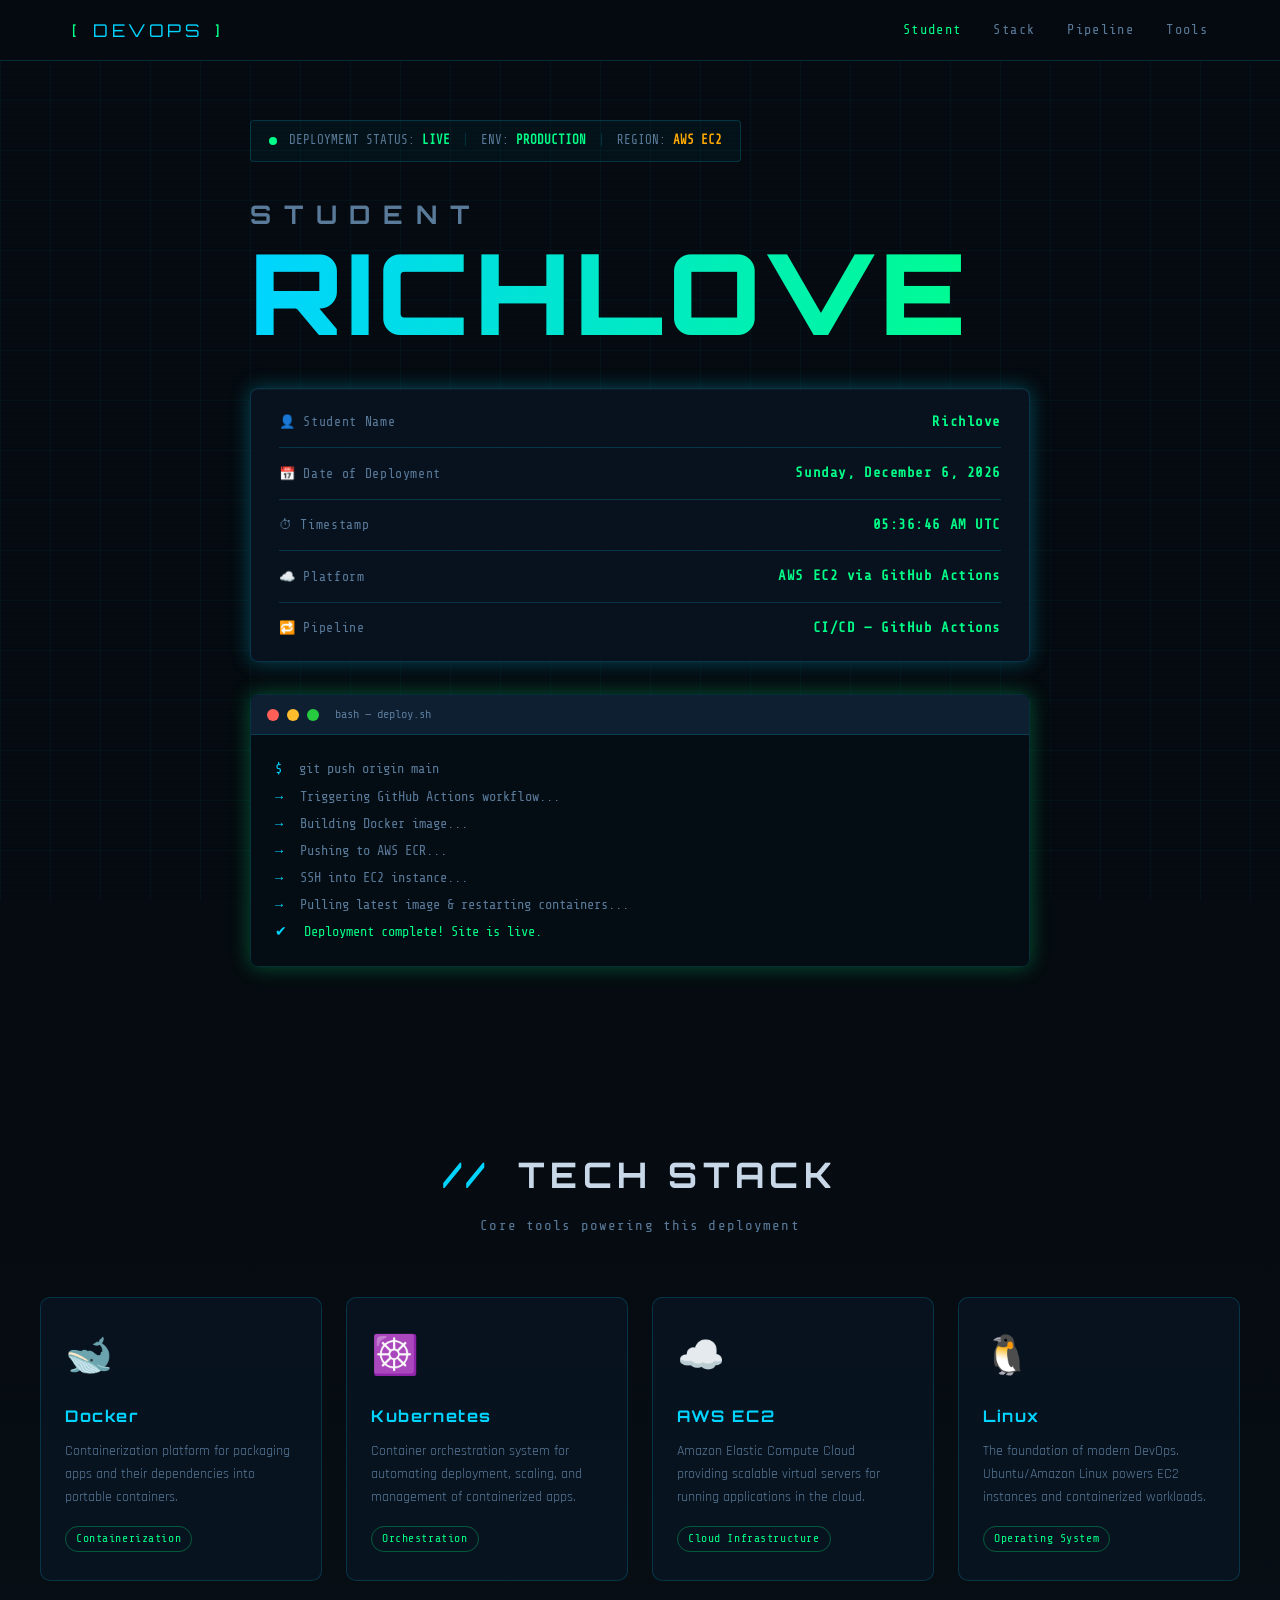
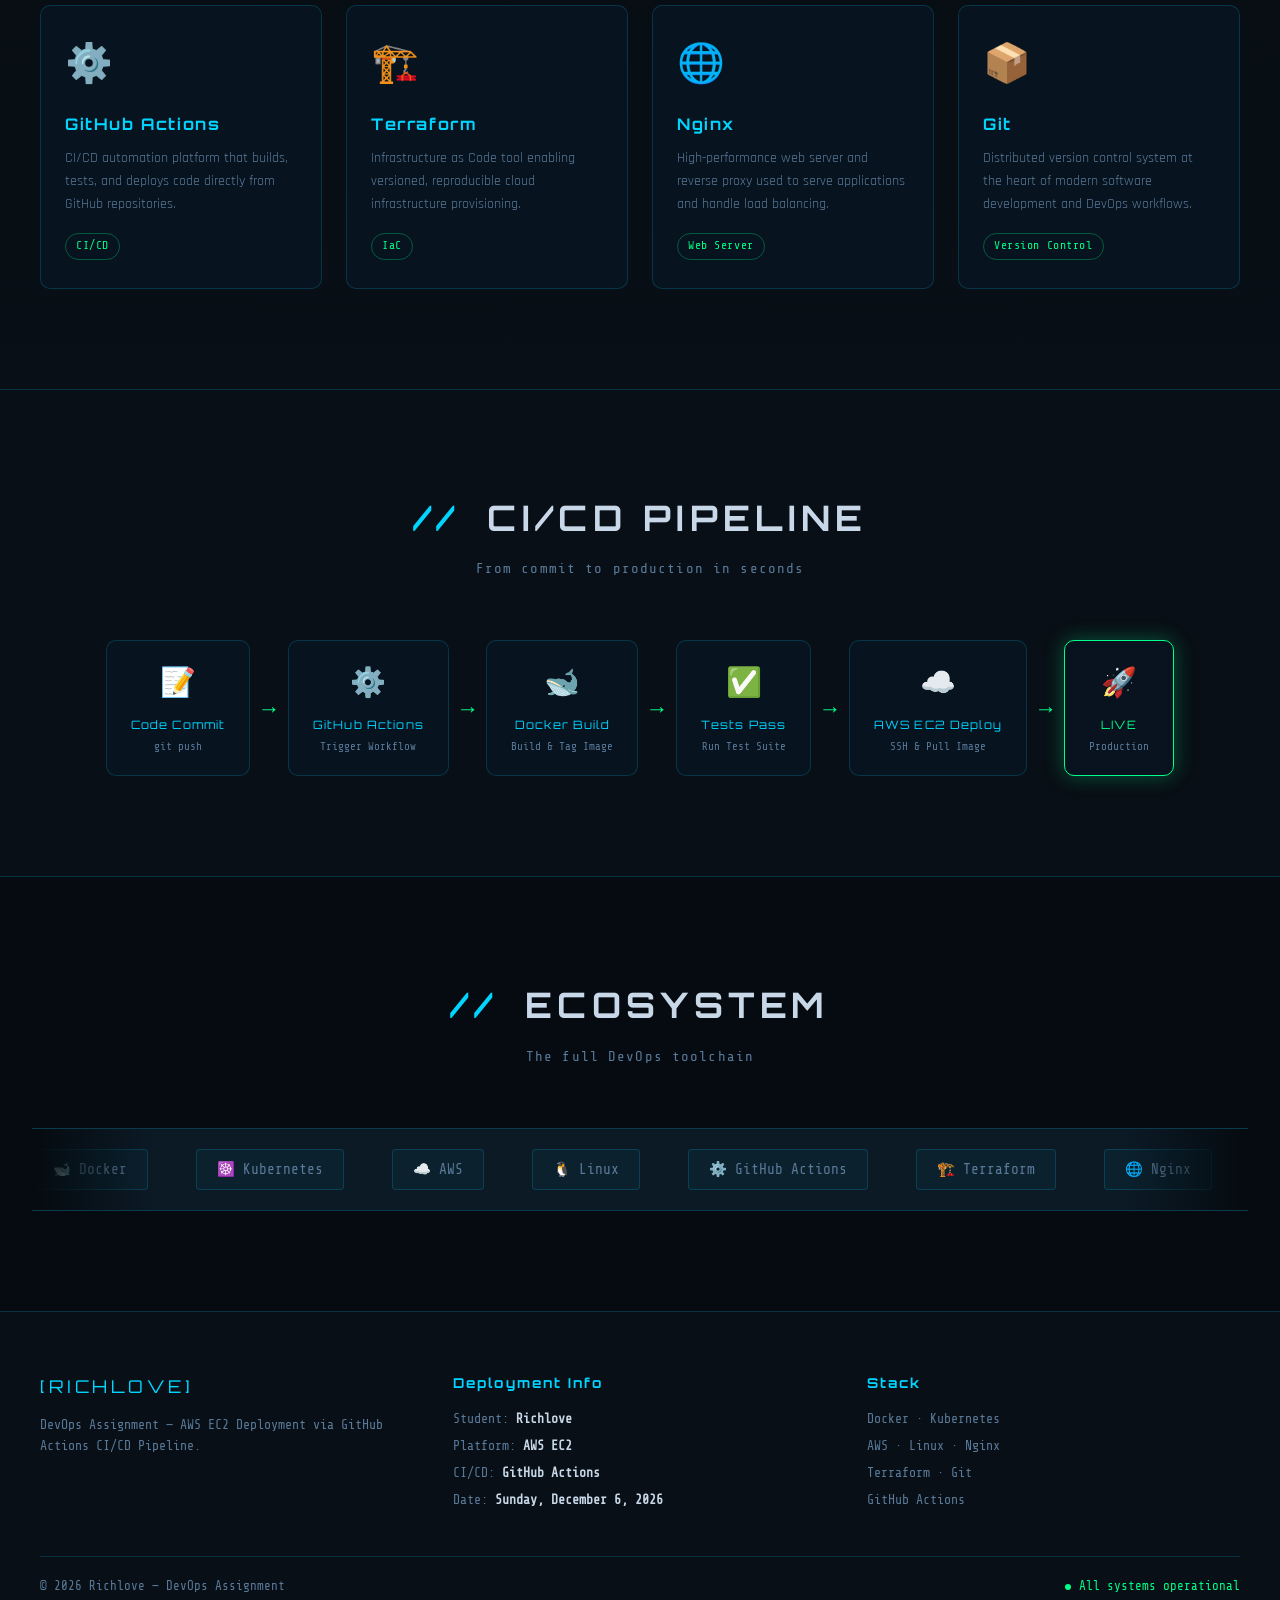
==== index.html @ 47800d48 "Richy EC2 Deploy" ====
<!DOCTYPE html>
<html lang="en">
<head>
  <meta charset="UTF-8" />
  <meta name="viewport" content="width=device-width, initial-scale=1.0"/>
  <title>Richlove | DevOps Deployment</title>
  <link rel="stylesheet" href="style.css" />
  <link href="https://fonts.googleapis.com/css2?family=Share+Tech+Mono&family=Rajdhani:wght@400;600;700&family=Orbitron:wght@700;900&display=swap" rel="stylesheet"/>
</head>
<body>

  <!-- Animated grid background -->
  <div class="grid-bg"></div>
  <div class="scanline"></div>

  <!-- Particles -->
  <div class="particles" id="particles"></div>

  <!-- Header -->
  <header class="header">
    <div class="header-inner">
      <div class="logo-mark">
        <span class="logo-bracket">[</span>
        <span class="logo-text">DEVOPS</span>
        <span class="logo-bracket">]</span>
      </div>
      <nav class="nav">
        <a href="#student">Student</a>
        <a href="#stack">Stack</a>
        <a href="#pipeline">Pipeline</a>
        <a href="#tools">Tools</a>
      </nav>
    </div>
  </header>

  <!-- Hero Section -->
  <section class="hero" id="student">
    <div class="hero-content">
      <div class="status-bar">
        <span class="status-dot"></span>
        <span>DEPLOYMENT STATUS: <strong class="green">LIVE</strong></span>
        <span class="sep">|</span>
        <span>ENV: <strong class="green">PRODUCTION</strong></span>
        <span class="sep">|</span>
        <span>REGION: <strong class="amber">AWS EC2</strong></span>
      </div>

      <h1 class="hero-title">
        <span class="line1">STUDENT</span>
        <span class="line2">RICHLOVE</span>
      </h1>

      <div class="deploy-card">
        <div class="deploy-card-inner">
          <div class="deploy-row">
            <span class="label">👤 Student Name</span>
            <span class="value">Richlove</span>
          </div>
          <div class="divider"></div>
          <div class="deploy-row">
            <span class="label">📅 Date of Deployment</span>
            <span class="value" id="deploy-date">Loading...</span>
          </div>
          <div class="divider"></div>
          <div class="deploy-row">
            <span class="label">⏱ Timestamp</span>
            <span class="value" id="deploy-time">Loading...</span>
          </div>
          <div class="divider"></div>
          <div class="deploy-row">
            <span class="label">☁️ Platform</span>
            <span class="value">AWS EC2 via GitHub Actions</span>
          </div>
          <div class="divider"></div>
          <div class="deploy-row">
            <span class="label">🔁 Pipeline</span>
            <span class="value">CI/CD — GitHub Actions</span>
          </div>
        </div>
      </div>

      <div class="terminal-block">
        <div class="terminal-bar">
          <span class="t-dot red"></span><span class="t-dot yellow"></span><span class="t-dot green"></span>
          <span class="t-title">bash — deploy.sh</span>
        </div>
        <div class="terminal-body" id="terminal-output">
          <div class="t-line"><span class="prompt">$</span> git push origin main</div>
          <div class="t-line typed"><span class="prompt">→</span> Triggering GitHub Actions workflow...</div>
          <div class="t-line typed delay1"><span class="prompt">→</span> Building Docker image...</div>
          <div class="t-line typed delay2"><span class="prompt">→</span> Pushing to AWS ECR...</div>
          <div class="t-line typed delay3"><span class="prompt">→</span> SSH into EC2 instance...</div>
          <div class="t-line typed delay4"><span class="prompt">→</span> Pulling latest image & restarting containers...</div>
          <div class="t-line typed delay5 success"><span class="prompt">✔</span> Deployment complete! Site is live.</div>
        </div>
      </div>
    </div>
  </section>

  <!-- Tech Stack -->
  <section class="stack-section" id="stack">
    <div class="section-header">
      <h2><span class="bracket">//</span> TECH STACK</h2>
      <p>Core tools powering this deployment</p>
    </div>
    <div class="tools-grid">

      <div class="tool-card">
        <div class="tool-icon">
          <img src="images/docker.svg" alt="Docker" onerror="this.style.display='none';this.nextElementSibling.style.display='flex'"/>
          <div class="icon-fallback" style="display:none">🐋</div>
        </div>
        <h3>Docker</h3>
        <p>Containerization platform for packaging apps and their dependencies into portable containers.</p>
        <div class="tag">Containerization</div>
      </div>

      <div class="tool-card">
        <div class="tool-icon">
          <img src="images/kubernetes.svg" alt="Kubernetes" onerror="this.style.display='none';this.nextElementSibling.style.display='flex'"/>
          <div class="icon-fallback" style="display:none">☸️</div>
        </div>
        <h3>Kubernetes</h3>
        <p>Container orchestration system for automating deployment, scaling, and management of containerized apps.</p>
        <div class="tag">Orchestration</div>
      </div>

      <div class="tool-card">
        <div class="tool-icon">
          <img src="images/aws.svg" alt="AWS" onerror="this.style.display='none';this.nextElementSibling.style.display='flex'"/>
          <div class="icon-fallback" style="display:none">☁️</div>
        </div>
        <h3>AWS EC2</h3>
        <p>Amazon Elastic Compute Cloud providing scalable virtual servers for running applications in the cloud.</p>
        <div class="tag">Cloud Infrastructure</div>
      </div>

      <div class="tool-card">
        <div class="tool-icon">
          <img src="images/linux.svg" alt="Linux" onerror="this.style.display='none';this.nextElementSibling.style.display='flex'"/>
          <div class="icon-fallback" style="display:none">🐧</div>
        </div>
        <h3>Linux</h3>
        <p>The foundation of modern DevOps. Ubuntu/Amazon Linux powers EC2 instances and containerized workloads.</p>
        <div class="tag">Operating System</div>
      </div>

      <div class="tool-card">
        <div class="tool-icon">
          <img src="images/github-actions.svg" alt="GitHub Actions" onerror="this.style.display='none';this.nextElementSibling.style.display='flex'"/>
          <div class="icon-fallback" style="display:none">⚙️</div>
        </div>
        <h3>GitHub Actions</h3>
        <p>CI/CD automation platform that builds, tests, and deploys code directly from GitHub repositories.</p>
        <div class="tag">CI/CD</div>
      </div>

      <div class="tool-card">
        <div class="tool-icon">
          <img src="images/terraform.svg" alt="Terraform" onerror="this.style.display='none';this.nextElementSibling.style.display='flex'"/>
          <div class="icon-fallback" style="display:none">🏗️</div>
        </div>
        <h3>Terraform</h3>
        <p>Infrastructure as Code tool enabling versioned, reproducible cloud infrastructure provisioning.</p>
        <div class="tag">IaC</div>
      </div>

      <div class="tool-card">
        <div class="tool-icon">
          <img src="images/nginx.svg" alt="Nginx" onerror="this.style.display='none';this.nextElementSibling.style.display='flex'"/>
          <div class="icon-fallback" style="display:none">🌐</div>
        </div>
        <h3>Nginx</h3>
        <p>High-performance web server and reverse proxy used to serve applications and handle load balancing.</p>
        <div class="tag">Web Server</div>
      </div>

      <div class="tool-card">
        <div class="tool-icon">
          <img src="images/git.svg" alt="Git" onerror="this.style.display='none';this.nextElementSibling.style.display='flex'"/>
          <div class="icon-fallback" style="display:none">📦</div>
        </div>
        <h3>Git</h3>
        <p>Distributed version control system at the heart of modern software development and DevOps workflows.</p>
        <div class="tag">Version Control</div>
      </div>

    </div>
  </section>

  <!-- Pipeline Section -->
  <section class="pipeline-section" id="pipeline">
    <div class="section-header">
      <h2><span class="bracket">//</span> CI/CD PIPELINE</h2>
      <p>From commit to production in seconds</p>
    </div>
    <div class="pipeline">
      <div class="pipe-step">
        <div class="pipe-icon">📝</div>
        <div class="pipe-label">Code Commit</div>
        <div class="pipe-sub">git push</div>
      </div>
      <div class="pipe-arrow">→</div>
      <div class="pipe-step">
        <div class="pipe-icon">⚙️</div>
        <div class="pipe-label">GitHub Actions</div>
        <div class="pipe-sub">Trigger Workflow</div>
      </div>
      <div class="pipe-arrow">→</div>
      <div class="pipe-step">
        <div class="pipe-icon">🐋</div>
        <div class="pipe-label">Docker Build</div>
        <div class="pipe-sub">Build & Tag Image</div>
      </div>
      <div class="pipe-arrow">→</div>
      <div class="pipe-step">
        <div class="pipe-icon">✅</div>
        <div class="pipe-label">Tests Pass</div>
        <div class="pipe-sub">Run Test Suite</div>
      </div>
      <div class="pipe-arrow">→</div>
      <div class="pipe-step">
        <div class="pipe-icon">☁️</div>
        <div class="pipe-label">AWS EC2 Deploy</div>
        <div class="pipe-sub">SSH & Pull Image</div>
      </div>
      <div class="pipe-arrow">→</div>
      <div class="pipe-step active">
        <div class="pipe-icon">🚀</div>
        <div class="pipe-label">LIVE</div>
        <div class="pipe-sub">Production</div>
      </div>
    </div>
  </section>

  <!-- Tools Logos Section -->
  <section class="logos-section" id="tools">
    <div class="section-header">
      <h2><span class="bracket">//</span> ECOSYSTEM</h2>
      <p>The full DevOps toolchain</p>
    </div>
    <div class="logos-ticker">
      <div class="logos-track">
        <div class="logo-item">🐋 Docker</div>
        <div class="logo-item">☸️ Kubernetes</div>
        <div class="logo-item">☁️ AWS</div>
        <div class="logo-item">🐧 Linux</div>
        <div class="logo-item">⚙️ GitHub Actions</div>
        <div class="logo-item">🏗️ Terraform</div>
        <div class="logo-item">🌐 Nginx</div>
        <div class="logo-item">📦 Git</div>
        <div class="logo-item">🔍 Prometheus</div>
        <div class="logo-item">📊 Grafana</div>
        <div class="logo-item">🔐 Vault</div>
        <div class="logo-item">🐙 Helm</div>
        <!-- Repeat for seamless scroll -->
        <div class="logo-item">🐋 Docker</div>
        <div class="logo-item">☸️ Kubernetes</div>
        <div class="logo-item">☁️ AWS</div>
        <div class="logo-item">🐧 Linux</div>
        <div class="logo-item">⚙️ GitHub Actions</div>
        <div class="logo-item">🏗️ Terraform</div>
        <div class="logo-item">🌐 Nginx</div>
        <div class="logo-item">📦 Git</div>
        <div class="logo-item">🔍 Prometheus</div>
        <div class="logo-item">📊 Grafana</div>
        <div class="logo-item">🔐 Vault</div>
        <div class="logo-item">🐙 Helm</div>
      </div>
    </div>
  </section>

  <!-- Footer -->
  <footer class="footer">
    <div class="footer-inner">
      <div class="footer-col">
        <div class="footer-logo">[RICHLOVE]</div>
        <p>DevOps Assignment — AWS EC2 Deployment via GitHub Actions CI/CD Pipeline.</p>
      </div>
      <div class="footer-col">
        <h4>Deployment Info</h4>
        <p>Student: <strong>Richlove</strong></p>
        <p>Platform: <strong>AWS EC2</strong></p>
        <p>CI/CD: <strong>GitHub Actions</strong></p>
        <p>Date: <strong id="footer-date"></strong></p>
      </div>
      <div class="footer-col">
        <h4>Stack</h4>
        <p>Docker · Kubernetes</p>
        <p>AWS · Linux · Nginx</p>
        <p>Terraform · Git</p>
        <p>GitHub Actions</p>
      </div>
    </div>
    <div class="footer-bottom">
      <span>© <span id="year"></span> Richlove — DevOps Assignment</span>
      <span class="footer-status"><span class="status-dot small"></span> All systems operational</span>
    </div>
  </footer>

  <script src="app.js"></script>
</body>
</html>
---- style.css ----
/* ==============================
   RICHLOVE — DevOps Deployment Site
   Theme: Terminal / Cyber / Dark
   ============================== */

:root {
  --bg: #050b10;
  --bg2: #080f16;
  --bg3: #0c1a26;
  --green: #00ff88;
  --green-dim: #00cc6a;
  --amber: #ffaa00;
  --cyan: #00d4ff;
  --red: #ff4466;
  --text: #c8d8e8;
  --text-dim: #5a7a9a;
  --border: rgba(0, 212, 255, 0.18);
  --card-bg: rgba(8, 20, 32, 0.92);
  --glow-green: 0 0 20px rgba(0,255,136,0.3);
  --glow-cyan: 0 0 20px rgba(0,212,255,0.3);
  --font-mono: 'Share Tech Mono', monospace;
  --font-head: 'Orbitron', sans-serif;
  --font-body: 'Rajdhani', sans-serif;
}

*, *::before, *::after { box-sizing: border-box; margin: 0; padding: 0; }

html { scroll-behavior: smooth; }

body {
  background-color: var(--bg);
  color: var(--text);
  font-family: var(--font-body);
  font-size: 16px;
  line-height: 1.6;
  overflow-x: hidden;
}

/* ---- Grid BG ---- */
.grid-bg {
  position: fixed;
  inset: 0;
  z-index: 0;
  background-image:
    linear-gradient(rgba(0,212,255,0.04) 1px, transparent 1px),
    linear-gradient(90deg, rgba(0,212,255,0.04) 1px, transparent 1px);
  background-size: 50px 50px;
  pointer-events: none;
}

.scanline {
  position: fixed;
  inset: 0;
  z-index: 1;
  background: repeating-linear-gradient(
    0deg,
    transparent,
    transparent 2px,
    rgba(0,0,0,0.03) 2px,
    rgba(0,0,0,0.03) 4px
  );
  pointer-events: none;
}

/* ---- Particles ---- */
.particles {
  position: fixed;
  inset: 0;
  z-index: 0;
  pointer-events: none;
  overflow: hidden;
}

.particle {
  position: absolute;
  width: 2px;
  height: 2px;
  border-radius: 50%;
  background: var(--cyan);
  animation: float-up linear infinite;
  opacity: 0;
}

@keyframes float-up {
  0% { transform: translateY(100vh) scale(0); opacity: 0; }
  10% { opacity: 0.6; }
  90% { opacity: 0.4; }
  100% { transform: translateY(-10vh) scale(1); opacity: 0; }
}

/* ---- Header ---- */
.header {
  position: fixed;
  top: 0; left: 0; right: 0;
  z-index: 100;
  background: rgba(5, 11, 16, 0.9);
  backdrop-filter: blur(12px);
  border-bottom: 1px solid var(--border);
}

.header-inner {
  max-width: 1200px;
  margin: 0 auto;
  padding: 16px 32px;
  display: flex;
  align-items: center;
  justify-content: space-between;
}

.logo-mark {
  font-family: var(--font-head);
  font-size: 1.1rem;
  letter-spacing: 0.2em;
  color: var(--cyan);
}

.logo-bracket { color: var(--green); }
.logo-text { color: var(--cyan); margin: 0 4px; }

.nav { display: flex; gap: 32px; }
.nav a {
  font-family: var(--font-mono);
  font-size: 0.85rem;
  color: var(--text-dim);
  text-decoration: none;
  letter-spacing: 0.1em;
  transition: color 0.2s;
  position: relative;
}
.nav a::after {
  content: '';
  position: absolute;
  bottom: -4px; left: 0;
  width: 0; height: 1px;
  background: var(--green);
  transition: width 0.3s;
}
.nav a:hover { color: var(--green); }
.nav a:hover::after { width: 100%; }

/* ---- Hero ---- */
.hero {
  min-height: 100vh;
  padding: 120px 32px 80px;
  display: flex;
  align-items: center;
  justify-content: center;
  position: relative;
  z-index: 2;
}

.hero-content { max-width: 780px; width: 100%; }

.status-bar {
  display: flex;
  align-items: center;
  gap: 12px;
  font-family: var(--font-mono);
  font-size: 0.78rem;
  color: var(--text-dim);
  margin-bottom: 40px;
  padding: 10px 18px;
  border: 1px solid var(--border);
  border-radius: 4px;
  background: rgba(0,212,255,0.04);
  width: fit-content;
}

.status-dot {
  width: 8px; height: 8px;
  border-radius: 50%;
  background: var(--green);
  animation: pulse 1.5s infinite;
  display: inline-block;
}

.status-dot.small { width: 6px; height: 6px; }

@keyframes pulse {
  0%, 100% { box-shadow: 0 0 0 0 rgba(0,255,136,0.6); }
  50% { box-shadow: 0 0 0 6px rgba(0,255,136,0); }
}

.green { color: var(--green); }
.amber { color: var(--amber); }
.sep { color: var(--border); }

.hero-title {
  font-family: var(--font-head);
  line-height: 1;
  margin-bottom: 40px;
}

.line1 {
  display: block;
  font-size: clamp(1.2rem, 3vw, 1.6rem);
  color: var(--text-dim);
  letter-spacing: 0.5em;
  margin-bottom: 8px;
}

.line2 {
  display: block;
  font-size: clamp(3.5rem, 10vw, 7rem);
  font-weight: 900;
  background: linear-gradient(90deg, var(--cyan), var(--green));
  -webkit-background-clip: text;
  -webkit-text-fill-color: transparent;
  background-clip: text;
  text-shadow: none;
  letter-spacing: 0.05em;
  animation: glow-text 3s ease-in-out infinite alternate;
}

@keyframes glow-text {
  from { filter: drop-shadow(0 0 20px rgba(0,212,255,0.4)); }
  to { filter: drop-shadow(0 0 40px rgba(0,255,136,0.5)); }
}

/* ---- Deploy Card ---- */
.deploy-card {
  border: 1px solid var(--border);
  border-radius: 8px;
  background: var(--card-bg);
  overflow: hidden;
  margin-bottom: 32px;
  box-shadow: var(--glow-cyan), inset 0 1px 0 rgba(255,255,255,0.04);
}

.deploy-card-inner { padding: 8px 0; }

.deploy-row {
  display: flex;
  align-items: center;
  justify-content: space-between;
  padding: 14px 28px;
  transition: background 0.2s;
}

.deploy-row:hover { background: rgba(0,212,255,0.04); }

.label {
  font-family: var(--font-mono);
  font-size: 0.82rem;
  color: var(--text-dim);
  letter-spacing: 0.05em;
}

.value {
  font-family: var(--font-mono);
  font-size: 0.88rem;
  color: var(--green);
  font-weight: 600;
  letter-spacing: 0.04em;
}

.divider {
  height: 1px;
  background: var(--border);
  margin: 0 28px;
}

/* ---- Terminal ---- */
.terminal-block {
  border: 1px solid var(--border);
  border-radius: 8px;
  overflow: hidden;
  box-shadow: var(--glow-green);
}

.terminal-bar {
  background: #0d1f30;
  padding: 10px 16px;
  display: flex;
  align-items: center;
  gap: 8px;
  border-bottom: 1px solid var(--border);
}

.t-dot {
  width: 12px; height: 12px;
  border-radius: 50%;
  display: inline-block;
}

.t-dot.red { background: #ff5f56; }
.t-dot.yellow { background: #ffbd2e; }
.t-dot.green { background: #27c93f; }

.t-title {
  font-family: var(--font-mono);
  font-size: 0.75rem;
  color: var(--text-dim);
  margin-left: 8px;
}

.terminal-body {
  background: #040d14;
  padding: 20px 24px;
  font-family: var(--font-mono);
  font-size: 0.85rem;
  line-height: 2;
}

.t-line { color: var(--text-dim); opacity: 0; animation: appear 0.1s forwards; }
.t-line .prompt { color: var(--cyan); margin-right: 10px; }
.t-line.success { color: var(--green); }

.t-line:nth-child(1) { animation-delay: 0.3s; }
.typed { animation: appear 0.3s forwards; }
.typed.delay1 { animation-delay: 1s; }
.typed.delay2 { animation-delay: 1.8s; }
.typed.delay3 { animation-delay: 2.6s; }
.typed.delay4 { animation-delay: 3.4s; }
.typed.delay5 { animation-delay: 4.2s; }

@keyframes appear {
  from { opacity: 0; transform: translateX(-8px); }
  to { opacity: 1; transform: translateX(0); }
}

/* ---- Sections ---- */
section {
  position: relative;
  z-index: 2;
  padding: 100px 32px;
}

.section-header {
  text-align: center;
  margin-bottom: 60px;
}

.section-header h2 {
  font-family: var(--font-head);
  font-size: clamp(1.5rem, 4vw, 2.2rem);
  letter-spacing: 0.15em;
  color: var(--text);
  margin-bottom: 12px;
}

.bracket { color: var(--cyan); margin-right: 12px; }

.section-header p {
  font-family: var(--font-mono);
  color: var(--text-dim);
  font-size: 0.88rem;
  letter-spacing: 0.08em;
}

/* ---- Tools Grid ---- */
.stack-section { background: linear-gradient(180deg, var(--bg) 0%, var(--bg2) 100%); }

.tools-grid {
  display: grid;
  grid-template-columns: repeat(auto-fit, minmax(260px, 1fr));
  gap: 24px;
  max-width: 1200px;
  margin: 0 auto;
}

.tool-card {
  background: var(--card-bg);
  border: 1px solid var(--border);
  border-radius: 10px;
  padding: 28px 24px;
  transition: transform 0.3s, border-color 0.3s, box-shadow 0.3s;
  cursor: default;
}

.tool-card:hover {
  transform: translateY(-6px);
  border-color: var(--cyan);
  box-shadow: var(--glow-cyan);
}

.tool-icon {
  font-size: 2.6rem;
  margin-bottom: 16px;
  display: flex;
  align-items: center;
}

.tool-icon img {
  width: 52px;
  height: 52px;
  object-fit: contain;
  filter: brightness(0) invert(1);
  opacity: 0.85;
}

.icon-fallback {
  font-size: 2.4rem;
}

.tool-card h3 {
  font-family: var(--font-head);
  font-size: 1rem;
  color: var(--cyan);
  letter-spacing: 0.1em;
  margin-bottom: 10px;
}

.tool-card p {
  font-size: 0.9rem;
  color: var(--text-dim);
  line-height: 1.6;
  margin-bottom: 16px;
}

.tag {
  display: inline-block;
  font-family: var(--font-mono);
  font-size: 0.72rem;
  color: var(--green);
  border: 1px solid rgba(0,255,136,0.3);
  padding: 3px 10px;
  border-radius: 20px;
  letter-spacing: 0.05em;
}

/* ---- Pipeline ---- */
.pipeline-section {
  background: var(--bg2);
  border-top: 1px solid var(--border);
  border-bottom: 1px solid var(--border);
}

.pipeline {
  display: flex;
  align-items: center;
  justify-content: center;
  flex-wrap: wrap;
  gap: 12px;
  max-width: 1100px;
  margin: 0 auto;
}

.pipe-step {
  text-align: center;
  padding: 20px 24px;
  background: var(--card-bg);
  border: 1px solid var(--border);
  border-radius: 10px;
  min-width: 110px;
  transition: border-color 0.3s, box-shadow 0.3s;
}

.pipe-step:hover, .pipe-step.active {
  border-color: var(--green);
  box-shadow: var(--glow-green);
}

.pipe-icon { font-size: 1.8rem; margin-bottom: 8px; }

.pipe-label {
  font-family: var(--font-head);
  font-size: 0.72rem;
  color: var(--cyan);
  letter-spacing: 0.1em;
  margin-bottom: 4px;
}

.pipe-sub {
  font-family: var(--font-mono);
  font-size: 0.68rem;
  color: var(--text-dim);
}

.pipe-arrow {
  font-size: 1.4rem;
  color: var(--green);
  font-family: var(--font-mono);
}

.pipe-step.active .pipe-label { color: var(--green); }

/* ---- Logos Ticker ---- */
.logos-section { overflow: hidden; }

.logos-ticker {
  overflow: hidden;
  padding: 20px 0;
  border-top: 1px solid var(--border);
  border-bottom: 1px solid var(--border);
  background: var(--bg3);
  position: relative;
}

.logos-ticker::before, .logos-ticker::after {
  content: '';
  position: absolute;
  top: 0; bottom: 0;
  width: 120px;
  z-index: 2;
}

.logos-ticker::before {
  left: 0;
  background: linear-gradient(90deg, var(--bg), transparent);
}

.logos-ticker::after {
  right: 0;
  background: linear-gradient(-90deg, var(--bg), transparent);
}

.logos-track {
  display: flex;
  gap: 48px;
  animation: ticker 30s linear infinite;
  width: max-content;
}

@keyframes ticker {
  0% { transform: translateX(0); }
  100% { transform: translateX(-50%); }
}

.logo-item {
  font-family: var(--font-mono);
  font-size: 0.9rem;
  color: var(--text-dim);
  white-space: nowrap;
  padding: 8px 20px;
  border: 1px solid var(--border);
  border-radius: 4px;
  background: rgba(0,212,255,0.04);
  transition: color 0.2s, border-color 0.2s;
}

.logo-item:hover {
  color: var(--cyan);
  border-color: var(--cyan);
}

/* ---- Footer ---- */
.footer {
  position: relative;
  z-index: 2;
  background: var(--bg2);
  border-top: 1px solid var(--border);
  padding: 60px 32px 0;
}

.footer-inner {
  max-width: 1200px;
  margin: 0 auto;
  display: grid;
  grid-template-columns: repeat(auto-fit, minmax(200px, 1fr));
  gap: 40px;
  padding-bottom: 40px;
}

.footer-logo {
  font-family: var(--font-head);
  font-size: 1.1rem;
  color: var(--cyan);
  margin-bottom: 14px;
  letter-spacing: 0.2em;
}

.footer-col h4 {
  font-family: var(--font-head);
  font-size: 0.85rem;
  color: var(--cyan);
  letter-spacing: 0.15em;
  margin-bottom: 14px;
}

.footer-col p {
  font-family: var(--font-mono);
  font-size: 0.82rem;
  color: var(--text-dim);
  margin-bottom: 6px;
}

.footer-col p strong { color: var(--text); }

.footer-bottom {
  max-width: 1200px;
  margin: 0 auto;
  padding: 20px 0;
  border-top: 1px solid var(--border);
  display: flex;
  justify-content: space-between;
  align-items: center;
  font-family: var(--font-mono);
  font-size: 0.78rem;
  color: var(--text-dim);
  flex-wrap: wrap;
  gap: 12px;
}

.footer-status {
  display: flex;
  align-items: center;
  gap: 8px;
  color: var(--green);
}

/* ---- Responsive ---- */
@media (max-width: 768px) {
  .header-inner { padding: 14px 20px; }
  .nav { gap: 20px; }
  .hero { padding: 100px 20px 60px; }
  .pipeline { flex-direction: column; }
  .pipe-arrow { transform: rotate(90deg); }
  section { padding: 70px 20px; }
  .deploy-row { flex-direction: column; align-items: flex-start; gap: 4px; }
  .footer-bottom { flex-direction: column; text-align: center; }
}
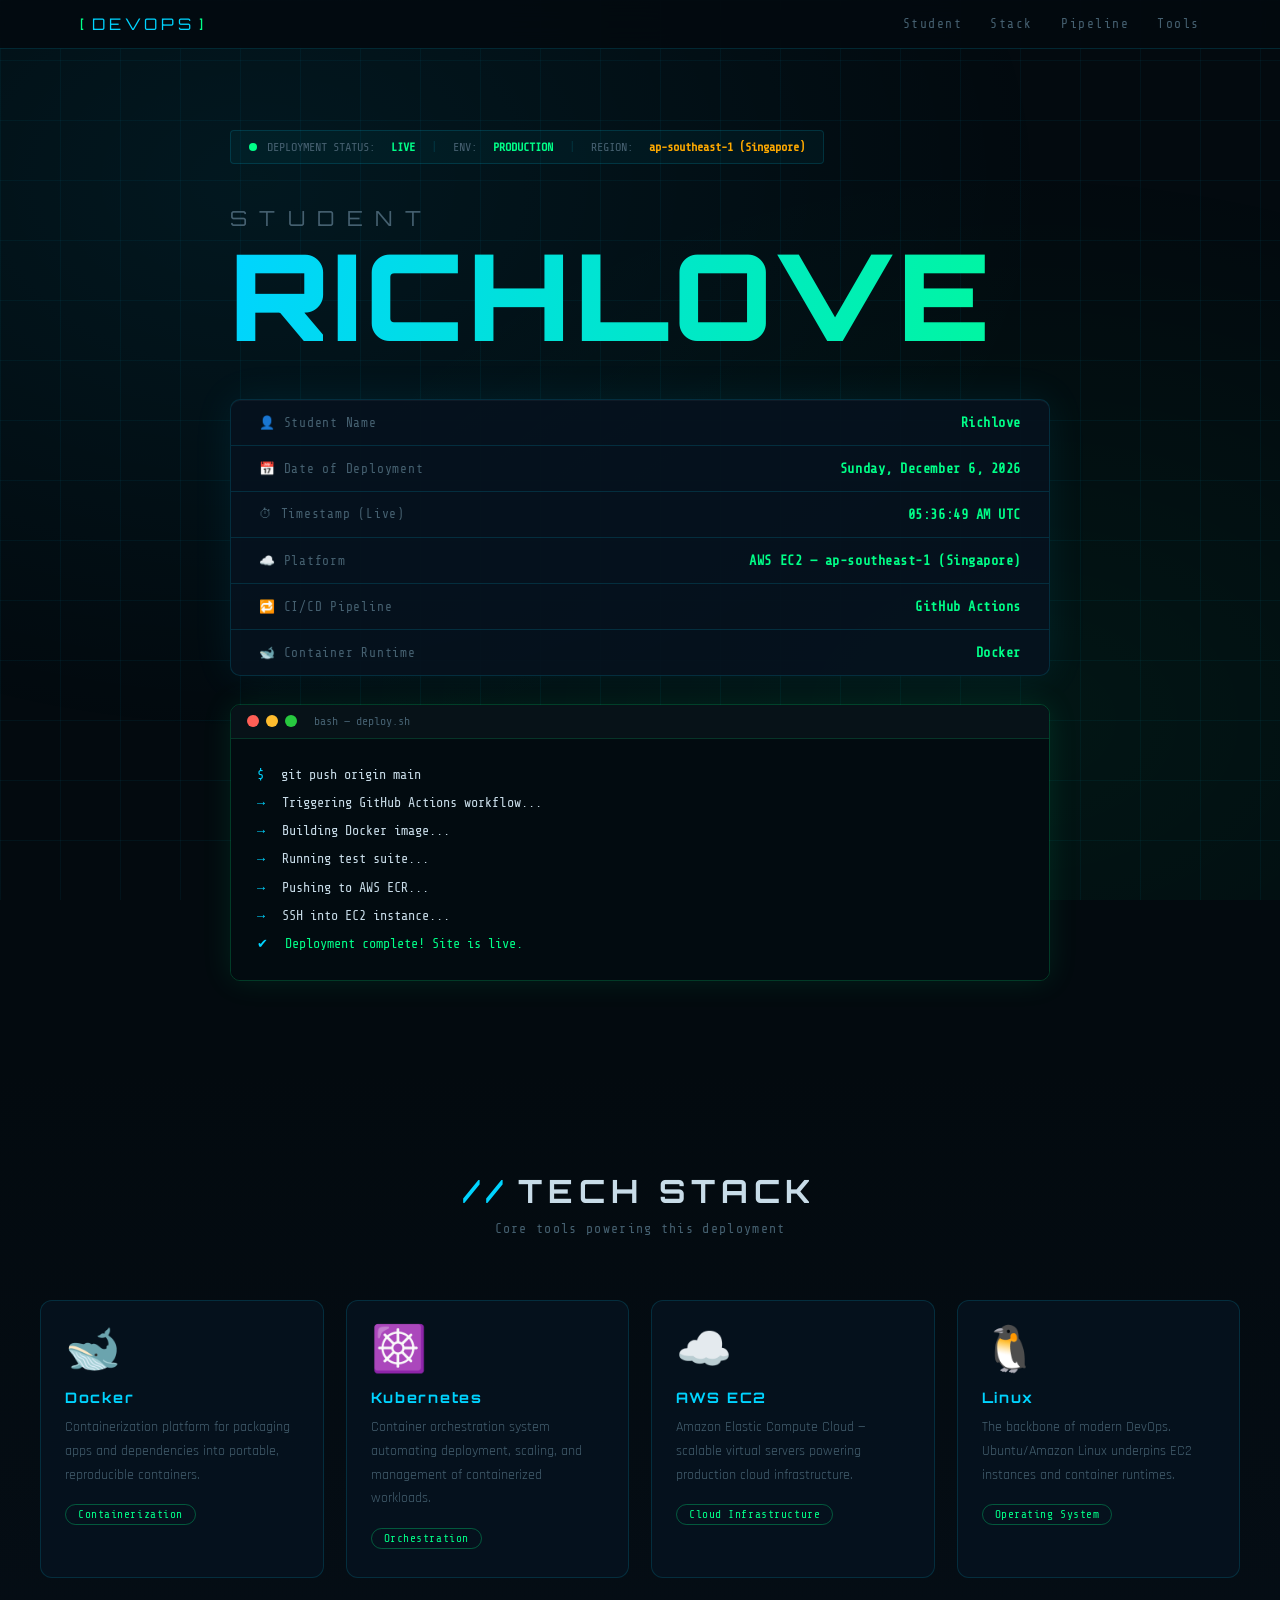
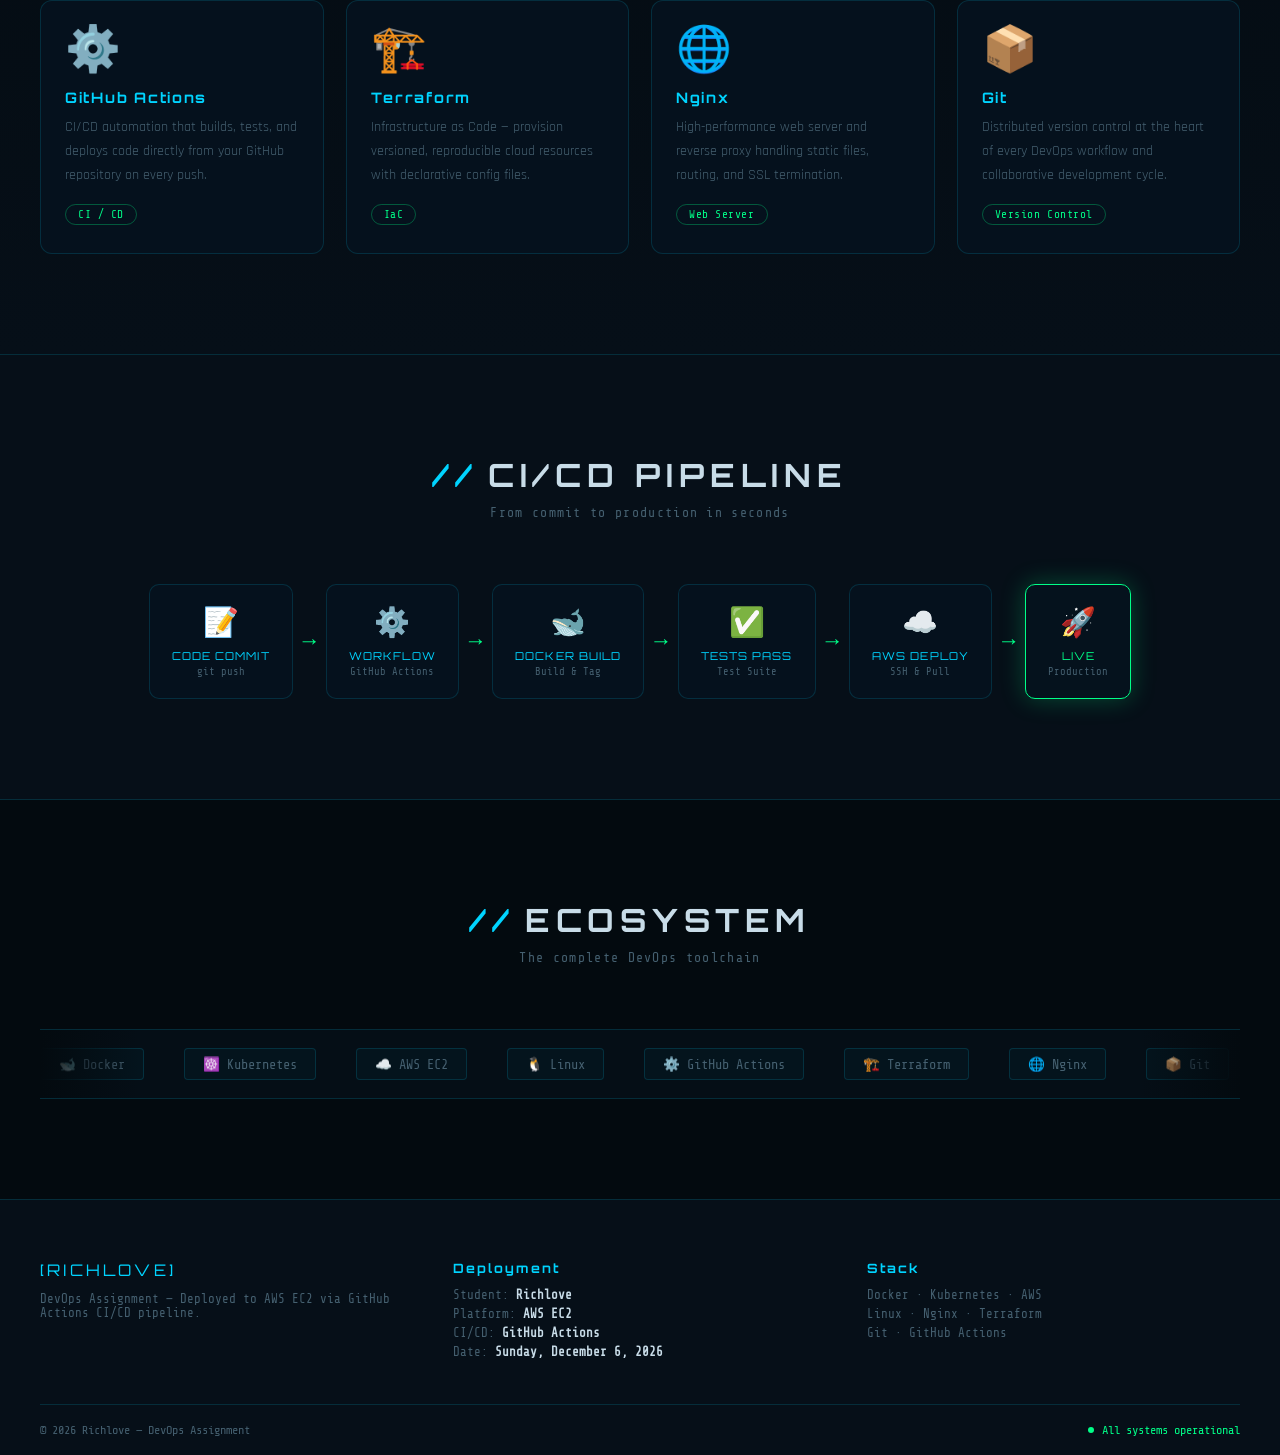
==== commit b9d56e44: "Richy EC2 Deploy" ====
--- a/index.html
+++ b/index.html
@@ -1,303 +1,347 @@
 <!DOCTYPE html>
 <html lang="en">
 <head>
-  <meta charset="UTF-8" />
-  <meta name="viewport" content="width=device-width, initial-scale=1.0"/>
-  <title>Richlove | DevOps Deployment</title>
-  <link rel="stylesheet" href="style.css" />
-  <link href="https://fonts.googleapis.com/css2?family=Share+Tech+Mono&family=Rajdhani:wght@400;600;700&family=Orbitron:wght@700;900&display=swap" rel="stylesheet"/>
+<meta charset="UTF-8"/>
+<meta name="viewport" content="width=device-width, initial-scale=1.0"/>
+<title>Richlove | DevOps Deployment</title>
+<link href="https://fonts.googleapis.com/css2?family=Share+Tech+Mono&family=Orbitron:wght@700;900&family=Rajdhani:wght@400;600;700&display=swap" rel="stylesheet"/>
+<style>
+:root{
+  --bg:#030a0f;--bg2:#060f18;
+  --green:#00ff88;--cyan:#00d4ff;--amber:#ffaa00;
+  --text:#c8dce8;--dim:#456070;
+  --border:rgba(0,212,255,0.15);--card:rgba(6,18,30,0.95);
+}
+*,*::before,*::after{box-sizing:border-box;margin:0;padding:0}
+html{scroll-behavior:smooth}
+body{
+  background:var(--bg);color:var(--text);
+  font-family:'Rajdhani',sans-serif;font-size:16px;overflow-x:hidden;cursor:crosshair;
+}
+body::before{
+  content:'';position:fixed;inset:0;z-index:0;
+  background-image:linear-gradient(rgba(0,212,255,0.05) 1px,transparent 1px),linear-gradient(90deg,rgba(0,212,255,0.05) 1px,transparent 1px);
+  background-size:60px 60px;pointer-events:none;
+}
+body::after{
+  content:'';position:fixed;inset:0;z-index:0;
+  background:radial-gradient(ellipse at 20% 20%,rgba(0,212,255,0.07) 0%,transparent 55%),radial-gradient(ellipse at 80% 80%,rgba(0,255,136,0.05) 0%,transparent 55%);
+  pointer-events:none;
+}
+#particles{position:fixed;inset:0;z-index:1;pointer-events:none;overflow:hidden}
+.p{position:absolute;border-radius:50%;animation:floatup linear infinite;opacity:0}
+@keyframes floatup{0%{transform:translateY(100vh);opacity:0}10%{opacity:.7}90%{opacity:.3}100%{transform:translateY(-5vh);opacity:0}}
+
+/* HEADER */
+header{position:fixed;top:0;left:0;right:0;z-index:100;background:rgba(3,10,15,0.88);backdrop-filter:blur(16px);border-bottom:1px solid var(--border)}
+.hdr{max-width:1200px;margin:0 auto;padding:14px 40px;display:flex;align-items:center;justify-content:space-between}
+.logo{font-family:'Orbitron',sans-serif;font-size:1rem;letter-spacing:.25em}
+.logo .br{color:var(--green)}.logo .tx{color:var(--cyan);margin:0 4px}
+nav{display:flex;gap:28px}
+nav a{font-family:'Share Tech Mono',monospace;font-size:.8rem;color:var(--dim);text-decoration:none;letter-spacing:.12em;transition:color .25s;position:relative}
+nav a::after{content:'';position:absolute;bottom:-4px;left:0;width:0;height:1px;background:var(--green);transition:width .3s}
+nav a:hover{color:var(--green)}nav a:hover::after{width:100%}
+
+/* HERO */
+.hero{min-height:100vh;padding:130px 40px 90px;display:flex;align-items:center;justify-content:center;position:relative;z-index:2}
+.hero-inner{max-width:820px;width:100%}
+.statusbar{
+  display:inline-flex;align-items:center;gap:10px;
+  font-family:'Share Tech Mono',monospace;font-size:.75rem;color:var(--dim);
+  padding:9px 18px;border:1px solid var(--border);border-radius:4px;
+  background:rgba(0,212,255,0.04);margin-bottom:44px;flex-wrap:wrap;
+}
+.dot{width:8px;height:8px;border-radius:50%;background:var(--green);display:inline-block;animation:pulse 1.6s infinite}
+@keyframes pulse{0%,100%{box-shadow:0 0 0 0 rgba(0,255,136,.6)}50%{box-shadow:0 0 0 7px rgba(0,255,136,0)}}
+.gn{color:var(--green);font-weight:700}.am{color:var(--amber);font-weight:700}.sp{color:var(--border)}
+
+.hero-title{font-family:'Orbitron',sans-serif;line-height:1;margin-bottom:44px}
+.t1{display:block;font-size:clamp(.9rem,2.5vw,1.3rem);color:var(--dim);letter-spacing:.6em;margin-bottom:6px}
+.t2{
+  display:block;font-size:clamp(3.8rem,11vw,7.5rem);font-weight:900;letter-spacing:.04em;
+  background:linear-gradient(100deg,var(--cyan) 0%,var(--green) 60%,var(--cyan) 100%);background-size:200%;
+  -webkit-background-clip:text;-webkit-text-fill-color:transparent;background-clip:text;
+  animation:shimmer 4s linear infinite,glowpulse 3s ease-in-out infinite alternate;
+}
+@keyframes shimmer{0%{background-position:0%}100%{background-position:200%}}
+@keyframes glowpulse{from{filter:drop-shadow(0 0 15px rgba(0,212,255,.35))}to{filter:drop-shadow(0 0 40px rgba(0,255,136,.55))}}
+
+/* CARD */
+.card{border:1px solid var(--border);border-radius:10px;background:var(--card);margin-bottom:28px;overflow:hidden;box-shadow:0 0 40px rgba(0,212,255,.08),inset 0 1px 0 rgba(255,255,255,.04)}
+.card-row{display:flex;align-items:center;justify-content:space-between;padding:15px 28px;transition:background .2s}
+.card-row:hover{background:rgba(0,212,255,.05)}
+.card-row+.card-row{border-top:1px solid var(--border)}
+.lbl{font-family:'Share Tech Mono',monospace;font-size:.8rem;color:var(--dim);letter-spacing:.06em}
+.val{font-family:'Share Tech Mono',monospace;font-size:.85rem;color:var(--green);font-weight:700;letter-spacing:.04em;text-align:right}
+
+/* TERMINAL */
+.term{border:1px solid rgba(0,255,136,.2);border-radius:10px;overflow:hidden;box-shadow:0 0 30px rgba(0,255,136,.1)}
+.term-bar{background:#071218;padding:10px 16px;display:flex;align-items:center;gap:7px;border-bottom:1px solid rgba(0,255,136,.15)}
+.td{width:12px;height:12px;border-radius:50%;display:inline-block}
+.tr{background:#ff5f56}.ty{background:#ffbd2e}.tg{background:#27c93f}
+.tn{font-family:'Share Tech Mono',monospace;font-size:.72rem;color:var(--dim);margin-left:10px}
+.term-body{background:#020b10;padding:22px 26px;font-family:'Share Tech Mono',monospace;font-size:.84rem;line-height:2.1}
+.tl{opacity:0;animation:fadein .4s forwards}
+.tl .pr{color:var(--cyan);margin-right:10px}.tl.ok{color:var(--green)}
+.tl:nth-child(1){animation-delay:.4s}.tl:nth-child(2){animation-delay:1.1s}.tl:nth-child(3){animation-delay:1.9s}
+.tl:nth-child(4){animation-delay:2.7s}.tl:nth-child(5){animation-delay:3.5s}.tl:nth-child(6){animation-delay:4.3s}.tl:nth-child(7){animation-delay:5.1s}
+@keyframes fadein{from{opacity:0;transform:translateX(-10px)}to{opacity:1;transform:none}}
+
+/* SECTIONS */
+section{position:relative;z-index:2;padding:100px 40px}
+.sec-hdr{text-align:center;margin-bottom:64px}
+.sec-hdr h2{font-family:'Orbitron',sans-serif;font-size:clamp(1.4rem,3.5vw,2rem);letter-spacing:.18em;color:var(--text);margin-bottom:10px}
+.sec-hdr h2 .slash{color:var(--cyan);margin-right:10px}
+.sec-hdr p{font-family:'Share Tech Mono',monospace;color:var(--dim);font-size:.82rem;letter-spacing:.1em}
+
+/* GRID */
+.stack{background:linear-gradient(180deg,var(--bg) 0%,var(--bg2) 100%)}
+.grid{display:grid;grid-template-columns:repeat(auto-fit,minmax(255px,1fr));gap:22px;max-width:1200px;margin:0 auto}
+.tc{background:var(--card);border:1px solid var(--border);border-radius:12px;padding:28px 24px;transition:transform .35s,border-color .35s,box-shadow .35s;opacity:0;transform:translateY(28px)}
+.tc.vis{opacity:1;transform:none}
+.tc:hover{transform:translateY(-7px)!important;border-color:var(--cyan);box-shadow:0 0 30px rgba(0,212,255,.2)}
+.ti{font-size:2.8rem;margin-bottom:14px;display:block;line-height:1}
+.tc h3{font-family:'Orbitron',sans-serif;font-size:.9rem;color:var(--cyan);letter-spacing:.12em;margin-bottom:10px}
+.tc p{font-size:.9rem;color:var(--dim);line-height:1.65;margin-bottom:16px}
+.tag{display:inline-block;font-family:'Share Tech Mono',monospace;font-size:.7rem;color:var(--green);border:1px solid rgba(0,255,136,.3);padding:3px 12px;border-radius:20px;letter-spacing:.05em}
+
+/* PIPELINE */
+.pipe-sec{background:var(--bg2);border-top:1px solid var(--border);border-bottom:1px solid var(--border)}
+.pipeline{display:flex;align-items:center;justify-content:center;flex-wrap:wrap;gap:10px;max-width:1100px;margin:0 auto}
+.ps{text-align:center;padding:20px 22px;background:var(--card);border:1px solid var(--border);border-radius:10px;min-width:105px;transition:border-color .3s,box-shadow .3s}
+.ps.lit{border-color:var(--green);box-shadow:0 0 25px rgba(0,255,136,.25)}.ps.lit .pl{color:var(--green)}
+.pi{font-size:1.8rem;margin-bottom:7px}
+.pl{font-family:'Orbitron',sans-serif;font-size:.68rem;color:var(--cyan);letter-spacing:.1em;margin-bottom:3px}
+.pb{font-family:'Share Tech Mono',monospace;font-size:.65rem;color:var(--dim)}
+.arr{font-size:1.4rem;color:var(--green);font-family:'Share Tech Mono',monospace}
+
+/* TICKER */
+.ticker-sec{overflow:hidden;background:var(--bg)}
+.ticker-wrap{overflow:hidden;padding:18px 0;border-top:1px solid var(--border);border-bottom:1px solid var(--border);background:rgba(6,15,24,.9);position:relative}
+.ticker-wrap::before,.ticker-wrap::after{content:'';position:absolute;top:0;bottom:0;width:100px;z-index:2}
+.ticker-wrap::before{left:0;background:linear-gradient(90deg,var(--bg),transparent)}
+.ticker-wrap::after{right:0;background:linear-gradient(-90deg,var(--bg),transparent)}
+.ticker-track{display:flex;gap:40px;animation:scroll 28s linear infinite;width:max-content}
+@keyframes scroll{0%{transform:translateX(0)}100%{transform:translateX(-50%)}}
+.ti2{font-family:'Share Tech Mono',monospace;font-size:.85rem;color:var(--dim);white-space:nowrap;padding:7px 18px;border:1px solid var(--border);border-radius:4px;background:rgba(0,212,255,.03);transition:color .2s,border-color .2s}
+.ti2:hover{color:var(--cyan);border-color:var(--cyan)}
+
+/* FOOTER */
+footer{position:relative;z-index:2;background:var(--bg2);border-top:1px solid var(--border);padding:60px 40px 0}
+.foot{max-width:1200px;margin:0 auto;display:grid;grid-template-columns:repeat(auto-fit,minmax(180px,1fr));gap:40px;padding-bottom:40px}
+.flogo{font-family:'Orbitron',sans-serif;font-size:1rem;color:var(--cyan);margin-bottom:12px;letter-spacing:.2em}
+.foot-col h4{font-family:'Orbitron',sans-serif;font-size:.8rem;color:var(--cyan);letter-spacing:.15em;margin-bottom:12px}
+.foot-col p{font-family:'Share Tech Mono',monospace;font-size:.78rem;color:var(--dim);margin-bottom:5px}
+.foot-col p strong{color:var(--text)}
+.foot-btm{max-width:1200px;margin:0 auto;padding:18px 0;border-top:1px solid var(--border);display:flex;justify-content:space-between;align-items:center;font-family:'Share Tech Mono',monospace;font-size:.75rem;color:var(--dim);flex-wrap:wrap;gap:10px}
+.fstat{display:flex;align-items:center;gap:8px;color:var(--green)}
+.sdot{width:6px;height:6px;border-radius:50%;background:var(--green);animation:pulse 1.6s infinite;display:inline-block}
+
+@media(max-width:768px){
+  .hdr{padding:12px 20px}nav{gap:18px}
+  .hero{padding:110px 20px 60px}section{padding:70px 20px}
+  .card-row{flex-direction:column;align-items:flex-start;gap:4px}.val{text-align:left}
+  .pipeline{flex-direction:column}.arr{transform:rotate(90deg)}
+}
+</style>
 </head>
 <body>
 
-  <!-- Animated grid background -->
-  <div class="grid-bg"></div>
-  <div class="scanline"></div>
-
-  <!-- Particles -->
-  <div class="particles" id="particles"></div>
-
-  <!-- Header -->
-  <header class="header">
-    <div class="header-inner">
-      <div class="logo-mark">
-        <span class="logo-bracket">[</span>
-        <span class="logo-text">DEVOPS</span>
-        <span class="logo-bracket">]</span>
+<div id="particles"></div>
+
+<header>
+  <div class="hdr">
+    <div class="logo"><span class="br">[</span><span class="tx">DEVOPS</span><span class="br">]</span></div>
+    <nav>
+      <a href="#student">Student</a>
+      <a href="#stack">Stack</a>
+      <a href="#pipeline">Pipeline</a>
+      <a href="#tools">Tools</a>
+    </nav>
+  </div>
+</header>
+
+<section class="hero" id="student">
+  <div class="hero-inner">
+    <div class="statusbar">
+      <span class="dot"></span>
+      DEPLOYMENT STATUS:&nbsp;<span class="gn">LIVE</span>
+      <span class="sp">&nbsp;|&nbsp;</span>
+      ENV:&nbsp;<span class="gn">PRODUCTION</span>
+      <span class="sp">&nbsp;|&nbsp;</span>
+      REGION:&nbsp;<span class="am">ap-southeast-1 (Singapore)</span>
+    </div>
+    <div class="hero-title">
+      <span class="t1">STUDENT</span>
+      <span class="t2">RICHLOVE</span>
+    </div>
+    <div class="card">
+      <div class="card-row"><span class="lbl">👤 Student Name</span><span class="val">Richlove</span></div>
+      <div class="card-row"><span class="lbl">📅 Date of Deployment</span><span class="val" id="d-date">—</span></div>
+      <div class="card-row"><span class="lbl">⏱ Timestamp (Live)</span><span class="val" id="d-time">—</span></div>
+      <div class="card-row"><span class="lbl">☁️ Platform</span><span class="val">AWS EC2 — ap-southeast-1 (Singapore)</span></div>
+      <div class="card-row"><span class="lbl">🔁 CI/CD Pipeline</span><span class="val">GitHub Actions</span></div>
+      <div class="card-row"><span class="lbl">🐋 Container Runtime</span><span class="val">Docker</span></div>
+    </div>
+    <div class="term">
+      <div class="term-bar">
+        <span class="td tr"></span><span class="td ty"></span><span class="td tg"></span>
+        <span class="tn">bash — deploy.sh</span>
       </div>
-      <nav class="nav">
-        <a href="#student">Student</a>
-        <a href="#stack">Stack</a>
-        <a href="#pipeline">Pipeline</a>
-        <a href="#tools">Tools</a>
-      </nav>
-    </div>
-  </header>
-
-  <!-- Hero Section -->
-  <section class="hero" id="student">
-    <div class="hero-content">
-      <div class="status-bar">
-        <span class="status-dot"></span>
-        <span>DEPLOYMENT STATUS: <strong class="green">LIVE</strong></span>
-        <span class="sep">|</span>
-        <span>ENV: <strong class="green">PRODUCTION</strong></span>
-        <span class="sep">|</span>
-        <span>REGION: <strong class="amber">AWS EC2</strong></span>
+      <div class="term-body">
+        <div class="tl"><span class="pr">$</span> git push origin main</div>
+        <div class="tl"><span class="pr">→</span> Triggering GitHub Actions workflow...</div>
+        <div class="tl"><span class="pr">→</span> Building Docker image...</div>
+        <div class="tl"><span class="pr">→</span> Running test suite...</div>
+        <div class="tl"><span class="pr">→</span> Pushing to AWS ECR...</div>
+        <div class="tl"><span class="pr">→</span> SSH into EC2 instance...</div>
+        <div class="tl ok"><span class="pr">✔</span> Deployment complete! Site is live.</div>
       </div>
-
-      <h1 class="hero-title">
-        <span class="line1">STUDENT</span>
-        <span class="line2">RICHLOVE</span>
-      </h1>
-
-      <div class="deploy-card">
-        <div class="deploy-card-inner">
-          <div class="deploy-row">
-            <span class="label">👤 Student Name</span>
-            <span class="value">Richlove</span>
-          </div>
-          <div class="divider"></div>
-          <div class="deploy-row">
-            <span class="label">📅 Date of Deployment</span>
-            <span class="value" id="deploy-date">Loading...</span>
-          </div>
-          <div class="divider"></div>
-          <div class="deploy-row">
-            <span class="label">⏱ Timestamp</span>
-            <span class="value" id="deploy-time">Loading...</span>
-          </div>
-          <div class="divider"></div>
-          <div class="deploy-row">
-            <span class="label">☁️ Platform</span>
-            <span class="value">AWS EC2 via GitHub Actions</span>
-          </div>
-          <div class="divider"></div>
-          <div class="deploy-row">
-            <span class="label">🔁 Pipeline</span>
-            <span class="value">CI/CD — GitHub Actions</span>
-          </div>
-        </div>
-      </div>
-
-      <div class="terminal-block">
-        <div class="terminal-bar">
-          <span class="t-dot red"></span><span class="t-dot yellow"></span><span class="t-dot green"></span>
-          <span class="t-title">bash — deploy.sh</span>
-        </div>
-        <div class="terminal-body" id="terminal-output">
-          <div class="t-line"><span class="prompt">$</span> git push origin main</div>
-          <div class="t-line typed"><span class="prompt">→</span> Triggering GitHub Actions workflow...</div>
-          <div class="t-line typed delay1"><span class="prompt">→</span> Building Docker image...</div>
-          <div class="t-line typed delay2"><span class="prompt">→</span> Pushing to AWS ECR...</div>
-          <div class="t-line typed delay3"><span class="prompt">→</span> SSH into EC2 instance...</div>
-          <div class="t-line typed delay4"><span class="prompt">→</span> Pulling latest image & restarting containers...</div>
-          <div class="t-line typed delay5 success"><span class="prompt">✔</span> Deployment complete! Site is live.</div>
-        </div>
-      </div>
-    </div>
-  </section>
-
-  <!-- Tech Stack -->
-  <section class="stack-section" id="stack">
-    <div class="section-header">
-      <h2><span class="bracket">//</span> TECH STACK</h2>
-      <p>Core tools powering this deployment</p>
-    </div>
-    <div class="tools-grid">
-
-      <div class="tool-card">
-        <div class="tool-icon">
-          <img src="images/docker.svg" alt="Docker" onerror="this.style.display='none';this.nextElementSibling.style.display='flex'"/>
-          <div class="icon-fallback" style="display:none">🐋</div>
-        </div>
-        <h3>Docker</h3>
-        <p>Containerization platform for packaging apps and their dependencies into portable containers.</p>
-        <div class="tag">Containerization</div>
-      </div>
-
-      <div class="tool-card">
-        <div class="tool-icon">
-          <img src="images/kubernetes.svg" alt="Kubernetes" onerror="this.style.display='none';this.nextElementSibling.style.display='flex'"/>
-          <div class="icon-fallback" style="display:none">☸️</div>
-        </div>
-        <h3>Kubernetes</h3>
-        <p>Container orchestration system for automating deployment, scaling, and management of containerized apps.</p>
-        <div class="tag">Orchestration</div>
-      </div>
-
-      <div class="tool-card">
-        <div class="tool-icon">
-          <img src="images/aws.svg" alt="AWS" onerror="this.style.display='none';this.nextElementSibling.style.display='flex'"/>
-          <div class="icon-fallback" style="display:none">☁️</div>
-        </div>
-        <h3>AWS EC2</h3>
-        <p>Amazon Elastic Compute Cloud providing scalable virtual servers for running applications in the cloud.</p>
-        <div class="tag">Cloud Infrastructure</div>
-      </div>
-
-      <div class="tool-card">
-        <div class="tool-icon">
-          <img src="images/linux.svg" alt="Linux" onerror="this.style.display='none';this.nextElementSibling.style.display='flex'"/>
-          <div class="icon-fallback" style="display:none">🐧</div>
-        </div>
-        <h3>Linux</h3>
-        <p>The foundation of modern DevOps. Ubuntu/Amazon Linux powers EC2 instances and containerized workloads.</p>
-        <div class="tag">Operating System</div>
-      </div>
-
-      <div class="tool-card">
-        <div class="tool-icon">
-          <img src="images/github-actions.svg" alt="GitHub Actions" onerror="this.style.display='none';this.nextElementSibling.style.display='flex'"/>
-          <div class="icon-fallback" style="display:none">⚙️</div>
-        </div>
-        <h3>GitHub Actions</h3>
-        <p>CI/CD automation platform that builds, tests, and deploys code directly from GitHub repositories.</p>
-        <div class="tag">CI/CD</div>
-      </div>
-
-      <div class="tool-card">
-        <div class="tool-icon">
-          <img src="images/terraform.svg" alt="Terraform" onerror="this.style.display='none';this.nextElementSibling.style.display='flex'"/>
-          <div class="icon-fallback" style="display:none">🏗️</div>
-        </div>
-        <h3>Terraform</h3>
-        <p>Infrastructure as Code tool enabling versioned, reproducible cloud infrastructure provisioning.</p>
-        <div class="tag">IaC</div>
-      </div>
-
-      <div class="tool-card">
-        <div class="tool-icon">
-          <img src="images/nginx.svg" alt="Nginx" onerror="this.style.display='none';this.nextElementSibling.style.display='flex'"/>
-          <div class="icon-fallback" style="display:none">🌐</div>
-        </div>
-        <h3>Nginx</h3>
-        <p>High-performance web server and reverse proxy used to serve applications and handle load balancing.</p>
-        <div class="tag">Web Server</div>
-      </div>
-
-      <div class="tool-card">
-        <div class="tool-icon">
-          <img src="images/git.svg" alt="Git" onerror="this.style.display='none';this.nextElementSibling.style.display='flex'"/>
-          <div class="icon-fallback" style="display:none">📦</div>
-        </div>
-        <h3>Git</h3>
-        <p>Distributed version control system at the heart of modern software development and DevOps workflows.</p>
-        <div class="tag">Version Control</div>
-      </div>
-
-    </div>
-  </section>
-
-  <!-- Pipeline Section -->
-  <section class="pipeline-section" id="pipeline">
-    <div class="section-header">
-      <h2><span class="bracket">//</span> CI/CD PIPELINE</h2>
-      <p>From commit to production in seconds</p>
-    </div>
-    <div class="pipeline">
-      <div class="pipe-step">
-        <div class="pipe-icon">📝</div>
-        <div class="pipe-label">Code Commit</div>
-        <div class="pipe-sub">git push</div>
-      </div>
-      <div class="pipe-arrow">→</div>
-      <div class="pipe-step">
-        <div class="pipe-icon">⚙️</div>
-        <div class="pipe-label">GitHub Actions</div>
-        <div class="pipe-sub">Trigger Workflow</div>
-      </div>
-      <div class="pipe-arrow">→</div>
-      <div class="pipe-step">
-        <div class="pipe-icon">🐋</div>
-        <div class="pipe-label">Docker Build</div>
-        <div class="pipe-sub">Build & Tag Image</div>
-      </div>
-      <div class="pipe-arrow">→</div>
-      <div class="pipe-step">
-        <div class="pipe-icon">✅</div>
-        <div class="pipe-label">Tests Pass</div>
-        <div class="pipe-sub">Run Test Suite</div>
-      </div>
-      <div class="pipe-arrow">→</div>
-      <div class="pipe-step">
-        <div class="pipe-icon">☁️</div>
-        <div class="pipe-label">AWS EC2 Deploy</div>
-        <div class="pipe-sub">SSH & Pull Image</div>
-      </div>
-      <div class="pipe-arrow">→</div>
-      <div class="pipe-step active">
-        <div class="pipe-icon">🚀</div>
-        <div class="pipe-label">LIVE</div>
-        <div class="pipe-sub">Production</div>
-      </div>
-    </div>
-  </section>
-
-  <!-- Tools Logos Section -->
-  <section class="logos-section" id="tools">
-    <div class="section-header">
-      <h2><span class="bracket">//</span> ECOSYSTEM</h2>
-      <p>The full DevOps toolchain</p>
-    </div>
-    <div class="logos-ticker">
-      <div class="logos-track">
-        <div class="logo-item">🐋 Docker</div>
-        <div class="logo-item">☸️ Kubernetes</div>
-        <div class="logo-item">☁️ AWS</div>
-        <div class="logo-item">🐧 Linux</div>
-        <div class="logo-item">⚙️ GitHub Actions</div>
-        <div class="logo-item">🏗️ Terraform</div>
-        <div class="logo-item">🌐 Nginx</div>
-        <div class="logo-item">📦 Git</div>
-        <div class="logo-item">🔍 Prometheus</div>
-        <div class="logo-item">📊 Grafana</div>
-        <div class="logo-item">🔐 Vault</div>
-        <div class="logo-item">🐙 Helm</div>
-        <!-- Repeat for seamless scroll -->
-        <div class="logo-item">🐋 Docker</div>
-        <div class="logo-item">☸️ Kubernetes</div>
-        <div class="logo-item">☁️ AWS</div>
-        <div class="logo-item">🐧 Linux</div>
-        <div class="logo-item">⚙️ GitHub Actions</div>
-        <div class="logo-item">🏗️ Terraform</div>
-        <div class="logo-item">🌐 Nginx</div>
-        <div class="logo-item">📦 Git</div>
-        <div class="logo-item">🔍 Prometheus</div>
-        <div class="logo-item">📊 Grafana</div>
-        <div class="logo-item">🔐 Vault</div>
-        <div class="logo-item">🐙 Helm</div>
-      </div>
-    </div>
-  </section>
-
-  <!-- Footer -->
-  <footer class="footer">
-    <div class="footer-inner">
-      <div class="footer-col">
-        <div class="footer-logo">[RICHLOVE]</div>
-        <p>DevOps Assignment — AWS EC2 Deployment via GitHub Actions CI/CD Pipeline.</p>
-      </div>
-      <div class="footer-col">
-        <h4>Deployment Info</h4>
-        <p>Student: <strong>Richlove</strong></p>
-        <p>Platform: <strong>AWS EC2</strong></p>
-        <p>CI/CD: <strong>GitHub Actions</strong></p>
-        <p>Date: <strong id="footer-date"></strong></p>
-      </div>
-      <div class="footer-col">
-        <h4>Stack</h4>
-        <p>Docker · Kubernetes</p>
-        <p>AWS · Linux · Nginx</p>
-        <p>Terraform · Git</p>
-        <p>GitHub Actions</p>
-      </div>
-    </div>
-    <div class="footer-bottom">
-      <span>© <span id="year"></span> Richlove — DevOps Assignment</span>
-      <span class="footer-status"><span class="status-dot small"></span> All systems operational</span>
-    </div>
-  </footer>
-
-  <script src="app.js"></script>
+    </div>
+  </div>
+</section>
+
+<section class="stack" id="stack">
+  <div class="sec-hdr">
+    <h2><span class="slash">//</span>TECH STACK</h2>
+    <p>Core tools powering this deployment</p>
+  </div>
+  <div class="grid">
+    <div class="tc"><span class="ti">🐋</span><h3>Docker</h3><p>Containerization platform for packaging apps and dependencies into portable, reproducible containers.</p><span class="tag">Containerization</span></div>
+    <div class="tc"><span class="ti">☸️</span><h3>Kubernetes</h3><p>Container orchestration system automating deployment, scaling, and management of containerized workloads.</p><span class="tag">Orchestration</span></div>
+    <div class="tc"><span class="ti">☁️</span><h3>AWS EC2</h3><p>Amazon Elastic Compute Cloud — scalable virtual servers powering production cloud infrastructure.</p><span class="tag">Cloud Infrastructure</span></div>
+    <div class="tc"><span class="ti">🐧</span><h3>Linux</h3><p>The backbone of modern DevOps. Ubuntu/Amazon Linux underpins EC2 instances and container runtimes.</p><span class="tag">Operating System</span></div>
+    <div class="tc"><span class="ti">⚙️</span><h3>GitHub Actions</h3><p>CI/CD automation that builds, tests, and deploys code directly from your GitHub repository on every push.</p><span class="tag">CI / CD</span></div>
+    <div class="tc"><span class="ti">🏗️</span><h3>Terraform</h3><p>Infrastructure as Code — provision versioned, reproducible cloud resources with declarative config files.</p><span class="tag">IaC</span></div>
+    <div class="tc"><span class="ti">🌐</span><h3>Nginx</h3><p>High-performance web server and reverse proxy handling static files, routing, and SSL termination.</p><span class="tag">Web Server</span></div>
+    <div class="tc"><span class="ti">📦</span><h3>Git</h3><p>Distributed version control at the heart of every DevOps workflow and collaborative development cycle.</p><span class="tag">Version Control</span></div>
+  </div>
+</section>
+
+<section class="pipe-sec" id="pipeline">
+  <div class="sec-hdr">
+    <h2><span class="slash">//</span>CI/CD PIPELINE</h2>
+    <p>From commit to production in seconds</p>
+  </div>
+  <div class="pipeline">
+    <div class="ps"><div class="pi">📝</div><div class="pl">CODE COMMIT</div><div class="pb">git push</div></div>
+    <div class="arr">→</div>
+    <div class="ps"><div class="pi">⚙️</div><div class="pl">WORKFLOW</div><div class="pb">GitHub Actions</div></div>
+    <div class="arr">→</div>
+    <div class="ps"><div class="pi">🐋</div><div class="pl">DOCKER BUILD</div><div class="pb">Build &amp; Tag</div></div>
+    <div class="arr">→</div>
+    <div class="ps"><div class="pi">✅</div><div class="pl">TESTS PASS</div><div class="pb">Test Suite</div></div>
+    <div class="arr">→</div>
+    <div class="ps"><div class="pi">☁️</div><div class="pl">AWS DEPLOY</div><div class="pb">SSH &amp; Pull</div></div>
+    <div class="arr">→</div>
+    <div class="ps lit"><div class="pi">🚀</div><div class="pl">LIVE</div><div class="pb">Production</div></div>
+  </div>
+</section>
+
+<section class="ticker-sec" id="tools">
+  <div class="sec-hdr">
+    <h2><span class="slash">//</span>ECOSYSTEM</h2>
+    <p>The complete DevOps toolchain</p>
+  </div>
+  <div class="ticker-wrap">
+    <div class="ticker-track">
+      <span class="ti2">🐋 Docker</span><span class="ti2">☸️ Kubernetes</span><span class="ti2">☁️ AWS EC2</span>
+      <span class="ti2">🐧 Linux</span><span class="ti2">⚙️ GitHub Actions</span><span class="ti2">🏗️ Terraform</span>
+      <span class="ti2">🌐 Nginx</span><span class="ti2">📦 Git</span><span class="ti2">🔍 Prometheus</span>
+      <span class="ti2">📊 Grafana</span><span class="ti2">🔐 HashiCorp Vault</span><span class="ti2">🐙 Helm</span>
+      <span class="ti2">🧪 Jenkins</span><span class="ti2">🛡️ SonarQube</span>
+      <span class="ti2">🐋 Docker</span><span class="ti2">☸️ Kubernetes</span><span class="ti2">☁️ AWS EC2</span>
+      <span class="ti2">🐧 Linux</span><span class="ti2">⚙️ GitHub Actions</span><span class="ti2">🏗️ Terraform</span>
+      <span class="ti2">🌐 Nginx</span><span class="ti2">📦 Git</span><span class="ti2">🔍 Prometheus</span>
+      <span class="ti2">📊 Grafana</span><span class="ti2">🔐 HashiCorp Vault</span><span class="ti2">🐙 Helm</span>
+      <span class="ti2">🧪 Jenkins</span><span class="ti2">🛡️ SonarQube</span>
+    </div>
+  </div>
+</section>
+
+<footer>
+  <div class="foot">
+    <div class="foot-col">
+      <div class="flogo">[RICHLOVE]</div>
+      <p>DevOps Assignment — Deployed to AWS EC2 via GitHub Actions CI/CD pipeline.</p>
+    </div>
+    <div class="foot-col">
+      <h4>Deployment</h4>
+      <p>Student: <strong>Richlove</strong></p>
+      <p>Platform: <strong>AWS EC2</strong></p>
+      <p>CI/CD: <strong>GitHub Actions</strong></p>
+      <p>Date: <strong id="f-date"></strong></p>
+    </div>
+    <div class="foot-col">
+      <h4>Stack</h4>
+      <p>Docker · Kubernetes · AWS</p>
+      <p>Linux · Nginx · Terraform</p>
+      <p>Git · GitHub Actions</p>
+    </div>
+  </div>
+  <div class="foot-btm">
+    <span>© <span id="yr"></span> Richlove — DevOps Assignment</span>
+    <span class="fstat"><span class="sdot"></span> All systems operational</span>
+  </div>
+</footer>
+
+<script>
+// Date/time
+function setDates(){
+  const now=new Date();
+  const d=now.toLocaleDateString('en-US',{weekday:'long',year:'numeric',month:'long',day:'numeric'});
+  const t=now.toLocaleTimeString('en-US',{hour:'2-digit',minute:'2-digit',second:'2-digit',timeZoneName:'short'});
+  document.getElementById('d-date').textContent=d;
+  document.getElementById('d-time').textContent=t;
+  document.getElementById('f-date').textContent=d;
+  document.getElementById('yr').textContent=now.getFullYear();
+}
+setDates();
+setInterval(()=>{
+  const now=new Date();
+  document.getElementById('d-time').textContent=now.toLocaleTimeString('en-US',{hour:'2-digit',minute:'2-digit',second:'2-digit',timeZoneName:'short'});
+},1000);
+
+// Particles
+const pc=document.getElementById('particles');
+['#00d4ff','#00ff88','#ffaa00','#00d4ff','#00d4ff'].forEach((col,_)=>{
+  for(let i=0;i<9;i++){
+    const p=document.createElement('div');p.className='p';
+    const sz=Math.random()*3+1;
+    p.style.cssText=`width:${sz}px;height:${sz}px;left:${Math.random()*100}%;background:${col};box-shadow:0 0 ${sz*3}px ${col};animation-duration:${Math.random()*14+8}s;animation-delay:-${Math.random()*20}s;`;
+    pc.appendChild(p);
+  }
+});
+
+// Scroll reveal
+const obs=new IntersectionObserver(entries=>{
+  entries.forEach((e,i)=>{
+    if(e.isIntersecting){
+      setTimeout(()=>{e.target.classList.add('vis');e.target.style.transition='opacity .5s '+i*80+'ms, transform .5s '+i*80+'ms, border-color .35s, box-shadow .35s';},i*80);
+      obs.unobserve(e.target);
+    }
+  });
+},{threshold:0.1});
+document.querySelectorAll('.tc').forEach(c=>obs.observe(c));
+
+// Pipeline sweep
+const steps=document.querySelectorAll('.ps');
+let cur=0;
+new IntersectionObserver(entries=>{
+  if(!entries[0].isIntersecting)return;
+  const iv=setInterval(()=>{
+    steps.forEach(s=>s.classList.remove('lit'));
+    steps[cur].classList.add('lit');
+    cur=(cur+1)%steps.length;
+  },850);
+  setTimeout(()=>{clearInterval(iv);steps.forEach(s=>s.classList.remove('lit'));steps[steps.length-1].classList.add('lit');},850*(steps.length+1));
+},{threshold:0.4}).observe(document.querySelector('.pipe-sec'));
+
+// Title glitch
+const t2=document.querySelector('.t2');
+setInterval(()=>{
+  if(Math.random()>.93){t2.style.transform=`skewX(${(Math.random()-.5)*5}deg)`;setTimeout(()=>t2.style.transform='',100);}
+},700);
+</script>
 </body>
 </html>
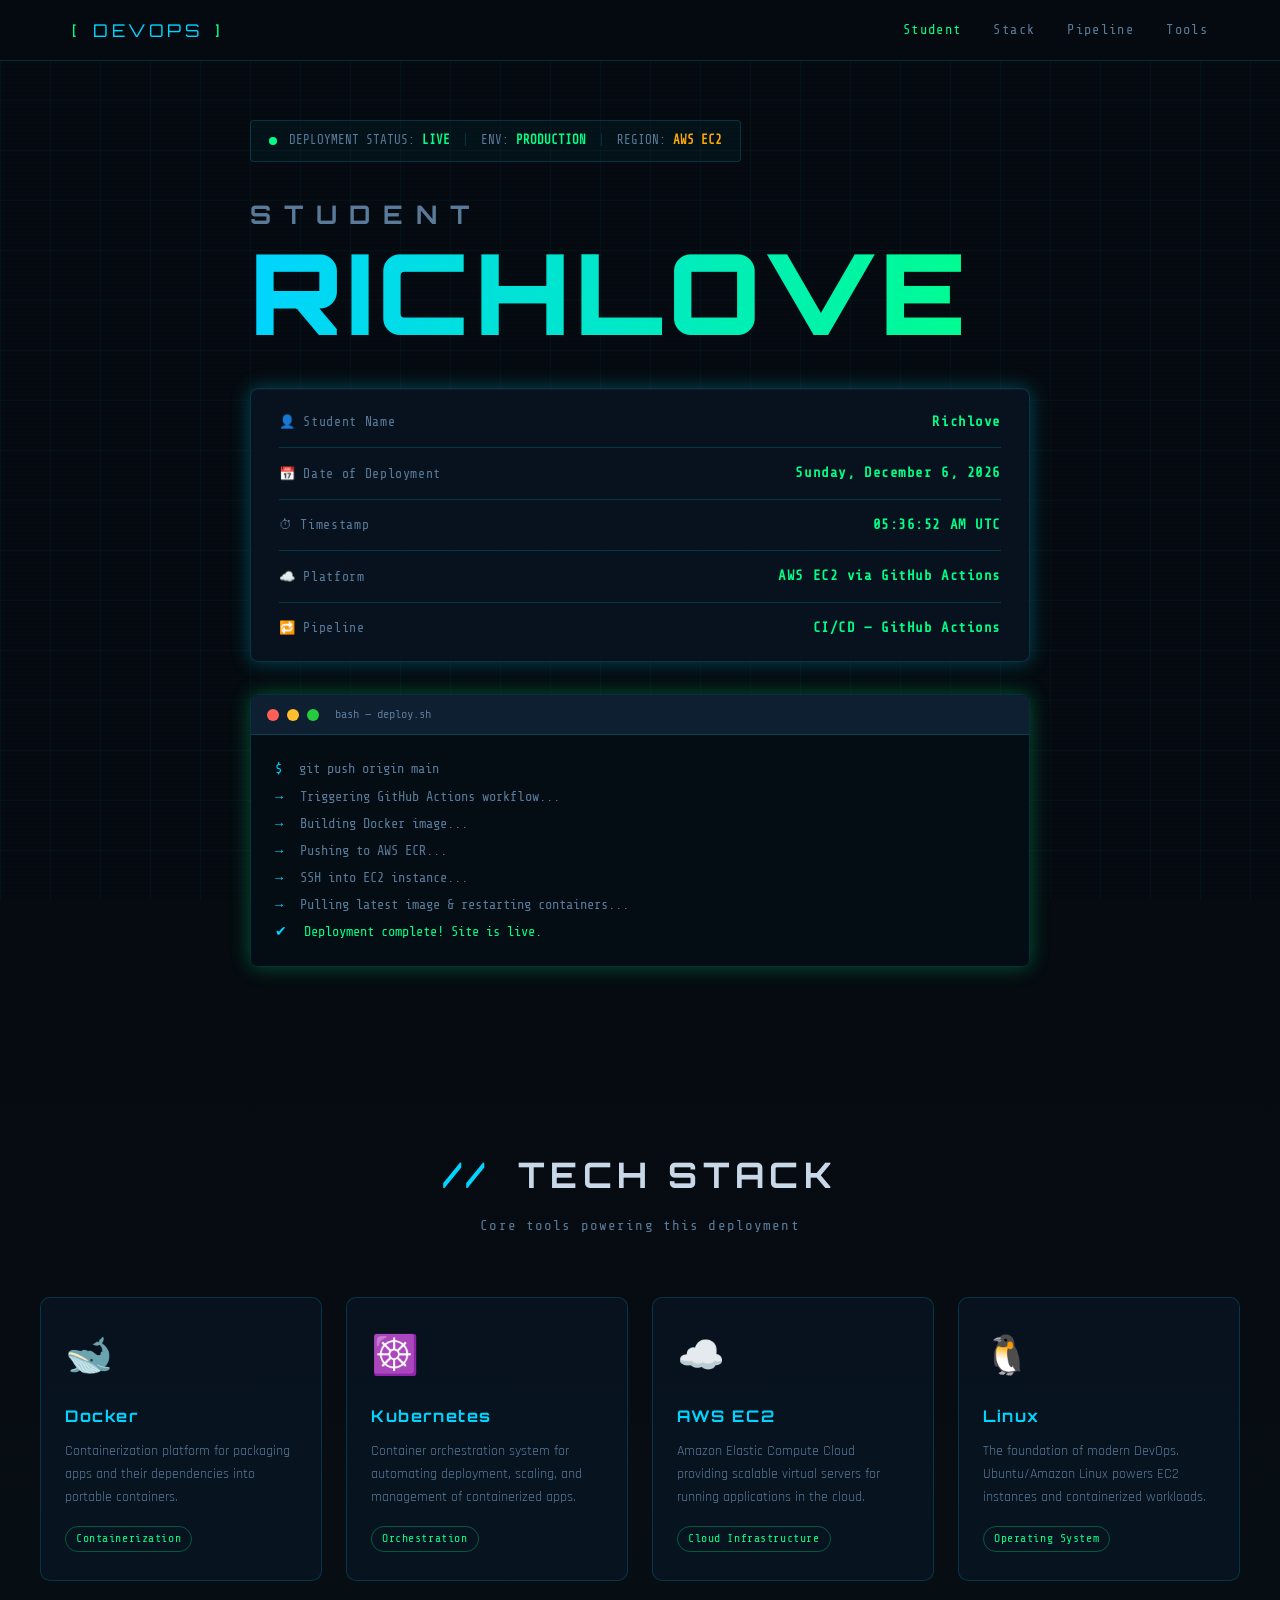
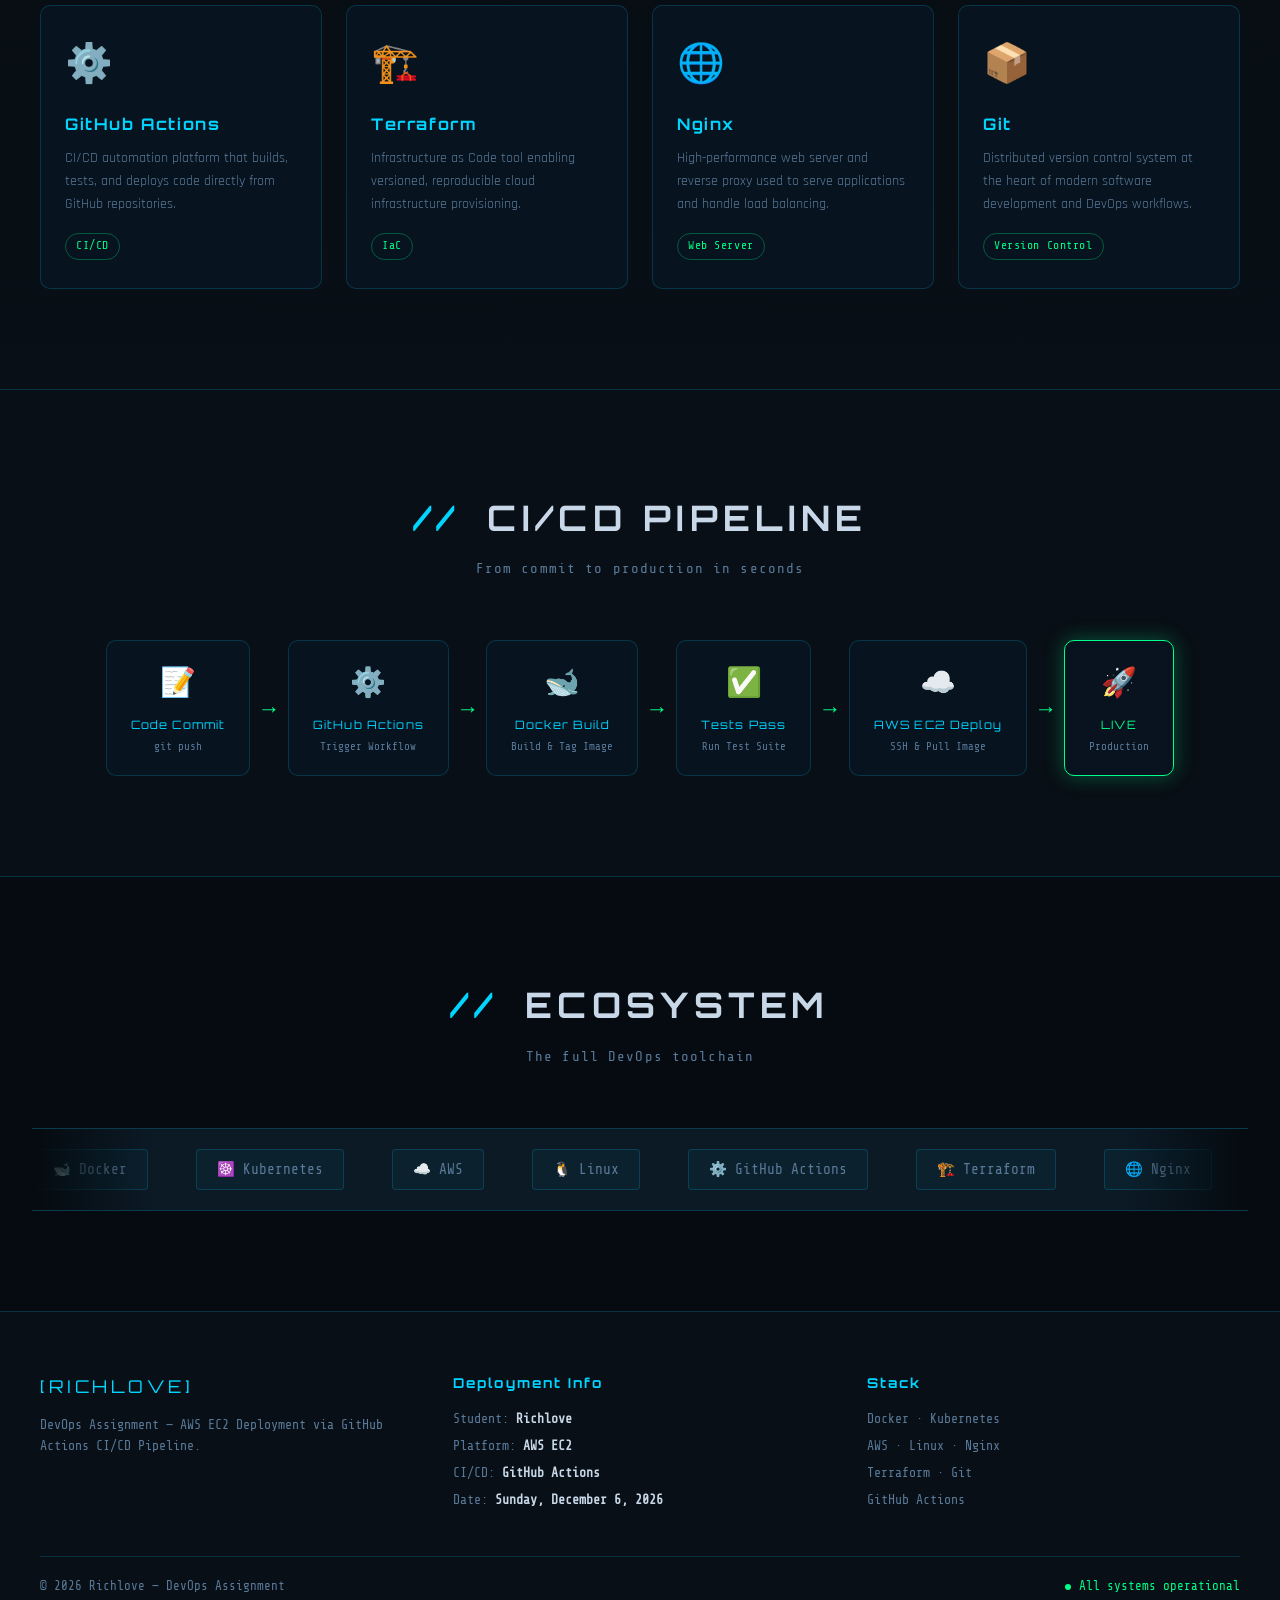
==== commit 99cb5106: "EC2 Deploy" ====
--- a/index.html
+++ b/index.html
@@ -1,347 +1,303 @@
 <!DOCTYPE html>
 <html lang="en">
 <head>
-<meta charset="UTF-8"/>
-<meta name="viewport" content="width=device-width, initial-scale=1.0"/>
-<title>Richlove | DevOps Deployment</title>
-<link href="https://fonts.googleapis.com/css2?family=Share+Tech+Mono&family=Orbitron:wght@700;900&family=Rajdhani:wght@400;600;700&display=swap" rel="stylesheet"/>
-<style>
-:root{
-  --bg:#030a0f;--bg2:#060f18;
-  --green:#00ff88;--cyan:#00d4ff;--amber:#ffaa00;
-  --text:#c8dce8;--dim:#456070;
-  --border:rgba(0,212,255,0.15);--card:rgba(6,18,30,0.95);
-}
-*,*::before,*::after{box-sizing:border-box;margin:0;padding:0}
-html{scroll-behavior:smooth}
-body{
-  background:var(--bg);color:var(--text);
-  font-family:'Rajdhani',sans-serif;font-size:16px;overflow-x:hidden;cursor:crosshair;
-}
-body::before{
-  content:'';position:fixed;inset:0;z-index:0;
-  background-image:linear-gradient(rgba(0,212,255,0.05) 1px,transparent 1px),linear-gradient(90deg,rgba(0,212,255,0.05) 1px,transparent 1px);
-  background-size:60px 60px;pointer-events:none;
-}
-body::after{
-  content:'';position:fixed;inset:0;z-index:0;
-  background:radial-gradient(ellipse at 20% 20%,rgba(0,212,255,0.07) 0%,transparent 55%),radial-gradient(ellipse at 80% 80%,rgba(0,255,136,0.05) 0%,transparent 55%);
-  pointer-events:none;
-}
-#particles{position:fixed;inset:0;z-index:1;pointer-events:none;overflow:hidden}
-.p{position:absolute;border-radius:50%;animation:floatup linear infinite;opacity:0}
-@keyframes floatup{0%{transform:translateY(100vh);opacity:0}10%{opacity:.7}90%{opacity:.3}100%{transform:translateY(-5vh);opacity:0}}
-
-/* HEADER */
-header{position:fixed;top:0;left:0;right:0;z-index:100;background:rgba(3,10,15,0.88);backdrop-filter:blur(16px);border-bottom:1px solid var(--border)}
-.hdr{max-width:1200px;margin:0 auto;padding:14px 40px;display:flex;align-items:center;justify-content:space-between}
-.logo{font-family:'Orbitron',sans-serif;font-size:1rem;letter-spacing:.25em}
-.logo .br{color:var(--green)}.logo .tx{color:var(--cyan);margin:0 4px}
-nav{display:flex;gap:28px}
-nav a{font-family:'Share Tech Mono',monospace;font-size:.8rem;color:var(--dim);text-decoration:none;letter-spacing:.12em;transition:color .25s;position:relative}
-nav a::after{content:'';position:absolute;bottom:-4px;left:0;width:0;height:1px;background:var(--green);transition:width .3s}
-nav a:hover{color:var(--green)}nav a:hover::after{width:100%}
-
-/* HERO */
-.hero{min-height:100vh;padding:130px 40px 90px;display:flex;align-items:center;justify-content:center;position:relative;z-index:2}
-.hero-inner{max-width:820px;width:100%}
-.statusbar{
-  display:inline-flex;align-items:center;gap:10px;
-  font-family:'Share Tech Mono',monospace;font-size:.75rem;color:var(--dim);
-  padding:9px 18px;border:1px solid var(--border);border-radius:4px;
-  background:rgba(0,212,255,0.04);margin-bottom:44px;flex-wrap:wrap;
-}
-.dot{width:8px;height:8px;border-radius:50%;background:var(--green);display:inline-block;animation:pulse 1.6s infinite}
-@keyframes pulse{0%,100%{box-shadow:0 0 0 0 rgba(0,255,136,.6)}50%{box-shadow:0 0 0 7px rgba(0,255,136,0)}}
-.gn{color:var(--green);font-weight:700}.am{color:var(--amber);font-weight:700}.sp{color:var(--border)}
-
-.hero-title{font-family:'Orbitron',sans-serif;line-height:1;margin-bottom:44px}
-.t1{display:block;font-size:clamp(.9rem,2.5vw,1.3rem);color:var(--dim);letter-spacing:.6em;margin-bottom:6px}
-.t2{
-  display:block;font-size:clamp(3.8rem,11vw,7.5rem);font-weight:900;letter-spacing:.04em;
-  background:linear-gradient(100deg,var(--cyan) 0%,var(--green) 60%,var(--cyan) 100%);background-size:200%;
-  -webkit-background-clip:text;-webkit-text-fill-color:transparent;background-clip:text;
-  animation:shimmer 4s linear infinite,glowpulse 3s ease-in-out infinite alternate;
-}
-@keyframes shimmer{0%{background-position:0%}100%{background-position:200%}}
-@keyframes glowpulse{from{filter:drop-shadow(0 0 15px rgba(0,212,255,.35))}to{filter:drop-shadow(0 0 40px rgba(0,255,136,.55))}}
-
-/* CARD */
-.card{border:1px solid var(--border);border-radius:10px;background:var(--card);margin-bottom:28px;overflow:hidden;box-shadow:0 0 40px rgba(0,212,255,.08),inset 0 1px 0 rgba(255,255,255,.04)}
-.card-row{display:flex;align-items:center;justify-content:space-between;padding:15px 28px;transition:background .2s}
-.card-row:hover{background:rgba(0,212,255,.05)}
-.card-row+.card-row{border-top:1px solid var(--border)}
-.lbl{font-family:'Share Tech Mono',monospace;font-size:.8rem;color:var(--dim);letter-spacing:.06em}
-.val{font-family:'Share Tech Mono',monospace;font-size:.85rem;color:var(--green);font-weight:700;letter-spacing:.04em;text-align:right}
-
-/* TERMINAL */
-.term{border:1px solid rgba(0,255,136,.2);border-radius:10px;overflow:hidden;box-shadow:0 0 30px rgba(0,255,136,.1)}
-.term-bar{background:#071218;padding:10px 16px;display:flex;align-items:center;gap:7px;border-bottom:1px solid rgba(0,255,136,.15)}
-.td{width:12px;height:12px;border-radius:50%;display:inline-block}
-.tr{background:#ff5f56}.ty{background:#ffbd2e}.tg{background:#27c93f}
-.tn{font-family:'Share Tech Mono',monospace;font-size:.72rem;color:var(--dim);margin-left:10px}
-.term-body{background:#020b10;padding:22px 26px;font-family:'Share Tech Mono',monospace;font-size:.84rem;line-height:2.1}
-.tl{opacity:0;animation:fadein .4s forwards}
-.tl .pr{color:var(--cyan);margin-right:10px}.tl.ok{color:var(--green)}
-.tl:nth-child(1){animation-delay:.4s}.tl:nth-child(2){animation-delay:1.1s}.tl:nth-child(3){animation-delay:1.9s}
-.tl:nth-child(4){animation-delay:2.7s}.tl:nth-child(5){animation-delay:3.5s}.tl:nth-child(6){animation-delay:4.3s}.tl:nth-child(7){animation-delay:5.1s}
-@keyframes fadein{from{opacity:0;transform:translateX(-10px)}to{opacity:1;transform:none}}
-
-/* SECTIONS */
-section{position:relative;z-index:2;padding:100px 40px}
-.sec-hdr{text-align:center;margin-bottom:64px}
-.sec-hdr h2{font-family:'Orbitron',sans-serif;font-size:clamp(1.4rem,3.5vw,2rem);letter-spacing:.18em;color:var(--text);margin-bottom:10px}
-.sec-hdr h2 .slash{color:var(--cyan);margin-right:10px}
-.sec-hdr p{font-family:'Share Tech Mono',monospace;color:var(--dim);font-size:.82rem;letter-spacing:.1em}
-
-/* GRID */
-.stack{background:linear-gradient(180deg,var(--bg) 0%,var(--bg2) 100%)}
-.grid{display:grid;grid-template-columns:repeat(auto-fit,minmax(255px,1fr));gap:22px;max-width:1200px;margin:0 auto}
-.tc{background:var(--card);border:1px solid var(--border);border-radius:12px;padding:28px 24px;transition:transform .35s,border-color .35s,box-shadow .35s;opacity:0;transform:translateY(28px)}
-.tc.vis{opacity:1;transform:none}
-.tc:hover{transform:translateY(-7px)!important;border-color:var(--cyan);box-shadow:0 0 30px rgba(0,212,255,.2)}
-.ti{font-size:2.8rem;margin-bottom:14px;display:block;line-height:1}
-.tc h3{font-family:'Orbitron',sans-serif;font-size:.9rem;color:var(--cyan);letter-spacing:.12em;margin-bottom:10px}
-.tc p{font-size:.9rem;color:var(--dim);line-height:1.65;margin-bottom:16px}
-.tag{display:inline-block;font-family:'Share Tech Mono',monospace;font-size:.7rem;color:var(--green);border:1px solid rgba(0,255,136,.3);padding:3px 12px;border-radius:20px;letter-spacing:.05em}
-
-/* PIPELINE */
-.pipe-sec{background:var(--bg2);border-top:1px solid var(--border);border-bottom:1px solid var(--border)}
-.pipeline{display:flex;align-items:center;justify-content:center;flex-wrap:wrap;gap:10px;max-width:1100px;margin:0 auto}
-.ps{text-align:center;padding:20px 22px;background:var(--card);border:1px solid var(--border);border-radius:10px;min-width:105px;transition:border-color .3s,box-shadow .3s}
-.ps.lit{border-color:var(--green);box-shadow:0 0 25px rgba(0,255,136,.25)}.ps.lit .pl{color:var(--green)}
-.pi{font-size:1.8rem;margin-bottom:7px}
-.pl{font-family:'Orbitron',sans-serif;font-size:.68rem;color:var(--cyan);letter-spacing:.1em;margin-bottom:3px}
-.pb{font-family:'Share Tech Mono',monospace;font-size:.65rem;color:var(--dim)}
-.arr{font-size:1.4rem;color:var(--green);font-family:'Share Tech Mono',monospace}
-
-/* TICKER */
-.ticker-sec{overflow:hidden;background:var(--bg)}
-.ticker-wrap{overflow:hidden;padding:18px 0;border-top:1px solid var(--border);border-bottom:1px solid var(--border);background:rgba(6,15,24,.9);position:relative}
-.ticker-wrap::before,.ticker-wrap::after{content:'';position:absolute;top:0;bottom:0;width:100px;z-index:2}
-.ticker-wrap::before{left:0;background:linear-gradient(90deg,var(--bg),transparent)}
-.ticker-wrap::after{right:0;background:linear-gradient(-90deg,var(--bg),transparent)}
-.ticker-track{display:flex;gap:40px;animation:scroll 28s linear infinite;width:max-content}
-@keyframes scroll{0%{transform:translateX(0)}100%{transform:translateX(-50%)}}
-.ti2{font-family:'Share Tech Mono',monospace;font-size:.85rem;color:var(--dim);white-space:nowrap;padding:7px 18px;border:1px solid var(--border);border-radius:4px;background:rgba(0,212,255,.03);transition:color .2s,border-color .2s}
-.ti2:hover{color:var(--cyan);border-color:var(--cyan)}
-
-/* FOOTER */
-footer{position:relative;z-index:2;background:var(--bg2);border-top:1px solid var(--border);padding:60px 40px 0}
-.foot{max-width:1200px;margin:0 auto;display:grid;grid-template-columns:repeat(auto-fit,minmax(180px,1fr));gap:40px;padding-bottom:40px}
-.flogo{font-family:'Orbitron',sans-serif;font-size:1rem;color:var(--cyan);margin-bottom:12px;letter-spacing:.2em}
-.foot-col h4{font-family:'Orbitron',sans-serif;font-size:.8rem;color:var(--cyan);letter-spacing:.15em;margin-bottom:12px}
-.foot-col p{font-family:'Share Tech Mono',monospace;font-size:.78rem;color:var(--dim);margin-bottom:5px}
-.foot-col p strong{color:var(--text)}
-.foot-btm{max-width:1200px;margin:0 auto;padding:18px 0;border-top:1px solid var(--border);display:flex;justify-content:space-between;align-items:center;font-family:'Share Tech Mono',monospace;font-size:.75rem;color:var(--dim);flex-wrap:wrap;gap:10px}
-.fstat{display:flex;align-items:center;gap:8px;color:var(--green)}
-.sdot{width:6px;height:6px;border-radius:50%;background:var(--green);animation:pulse 1.6s infinite;display:inline-block}
-
-@media(max-width:768px){
-  .hdr{padding:12px 20px}nav{gap:18px}
-  .hero{padding:110px 20px 60px}section{padding:70px 20px}
-  .card-row{flex-direction:column;align-items:flex-start;gap:4px}.val{text-align:left}
-  .pipeline{flex-direction:column}.arr{transform:rotate(90deg)}
-}
-</style>
+  <meta charset="UTF-8" />
+  <meta name="viewport" content="width=device-width, initial-scale=1.0"/>
+  <title>Richlove | DevOps Deployment</title>
+  <link rel="stylesheet" href="style.css" />
+  <link href="https://fonts.googleapis.com/css2?family=Share+Tech+Mono&family=Rajdhani:wght@400;600;700&family=Orbitron:wght@700;900&display=swap" rel="stylesheet"/>
 </head>
 <body>
 
-<div id="particles"></div>
-
-<header>
-  <div class="hdr">
-    <div class="logo"><span class="br">[</span><span class="tx">DEVOPS</span><span class="br">]</span></div>
-    <nav>
-      <a href="#student">Student</a>
-      <a href="#stack">Stack</a>
-      <a href="#pipeline">Pipeline</a>
-      <a href="#tools">Tools</a>
-    </nav>
-  </div>
-</header>
-
-<section class="hero" id="student">
-  <div class="hero-inner">
-    <div class="statusbar">
-      <span class="dot"></span>
-      DEPLOYMENT STATUS:&nbsp;<span class="gn">LIVE</span>
-      <span class="sp">&nbsp;|&nbsp;</span>
-      ENV:&nbsp;<span class="gn">PRODUCTION</span>
-      <span class="sp">&nbsp;|&nbsp;</span>
-      REGION:&nbsp;<span class="am">ap-southeast-1 (Singapore)</span>
-    </div>
-    <div class="hero-title">
-      <span class="t1">STUDENT</span>
-      <span class="t2">RICHLOVE</span>
-    </div>
-    <div class="card">
-      <div class="card-row"><span class="lbl">👤 Student Name</span><span class="val">Richlove</span></div>
-      <div class="card-row"><span class="lbl">📅 Date of Deployment</span><span class="val" id="d-date">—</span></div>
-      <div class="card-row"><span class="lbl">⏱ Timestamp (Live)</span><span class="val" id="d-time">—</span></div>
-      <div class="card-row"><span class="lbl">☁️ Platform</span><span class="val">AWS EC2 — ap-southeast-1 (Singapore)</span></div>
-      <div class="card-row"><span class="lbl">🔁 CI/CD Pipeline</span><span class="val">GitHub Actions</span></div>
-      <div class="card-row"><span class="lbl">🐋 Container Runtime</span><span class="val">Docker</span></div>
-    </div>
-    <div class="term">
-      <div class="term-bar">
-        <span class="td tr"></span><span class="td ty"></span><span class="td tg"></span>
-        <span class="tn">bash — deploy.sh</span>
-      </div>
-      <div class="term-body">
-        <div class="tl"><span class="pr">$</span> git push origin main</div>
-        <div class="tl"><span class="pr">→</span> Triggering GitHub Actions workflow...</div>
-        <div class="tl"><span class="pr">→</span> Building Docker image...</div>
-        <div class="tl"><span class="pr">→</span> Running test suite...</div>
-        <div class="tl"><span class="pr">→</span> Pushing to AWS ECR...</div>
-        <div class="tl"><span class="pr">→</span> SSH into EC2 instance...</div>
-        <div class="tl ok"><span class="pr">✔</span> Deployment complete! Site is live.</div>
-      </div>
-    </div>
-  </div>
-</section>
-
-<section class="stack" id="stack">
-  <div class="sec-hdr">
-    <h2><span class="slash">//</span>TECH STACK</h2>
-    <p>Core tools powering this deployment</p>
-  </div>
-  <div class="grid">
-    <div class="tc"><span class="ti">🐋</span><h3>Docker</h3><p>Containerization platform for packaging apps and dependencies into portable, reproducible containers.</p><span class="tag">Containerization</span></div>
-    <div class="tc"><span class="ti">☸️</span><h3>Kubernetes</h3><p>Container orchestration system automating deployment, scaling, and management of containerized workloads.</p><span class="tag">Orchestration</span></div>
-    <div class="tc"><span class="ti">☁️</span><h3>AWS EC2</h3><p>Amazon Elastic Compute Cloud — scalable virtual servers powering production cloud infrastructure.</p><span class="tag">Cloud Infrastructure</span></div>
-    <div class="tc"><span class="ti">🐧</span><h3>Linux</h3><p>The backbone of modern DevOps. Ubuntu/Amazon Linux underpins EC2 instances and container runtimes.</p><span class="tag">Operating System</span></div>
-    <div class="tc"><span class="ti">⚙️</span><h3>GitHub Actions</h3><p>CI/CD automation that builds, tests, and deploys code directly from your GitHub repository on every push.</p><span class="tag">CI / CD</span></div>
-    <div class="tc"><span class="ti">🏗️</span><h3>Terraform</h3><p>Infrastructure as Code — provision versioned, reproducible cloud resources with declarative config files.</p><span class="tag">IaC</span></div>
-    <div class="tc"><span class="ti">🌐</span><h3>Nginx</h3><p>High-performance web server and reverse proxy handling static files, routing, and SSL termination.</p><span class="tag">Web Server</span></div>
-    <div class="tc"><span class="ti">📦</span><h3>Git</h3><p>Distributed version control at the heart of every DevOps workflow and collaborative development cycle.</p><span class="tag">Version Control</span></div>
-  </div>
-</section>
-
-<section class="pipe-sec" id="pipeline">
-  <div class="sec-hdr">
-    <h2><span class="slash">//</span>CI/CD PIPELINE</h2>
-    <p>From commit to production in seconds</p>
-  </div>
-  <div class="pipeline">
-    <div class="ps"><div class="pi">📝</div><div class="pl">CODE COMMIT</div><div class="pb">git push</div></div>
-    <div class="arr">→</div>
-    <div class="ps"><div class="pi">⚙️</div><div class="pl">WORKFLOW</div><div class="pb">GitHub Actions</div></div>
-    <div class="arr">→</div>
-    <div class="ps"><div class="pi">🐋</div><div class="pl">DOCKER BUILD</div><div class="pb">Build &amp; Tag</div></div>
-    <div class="arr">→</div>
-    <div class="ps"><div class="pi">✅</div><div class="pl">TESTS PASS</div><div class="pb">Test Suite</div></div>
-    <div class="arr">→</div>
-    <div class="ps"><div class="pi">☁️</div><div class="pl">AWS DEPLOY</div><div class="pb">SSH &amp; Pull</div></div>
-    <div class="arr">→</div>
-    <div class="ps lit"><div class="pi">🚀</div><div class="pl">LIVE</div><div class="pb">Production</div></div>
-  </div>
-</section>
-
-<section class="ticker-sec" id="tools">
-  <div class="sec-hdr">
-    <h2><span class="slash">//</span>ECOSYSTEM</h2>
-    <p>The complete DevOps toolchain</p>
-  </div>
-  <div class="ticker-wrap">
-    <div class="ticker-track">
-      <span class="ti2">🐋 Docker</span><span class="ti2">☸️ Kubernetes</span><span class="ti2">☁️ AWS EC2</span>
-      <span class="ti2">🐧 Linux</span><span class="ti2">⚙️ GitHub Actions</span><span class="ti2">🏗️ Terraform</span>
-      <span class="ti2">🌐 Nginx</span><span class="ti2">📦 Git</span><span class="ti2">🔍 Prometheus</span>
-      <span class="ti2">📊 Grafana</span><span class="ti2">🔐 HashiCorp Vault</span><span class="ti2">🐙 Helm</span>
-      <span class="ti2">🧪 Jenkins</span><span class="ti2">🛡️ SonarQube</span>
-      <span class="ti2">🐋 Docker</span><span class="ti2">☸️ Kubernetes</span><span class="ti2">☁️ AWS EC2</span>
-      <span class="ti2">🐧 Linux</span><span class="ti2">⚙️ GitHub Actions</span><span class="ti2">🏗️ Terraform</span>
-      <span class="ti2">🌐 Nginx</span><span class="ti2">📦 Git</span><span class="ti2">🔍 Prometheus</span>
-      <span class="ti2">📊 Grafana</span><span class="ti2">🔐 HashiCorp Vault</span><span class="ti2">🐙 Helm</span>
-      <span class="ti2">🧪 Jenkins</span><span class="ti2">🛡️ SonarQube</span>
-    </div>
-  </div>
-</section>
-
-<footer>
-  <div class="foot">
-    <div class="foot-col">
-      <div class="flogo">[RICHLOVE]</div>
-      <p>DevOps Assignment — Deployed to AWS EC2 via GitHub Actions CI/CD pipeline.</p>
-    </div>
-    <div class="foot-col">
-      <h4>Deployment</h4>
-      <p>Student: <strong>Richlove</strong></p>
-      <p>Platform: <strong>AWS EC2</strong></p>
-      <p>CI/CD: <strong>GitHub Actions</strong></p>
-      <p>Date: <strong id="f-date"></strong></p>
-    </div>
-    <div class="foot-col">
-      <h4>Stack</h4>
-      <p>Docker · Kubernetes · AWS</p>
-      <p>Linux · Nginx · Terraform</p>
-      <p>Git · GitHub Actions</p>
-    </div>
-  </div>
-  <div class="foot-btm">
-    <span>© <span id="yr"></span> Richlove — DevOps Assignment</span>
-    <span class="fstat"><span class="sdot"></span> All systems operational</span>
-  </div>
-</footer>
-
-<script>
-// Date/time
-function setDates(){
-  const now=new Date();
-  const d=now.toLocaleDateString('en-US',{weekday:'long',year:'numeric',month:'long',day:'numeric'});
-  const t=now.toLocaleTimeString('en-US',{hour:'2-digit',minute:'2-digit',second:'2-digit',timeZoneName:'short'});
-  document.getElementById('d-date').textContent=d;
-  document.getElementById('d-time').textContent=t;
-  document.getElementById('f-date').textContent=d;
-  document.getElementById('yr').textContent=now.getFullYear();
-}
-setDates();
-setInterval(()=>{
-  const now=new Date();
-  document.getElementById('d-time').textContent=now.toLocaleTimeString('en-US',{hour:'2-digit',minute:'2-digit',second:'2-digit',timeZoneName:'short'});
-},1000);
-
-// Particles
-const pc=document.getElementById('particles');
-['#00d4ff','#00ff88','#ffaa00','#00d4ff','#00d4ff'].forEach((col,_)=>{
-  for(let i=0;i<9;i++){
-    const p=document.createElement('div');p.className='p';
-    const sz=Math.random()*3+1;
-    p.style.cssText=`width:${sz}px;height:${sz}px;left:${Math.random()*100}%;background:${col};box-shadow:0 0 ${sz*3}px ${col};animation-duration:${Math.random()*14+8}s;animation-delay:-${Math.random()*20}s;`;
-    pc.appendChild(p);
-  }
-});
-
-// Scroll reveal
-const obs=new IntersectionObserver(entries=>{
-  entries.forEach((e,i)=>{
-    if(e.isIntersecting){
-      setTimeout(()=>{e.target.classList.add('vis');e.target.style.transition='opacity .5s '+i*80+'ms, transform .5s '+i*80+'ms, border-color .35s, box-shadow .35s';},i*80);
-      obs.unobserve(e.target);
-    }
-  });
-},{threshold:0.1});
-document.querySelectorAll('.tc').forEach(c=>obs.observe(c));
-
-// Pipeline sweep
-const steps=document.querySelectorAll('.ps');
-let cur=0;
-new IntersectionObserver(entries=>{
-  if(!entries[0].isIntersecting)return;
-  const iv=setInterval(()=>{
-    steps.forEach(s=>s.classList.remove('lit'));
-    steps[cur].classList.add('lit');
-    cur=(cur+1)%steps.length;
-  },850);
-  setTimeout(()=>{clearInterval(iv);steps.forEach(s=>s.classList.remove('lit'));steps[steps.length-1].classList.add('lit');},850*(steps.length+1));
-},{threshold:0.4}).observe(document.querySelector('.pipe-sec'));
-
-// Title glitch
-const t2=document.querySelector('.t2');
-setInterval(()=>{
-  if(Math.random()>.93){t2.style.transform=`skewX(${(Math.random()-.5)*5}deg)`;setTimeout(()=>t2.style.transform='',100);}
-},700);
-</script>
+  <!-- Animated grid background -->
+  <div class="grid-bg"></div>
+  <div class="scanline"></div>
+
+  <!-- Particles -->
+  <div class="particles" id="particles"></div>
+
+  <!-- Header -->
+  <header class="header">
+    <div class="header-inner">
+      <div class="logo-mark">
+        <span class="logo-bracket">[</span>
+        <span class="logo-text">DEVOPS</span>
+        <span class="logo-bracket">]</span>
+      </div>
+      <nav class="nav">
+        <a href="#student">Student</a>
+        <a href="#stack">Stack</a>
+        <a href="#pipeline">Pipeline</a>
+        <a href="#tools">Tools</a>
+      </nav>
+    </div>
+  </header>
+
+  <!-- Hero Section -->
+  <section class="hero" id="student">
+    <div class="hero-content">
+      <div class="status-bar">
+        <span class="status-dot"></span>
+        <span>DEPLOYMENT STATUS: <strong class="green">LIVE</strong></span>
+        <span class="sep">|</span>
+        <span>ENV: <strong class="green">PRODUCTION</strong></span>
+        <span class="sep">|</span>
+        <span>REGION: <strong class="amber">AWS EC2</strong></span>
+      </div>
+
+      <h1 class="hero-title">
+        <span class="line1">STUDENT</span>
+        <span class="line2">RICHLOVE</span>
+      </h1>
+
+      <div class="deploy-card">
+        <div class="deploy-card-inner">
+          <div class="deploy-row">
+            <span class="label">👤 Student Name</span>
+            <span class="value">Richlove</span>
+          </div>
+          <div class="divider"></div>
+          <div class="deploy-row">
+            <span class="label">📅 Date of Deployment</span>
+            <span class="value" id="deploy-date">Loading...</span>
+          </div>
+          <div class="divider"></div>
+          <div class="deploy-row">
+            <span class="label">⏱ Timestamp</span>
+            <span class="value" id="deploy-time">Loading...</span>
+          </div>
+          <div class="divider"></div>
+          <div class="deploy-row">
+            <span class="label">☁️ Platform</span>
+            <span class="value">AWS EC2 via GitHub Actions</span>
+          </div>
+          <div class="divider"></div>
+          <div class="deploy-row">
+            <span class="label">🔁 Pipeline</span>
+            <span class="value">CI/CD — GitHub Actions</span>
+          </div>
+        </div>
+      </div>
+
+      <div class="terminal-block">
+        <div class="terminal-bar">
+          <span class="t-dot red"></span><span class="t-dot yellow"></span><span class="t-dot green"></span>
+          <span class="t-title">bash — deploy.sh</span>
+        </div>
+        <div class="terminal-body" id="terminal-output">
+          <div class="t-line"><span class="prompt">$</span> git push origin main</div>
+          <div class="t-line typed"><span class="prompt">→</span> Triggering GitHub Actions workflow...</div>
+          <div class="t-line typed delay1"><span class="prompt">→</span> Building Docker image...</div>
+          <div class="t-line typed delay2"><span class="prompt">→</span> Pushing to AWS ECR...</div>
+          <div class="t-line typed delay3"><span class="prompt">→</span> SSH into EC2 instance...</div>
+          <div class="t-line typed delay4"><span class="prompt">→</span> Pulling latest image & restarting containers...</div>
+          <div class="t-line typed delay5 success"><span class="prompt">✔</span> Deployment complete! Site is live.</div>
+        </div>
+      </div>
+    </div>
+  </section>
+
+  <!-- Tech Stack -->
+  <section class="stack-section" id="stack">
+    <div class="section-header">
+      <h2><span class="bracket">//</span> TECH STACK</h2>
+      <p>Core tools powering this deployment</p>
+    </div>
+    <div class="tools-grid">
+
+      <div class="tool-card">
+        <div class="tool-icon">
+          <img src="images/docker.svg" alt="Docker" onerror="this.style.display='none';this.nextElementSibling.style.display='flex'"/>
+          <div class="icon-fallback" style="display:none">🐋</div>
+        </div>
+        <h3>Docker</h3>
+        <p>Containerization platform for packaging apps and their dependencies into portable containers.</p>
+        <div class="tag">Containerization</div>
+      </div>
+
+      <div class="tool-card">
+        <div class="tool-icon">
+          <img src="images/kubernetes.svg" alt="Kubernetes" onerror="this.style.display='none';this.nextElementSibling.style.display='flex'"/>
+          <div class="icon-fallback" style="display:none">☸️</div>
+        </div>
+        <h3>Kubernetes</h3>
+        <p>Container orchestration system for automating deployment, scaling, and management of containerized apps.</p>
+        <div class="tag">Orchestration</div>
+      </div>
+
+      <div class="tool-card">
+        <div class="tool-icon">
+          <img src="images/aws.svg" alt="AWS" onerror="this.style.display='none';this.nextElementSibling.style.display='flex'"/>
+          <div class="icon-fallback" style="display:none">☁️</div>
+        </div>
+        <h3>AWS EC2</h3>
+        <p>Amazon Elastic Compute Cloud providing scalable virtual servers for running applications in the cloud.</p>
+        <div class="tag">Cloud Infrastructure</div>
+      </div>
+
+      <div class="tool-card">
+        <div class="tool-icon">
+          <img src="images/linux.svg" alt="Linux" onerror="this.style.display='none';this.nextElementSibling.style.display='flex'"/>
+          <div class="icon-fallback" style="display:none">🐧</div>
+        </div>
+        <h3>Linux</h3>
+        <p>The foundation of modern DevOps. Ubuntu/Amazon Linux powers EC2 instances and containerized workloads.</p>
+        <div class="tag">Operating System</div>
+      </div>
+
+      <div class="tool-card">
+        <div class="tool-icon">
+          <img src="images/github-actions.svg" alt="GitHub Actions" onerror="this.style.display='none';this.nextElementSibling.style.display='flex'"/>
+          <div class="icon-fallback" style="display:none">⚙️</div>
+        </div>
+        <h3>GitHub Actions</h3>
+        <p>CI/CD automation platform that builds, tests, and deploys code directly from GitHub repositories.</p>
+        <div class="tag">CI/CD</div>
+      </div>
+
+      <div class="tool-card">
+        <div class="tool-icon">
+          <img src="images/terraform.svg" alt="Terraform" onerror="this.style.display='none';this.nextElementSibling.style.display='flex'"/>
+          <div class="icon-fallback" style="display:none">🏗️</div>
+        </div>
+        <h3>Terraform</h3>
+        <p>Infrastructure as Code tool enabling versioned, reproducible cloud infrastructure provisioning.</p>
+        <div class="tag">IaC</div>
+      </div>
+
+      <div class="tool-card">
+        <div class="tool-icon">
+          <img src="images/nginx.svg" alt="Nginx" onerror="this.style.display='none';this.nextElementSibling.style.display='flex'"/>
+          <div class="icon-fallback" style="display:none">🌐</div>
+        </div>
+        <h3>Nginx</h3>
+        <p>High-performance web server and reverse proxy used to serve applications and handle load balancing.</p>
+        <div class="tag">Web Server</div>
+      </div>
+
+      <div class="tool-card">
+        <div class="tool-icon">
+          <img src="images/git.svg" alt="Git" onerror="this.style.display='none';this.nextElementSibling.style.display='flex'"/>
+          <div class="icon-fallback" style="display:none">📦</div>
+        </div>
+        <h3>Git</h3>
+        <p>Distributed version control system at the heart of modern software development and DevOps workflows.</p>
+        <div class="tag">Version Control</div>
+      </div>
+
+    </div>
+  </section>
+
+  <!-- Pipeline Section -->
+  <section class="pipeline-section" id="pipeline">
+    <div class="section-header">
+      <h2><span class="bracket">//</span> CI/CD PIPELINE</h2>
+      <p>From commit to production in seconds</p>
+    </div>
+    <div class="pipeline">
+      <div class="pipe-step">
+        <div class="pipe-icon">📝</div>
+        <div class="pipe-label">Code Commit</div>
+        <div class="pipe-sub">git push</div>
+      </div>
+      <div class="pipe-arrow">→</div>
+      <div class="pipe-step">
+        <div class="pipe-icon">⚙️</div>
+        <div class="pipe-label">GitHub Actions</div>
+        <div class="pipe-sub">Trigger Workflow</div>
+      </div>
+      <div class="pipe-arrow">→</div>
+      <div class="pipe-step">
+        <div class="pipe-icon">🐋</div>
+        <div class="pipe-label">Docker Build</div>
+        <div class="pipe-sub">Build & Tag Image</div>
+      </div>
+      <div class="pipe-arrow">→</div>
+      <div class="pipe-step">
+        <div class="pipe-icon">✅</div>
+        <div class="pipe-label">Tests Pass</div>
+        <div class="pipe-sub">Run Test Suite</div>
+      </div>
+      <div class="pipe-arrow">→</div>
+      <div class="pipe-step">
+        <div class="pipe-icon">☁️</div>
+        <div class="pipe-label">AWS EC2 Deploy</div>
+        <div class="pipe-sub">SSH & Pull Image</div>
+      </div>
+      <div class="pipe-arrow">→</div>
+      <div class="pipe-step active">
+        <div class="pipe-icon">🚀</div>
+        <div class="pipe-label">LIVE</div>
+        <div class="pipe-sub">Production</div>
+      </div>
+    </div>
+  </section>
+
+  <!-- Tools Logos Section -->
+  <section class="logos-section" id="tools">
+    <div class="section-header">
+      <h2><span class="bracket">//</span> ECOSYSTEM</h2>
+      <p>The full DevOps toolchain</p>
+    </div>
+    <div class="logos-ticker">
+      <div class="logos-track">
+        <div class="logo-item">🐋 Docker</div>
+        <div class="logo-item">☸️ Kubernetes</div>
+        <div class="logo-item">☁️ AWS</div>
+        <div class="logo-item">🐧 Linux</div>
+        <div class="logo-item">⚙️ GitHub Actions</div>
+        <div class="logo-item">🏗️ Terraform</div>
+        <div class="logo-item">🌐 Nginx</div>
+        <div class="logo-item">📦 Git</div>
+        <div class="logo-item">🔍 Prometheus</div>
+        <div class="logo-item">📊 Grafana</div>
+        <div class="logo-item">🔐 Vault</div>
+        <div class="logo-item">🐙 Helm</div>
+        <!-- Repeat for seamless scroll -->
+        <div class="logo-item">🐋 Docker</div>
+        <div class="logo-item">☸️ Kubernetes</div>
+        <div class="logo-item">☁️ AWS</div>
+        <div class="logo-item">🐧 Linux</div>
+        <div class="logo-item">⚙️ GitHub Actions</div>
+        <div class="logo-item">🏗️ Terraform</div>
+        <div class="logo-item">🌐 Nginx</div>
+        <div class="logo-item">📦 Git</div>
+        <div class="logo-item">🔍 Prometheus</div>
+        <div class="logo-item">📊 Grafana</div>
+        <div class="logo-item">🔐 Vault</div>
+        <div class="logo-item">🐙 Helm</div>
+      </div>
+    </div>
+  </section>
+
+  <!-- Footer -->
+  <footer class="footer">
+    <div class="footer-inner">
+      <div class="footer-col">
+        <div class="footer-logo">[RICHLOVE]</div>
+        <p>DevOps Assignment — AWS EC2 Deployment via GitHub Actions CI/CD Pipeline.</p>
+      </div>
+      <div class="footer-col">
+        <h4>Deployment Info</h4>
+        <p>Student: <strong>Richlove</strong></p>
+        <p>Platform: <strong>AWS EC2</strong></p>
+        <p>CI/CD: <strong>GitHub Actions</strong></p>
+        <p>Date: <strong id="footer-date"></strong></p>
+      </div>
+      <div class="footer-col">
+        <h4>Stack</h4>
+        <p>Docker · Kubernetes</p>
+        <p>AWS · Linux · Nginx</p>
+        <p>Terraform · Git</p>
+        <p>GitHub Actions</p>
+      </div>
+    </div>
+    <div class="footer-bottom">
+      <span>© <span id="year"></span> Richlove — DevOps Assignment</span>
+      <span class="footer-status"><span class="status-dot small"></span> All systems operational</span>
+    </div>
+  </footer>
+
+  <script src="app.js"></script>
 </body>
 </html>
--- a/style.css
+++ b/style.css
@@ -0,0 +1,612 @@
+/* ==============================
+   RICHLOVE — DevOps Deployment Site
+   Theme: Terminal / Cyber / Dark
+   ============================== */
+
+:root {
+  --bg: #050b10;
+  --bg2: #080f16;
+  --bg3: #0c1a26;
+  --green: #00ff88;
+  --green-dim: #00cc6a;
+  --amber: #ffaa00;
+  --cyan: #00d4ff;
+  --red: #ff4466;
+  --text: #c8d8e8;
+  --text-dim: #5a7a9a;
+  --border: rgba(0, 212, 255, 0.18);
+  --card-bg: rgba(8, 20, 32, 0.92);
+  --glow-green: 0 0 20px rgba(0,255,136,0.3);
+  --glow-cyan: 0 0 20px rgba(0,212,255,0.3);
+  --font-mono: 'Share Tech Mono', monospace;
+  --font-head: 'Orbitron', sans-serif;
+  --font-body: 'Rajdhani', sans-serif;
+}
+
+*, *::before, *::after { box-sizing: border-box; margin: 0; padding: 0; }
+
+html { scroll-behavior: smooth; }
+
+body {
+  background-color: var(--bg);
+  color: var(--text);
+  font-family: var(--font-body);
+  font-size: 16px;
+  line-height: 1.6;
+  overflow-x: hidden;
+}
+
+/* ---- Grid BG ---- */
+.grid-bg {
+  position: fixed;
+  inset: 0;
+  z-index: 0;
+  background-image:
+    linear-gradient(rgba(0,212,255,0.04) 1px, transparent 1px),
+    linear-gradient(90deg, rgba(0,212,255,0.04) 1px, transparent 1px);
+  background-size: 50px 50px;
+  pointer-events: none;
+}
+
+.scanline {
+  position: fixed;
+  inset: 0;
+  z-index: 1;
+  background: repeating-linear-gradient(
+    0deg,
+    transparent,
+    transparent 2px,
+    rgba(0,0,0,0.03) 2px,
+    rgba(0,0,0,0.03) 4px
+  );
+  pointer-events: none;
+}
+
+/* ---- Particles ---- */
+.particles {
+  position: fixed;
+  inset: 0;
+  z-index: 0;
+  pointer-events: none;
+  overflow: hidden;
+}
+
+.particle {
+  position: absolute;
+  width: 2px;
+  height: 2px;
+  border-radius: 50%;
+  background: var(--cyan);
+  animation: float-up linear infinite;
+  opacity: 0;
+}
+
+@keyframes float-up {
+  0% { transform: translateY(100vh) scale(0); opacity: 0; }
+  10% { opacity: 0.6; }
+  90% { opacity: 0.4; }
+  100% { transform: translateY(-10vh) scale(1); opacity: 0; }
+}
+
+/* ---- Header ---- */
+.header {
+  position: fixed;
+  top: 0; left: 0; right: 0;
+  z-index: 100;
+  background: rgba(5, 11, 16, 0.9);
+  backdrop-filter: blur(12px);
+  border-bottom: 1px solid var(--border);
+}
+
+.header-inner {
+  max-width: 1200px;
+  margin: 0 auto;
+  padding: 16px 32px;
+  display: flex;
+  align-items: center;
+  justify-content: space-between;
+}
+
+.logo-mark {
+  font-family: var(--font-head);
+  font-size: 1.1rem;
+  letter-spacing: 0.2em;
+  color: var(--cyan);
+}
+
+.logo-bracket { color: var(--green); }
+.logo-text { color: var(--cyan); margin: 0 4px; }
+
+.nav { display: flex; gap: 32px; }
+.nav a {
+  font-family: var(--font-mono);
+  font-size: 0.85rem;
+  color: var(--text-dim);
+  text-decoration: none;
+  letter-spacing: 0.1em;
+  transition: color 0.2s;
+  position: relative;
+}
+.nav a::after {
+  content: '';
+  position: absolute;
+  bottom: -4px; left: 0;
+  width: 0; height: 1px;
+  background: var(--green);
+  transition: width 0.3s;
+}
+.nav a:hover { color: var(--green); }
+.nav a:hover::after { width: 100%; }
+
+/* ---- Hero ---- */
+.hero {
+  min-height: 100vh;
+  padding: 120px 32px 80px;
+  display: flex;
+  align-items: center;
+  justify-content: center;
+  position: relative;
+  z-index: 2;
+}
+
+.hero-content { max-width: 780px; width: 100%; }
+
+.status-bar {
+  display: flex;
+  align-items: center;
+  gap: 12px;
+  font-family: var(--font-mono);
+  font-size: 0.78rem;
+  color: var(--text-dim);
+  margin-bottom: 40px;
+  padding: 10px 18px;
+  border: 1px solid var(--border);
+  border-radius: 4px;
+  background: rgba(0,212,255,0.04);
+  width: fit-content;
+}
+
+.status-dot {
+  width: 8px; height: 8px;
+  border-radius: 50%;
+  background: var(--green);
+  animation: pulse 1.5s infinite;
+  display: inline-block;
+}
+
+.status-dot.small { width: 6px; height: 6px; }
+
+@keyframes pulse {
+  0%, 100% { box-shadow: 0 0 0 0 rgba(0,255,136,0.6); }
+  50% { box-shadow: 0 0 0 6px rgba(0,255,136,0); }
+}
+
+.green { color: var(--green); }
+.amber { color: var(--amber); }
+.sep { color: var(--border); }
+
+.hero-title {
+  font-family: var(--font-head);
+  line-height: 1;
+  margin-bottom: 40px;
+}
+
+.line1 {
+  display: block;
+  font-size: clamp(1.2rem, 3vw, 1.6rem);
+  color: var(--text-dim);
+  letter-spacing: 0.5em;
+  margin-bottom: 8px;
+}
+
+.line2 {
+  display: block;
+  font-size: clamp(3.5rem, 10vw, 7rem);
+  font-weight: 900;
+  background: linear-gradient(90deg, var(--cyan), var(--green));
+  -webkit-background-clip: text;
+  -webkit-text-fill-color: transparent;
+  background-clip: text;
+  text-shadow: none;
+  letter-spacing: 0.05em;
+  animation: glow-text 3s ease-in-out infinite alternate;
+}
+
+@keyframes glow-text {
+  from { filter: drop-shadow(0 0 20px rgba(0,212,255,0.4)); }
+  to { filter: drop-shadow(0 0 40px rgba(0,255,136,0.5)); }
+}
+
+/* ---- Deploy Card ---- */
+.deploy-card {
+  border: 1px solid var(--border);
+  border-radius: 8px;
+  background: var(--card-bg);
+  overflow: hidden;
+  margin-bottom: 32px;
+  box-shadow: var(--glow-cyan), inset 0 1px 0 rgba(255,255,255,0.04);
+}
+
+.deploy-card-inner { padding: 8px 0; }
+
+.deploy-row {
+  display: flex;
+  align-items: center;
+  justify-content: space-between;
+  padding: 14px 28px;
+  transition: background 0.2s;
+}
+
+.deploy-row:hover { background: rgba(0,212,255,0.04); }
+
+.label {
+  font-family: var(--font-mono);
+  font-size: 0.82rem;
+  color: var(--text-dim);
+  letter-spacing: 0.05em;
+}
+
+.value {
+  font-family: var(--font-mono);
+  font-size: 0.88rem;
+  color: var(--green);
+  font-weight: 600;
+  letter-spacing: 0.04em;
+}
+
+.divider {
+  height: 1px;
+  background: var(--border);
+  margin: 0 28px;
+}
+
+/* ---- Terminal ---- */
+.terminal-block {
+  border: 1px solid var(--border);
+  border-radius: 8px;
+  overflow: hidden;
+  box-shadow: var(--glow-green);
+}
+
+.terminal-bar {
+  background: #0d1f30;
+  padding: 10px 16px;
+  display: flex;
+  align-items: center;
+  gap: 8px;
+  border-bottom: 1px solid var(--border);
+}
+
+.t-dot {
+  width: 12px; height: 12px;
+  border-radius: 50%;
+  display: inline-block;
+}
+
+.t-dot.red { background: #ff5f56; }
+.t-dot.yellow { background: #ffbd2e; }
+.t-dot.green { background: #27c93f; }
+
+.t-title {
+  font-family: var(--font-mono);
+  font-size: 0.75rem;
+  color: var(--text-dim);
+  margin-left: 8px;
+}
+
+.terminal-body {
+  background: #040d14;
+  padding: 20px 24px;
+  font-family: var(--font-mono);
+  font-size: 0.85rem;
+  line-height: 2;
+}
+
+.t-line { color: var(--text-dim); opacity: 0; animation: appear 0.1s forwards; }
+.t-line .prompt { color: var(--cyan); margin-right: 10px; }
+.t-line.success { color: var(--green); }
+
+.t-line:nth-child(1) { animation-delay: 0.3s; }
+.typed { animation: appear 0.3s forwards; }
+.typed.delay1 { animation-delay: 1s; }
+.typed.delay2 { animation-delay: 1.8s; }
+.typed.delay3 { animation-delay: 2.6s; }
+.typed.delay4 { animation-delay: 3.4s; }
+.typed.delay5 { animation-delay: 4.2s; }
+
+@keyframes appear {
+  from { opacity: 0; transform: translateX(-8px); }
+  to { opacity: 1; transform: translateX(0); }
+}
+
+/* ---- Sections ---- */
+section {
+  position: relative;
+  z-index: 2;
+  padding: 100px 32px;
+}
+
+.section-header {
+  text-align: center;
+  margin-bottom: 60px;
+}
+
+.section-header h2 {
+  font-family: var(--font-head);
+  font-size: clamp(1.5rem, 4vw, 2.2rem);
+  letter-spacing: 0.15em;
+  color: var(--text);
+  margin-bottom: 12px;
+}
+
+.bracket { color: var(--cyan); margin-right: 12px; }
+
+.section-header p {
+  font-family: var(--font-mono);
+  color: var(--text-dim);
+  font-size: 0.88rem;
+  letter-spacing: 0.08em;
+}
+
+/* ---- Tools Grid ---- */
+.stack-section { background: linear-gradient(180deg, var(--bg) 0%, var(--bg2) 100%); }
+
+.tools-grid {
+  display: grid;
+  grid-template-columns: repeat(auto-fit, minmax(260px, 1fr));
+  gap: 24px;
+  max-width: 1200px;
+  margin: 0 auto;
+}
+
+.tool-card {
+  background: var(--card-bg);
+  border: 1px solid var(--border);
+  border-radius: 10px;
+  padding: 28px 24px;
+  transition: transform 0.3s, border-color 0.3s, box-shadow 0.3s;
+  cursor: default;
+}
+
+.tool-card:hover {
+  transform: translateY(-6px);
+  border-color: var(--cyan);
+  box-shadow: var(--glow-cyan);
+}
+
+.tool-icon {
+  font-size: 2.6rem;
+  margin-bottom: 16px;
+  display: flex;
+  align-items: center;
+}
+
+.tool-icon img {
+  width: 52px;
+  height: 52px;
+  object-fit: contain;
+  filter: brightness(0) invert(1);
+  opacity: 0.85;
+}
+
+.icon-fallback {
+  font-size: 2.4rem;
+}
+
+.tool-card h3 {
+  font-family: var(--font-head);
+  font-size: 1rem;
+  color: var(--cyan);
+  letter-spacing: 0.1em;
+  margin-bottom: 10px;
+}
+
+.tool-card p {
+  font-size: 0.9rem;
+  color: var(--text-dim);
+  line-height: 1.6;
+  margin-bottom: 16px;
+}
+
+.tag {
+  display: inline-block;
+  font-family: var(--font-mono);
+  font-size: 0.72rem;
+  color: var(--green);
+  border: 1px solid rgba(0,255,136,0.3);
+  padding: 3px 10px;
+  border-radius: 20px;
+  letter-spacing: 0.05em;
+}
+
+/* ---- Pipeline ---- */
+.pipeline-section {
+  background: var(--bg2);
+  border-top: 1px solid var(--border);
+  border-bottom: 1px solid var(--border);
+}
+
+.pipeline {
+  display: flex;
+  align-items: center;
+  justify-content: center;
+  flex-wrap: wrap;
+  gap: 12px;
+  max-width: 1100px;
+  margin: 0 auto;
+}
+
+.pipe-step {
+  text-align: center;
+  padding: 20px 24px;
+  background: var(--card-bg);
+  border: 1px solid var(--border);
+  border-radius: 10px;
+  min-width: 110px;
+  transition: border-color 0.3s, box-shadow 0.3s;
+}
+
+.pipe-step:hover, .pipe-step.active {
+  border-color: var(--green);
+  box-shadow: var(--glow-green);
+}
+
+.pipe-icon { font-size: 1.8rem; margin-bottom: 8px; }
+
+.pipe-label {
+  font-family: var(--font-head);
+  font-size: 0.72rem;
+  color: var(--cyan);
+  letter-spacing: 0.1em;
+  margin-bottom: 4px;
+}
+
+.pipe-sub {
+  font-family: var(--font-mono);
+  font-size: 0.68rem;
+  color: var(--text-dim);
+}
+
+.pipe-arrow {
+  font-size: 1.4rem;
+  color: var(--green);
+  font-family: var(--font-mono);
+}
+
+.pipe-step.active .pipe-label { color: var(--green); }
+
+/* ---- Logos Ticker ---- */
+.logos-section { overflow: hidden; }
+
+.logos-ticker {
+  overflow: hidden;
+  padding: 20px 0;
+  border-top: 1px solid var(--border);
+  border-bottom: 1px solid var(--border);
+  background: var(--bg3);
+  position: relative;
+}
+
+.logos-ticker::before, .logos-ticker::after {
+  content: '';
+  position: absolute;
+  top: 0; bottom: 0;
+  width: 120px;
+  z-index: 2;
+}
+
+.logos-ticker::before {
+  left: 0;
+  background: linear-gradient(90deg, var(--bg), transparent);
+}
+
+.logos-ticker::after {
+  right: 0;
+  background: linear-gradient(-90deg, var(--bg), transparent);
+}
+
+.logos-track {
+  display: flex;
+  gap: 48px;
+  animation: ticker 30s linear infinite;
+  width: max-content;
+}
+
+@keyframes ticker {
+  0% { transform: translateX(0); }
+  100% { transform: translateX(-50%); }
+}
+
+.logo-item {
+  font-family: var(--font-mono);
+  font-size: 0.9rem;
+  color: var(--text-dim);
+  white-space: nowrap;
+  padding: 8px 20px;
+  border: 1px solid var(--border);
+  border-radius: 4px;
+  background: rgba(0,212,255,0.04);
+  transition: color 0.2s, border-color 0.2s;
+}
+
+.logo-item:hover {
+  color: var(--cyan);
+  border-color: var(--cyan);
+}
+
+/* ---- Footer ---- */
+.footer {
+  position: relative;
+  z-index: 2;
+  background: var(--bg2);
+  border-top: 1px solid var(--border);
+  padding: 60px 32px 0;
+}
+
+.footer-inner {
+  max-width: 1200px;
+  margin: 0 auto;
+  display: grid;
+  grid-template-columns: repeat(auto-fit, minmax(200px, 1fr));
+  gap: 40px;
+  padding-bottom: 40px;
+}
+
+.footer-logo {
+  font-family: var(--font-head);
+  font-size: 1.1rem;
+  color: var(--cyan);
+  margin-bottom: 14px;
+  letter-spacing: 0.2em;
+}
+
+.footer-col h4 {
+  font-family: var(--font-head);
+  font-size: 0.85rem;
+  color: var(--cyan);
+  letter-spacing: 0.15em;
+  margin-bottom: 14px;
+}
+
+.footer-col p {
+  font-family: var(--font-mono);
+  font-size: 0.82rem;
+  color: var(--text-dim);
+  margin-bottom: 6px;
+}
+
+.footer-col p strong { color: var(--text); }
+
+.footer-bottom {
+  max-width: 1200px;
+  margin: 0 auto;
+  padding: 20px 0;
+  border-top: 1px solid var(--border);
+  display: flex;
+  justify-content: space-between;
+  align-items: center;
+  font-family: var(--font-mono);
+  font-size: 0.78rem;
+  color: var(--text-dim);
+  flex-wrap: wrap;
+  gap: 12px;
+}
+
+.footer-status {
+  display: flex;
+  align-items: center;
+  gap: 8px;
+  color: var(--green);
+}
+
+/* ---- Responsive ---- */
+@media (max-width: 768px) {
+  .header-inner { padding: 14px 20px; }
+  .nav { gap: 20px; }
+  .hero { padding: 100px 20px 60px; }
+  .pipeline { flex-direction: column; }
+  .pipe-arrow { transform: rotate(90deg); }
+  section { padding: 70px 20px; }
+  .deploy-row { flex-direction: column; align-items: flex-start; gap: 4px; }
+  .footer-bottom { flex-direction: column; text-align: center; }
+}
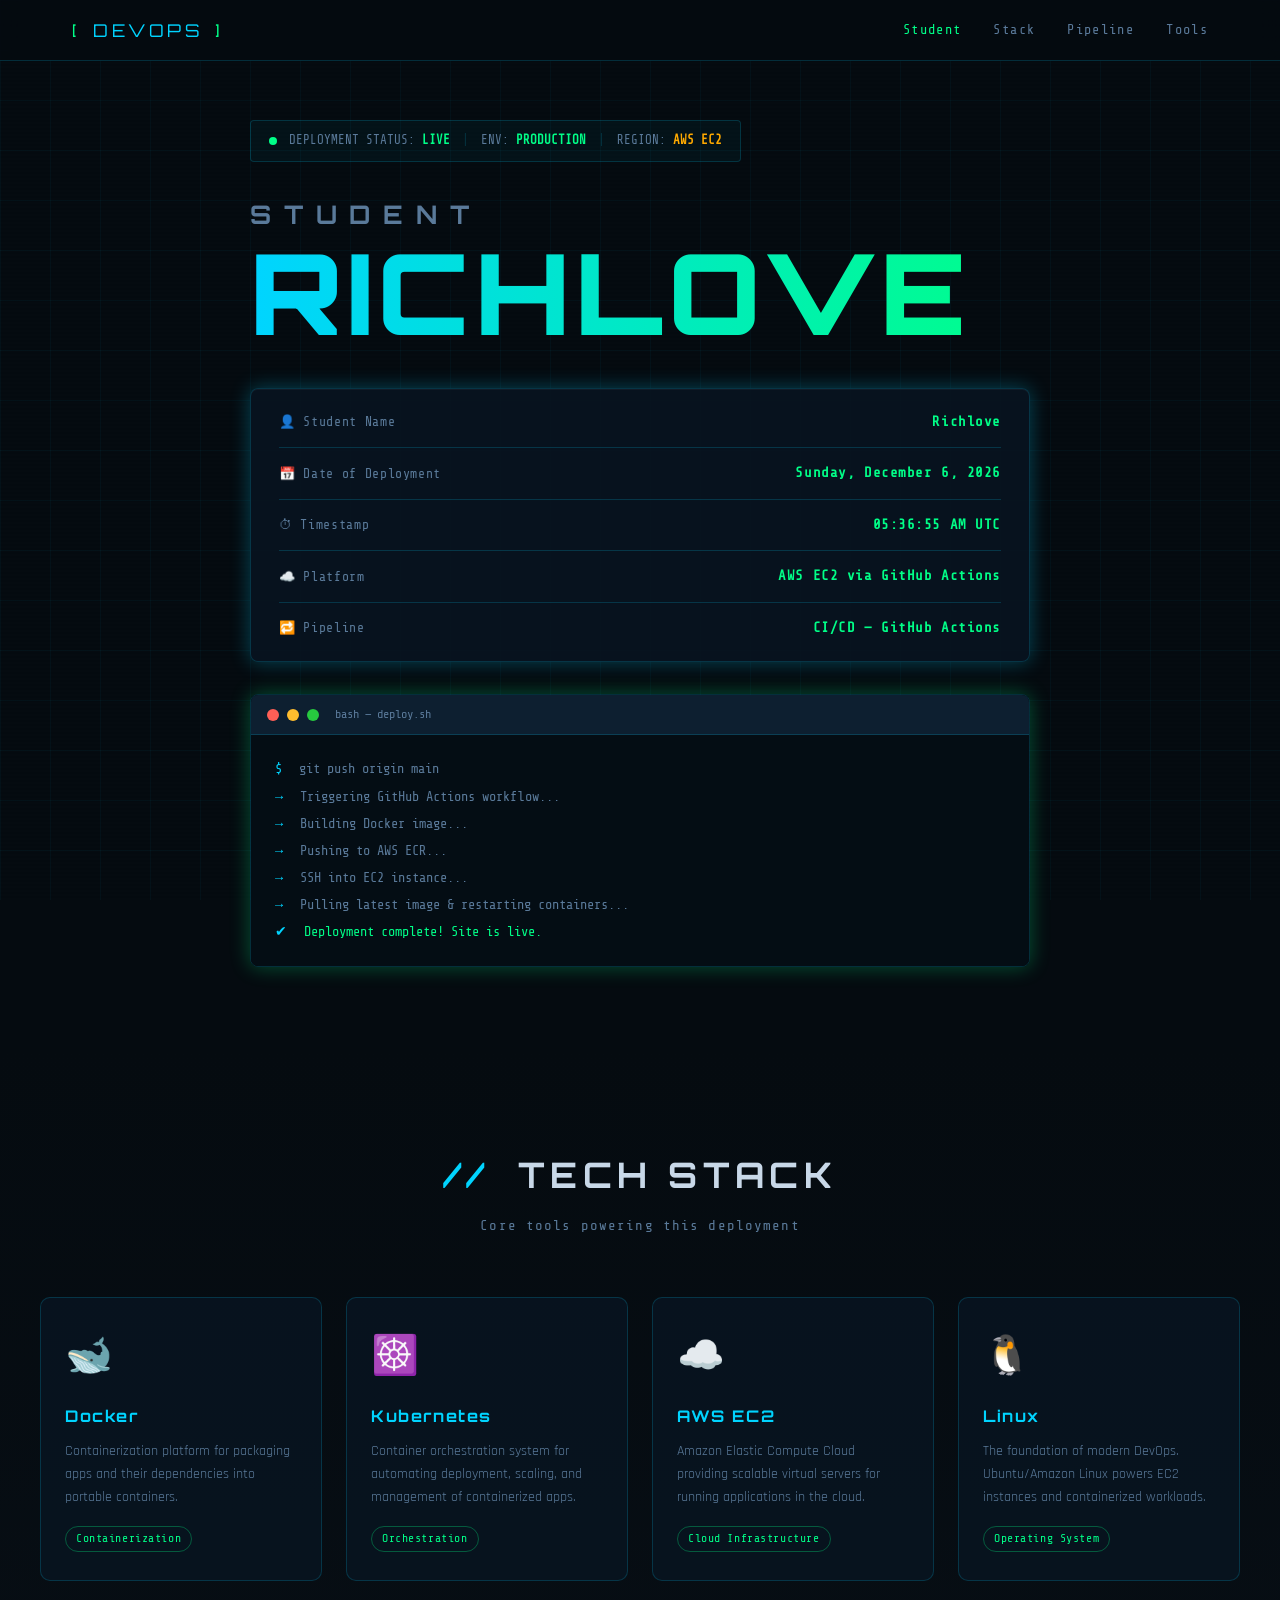
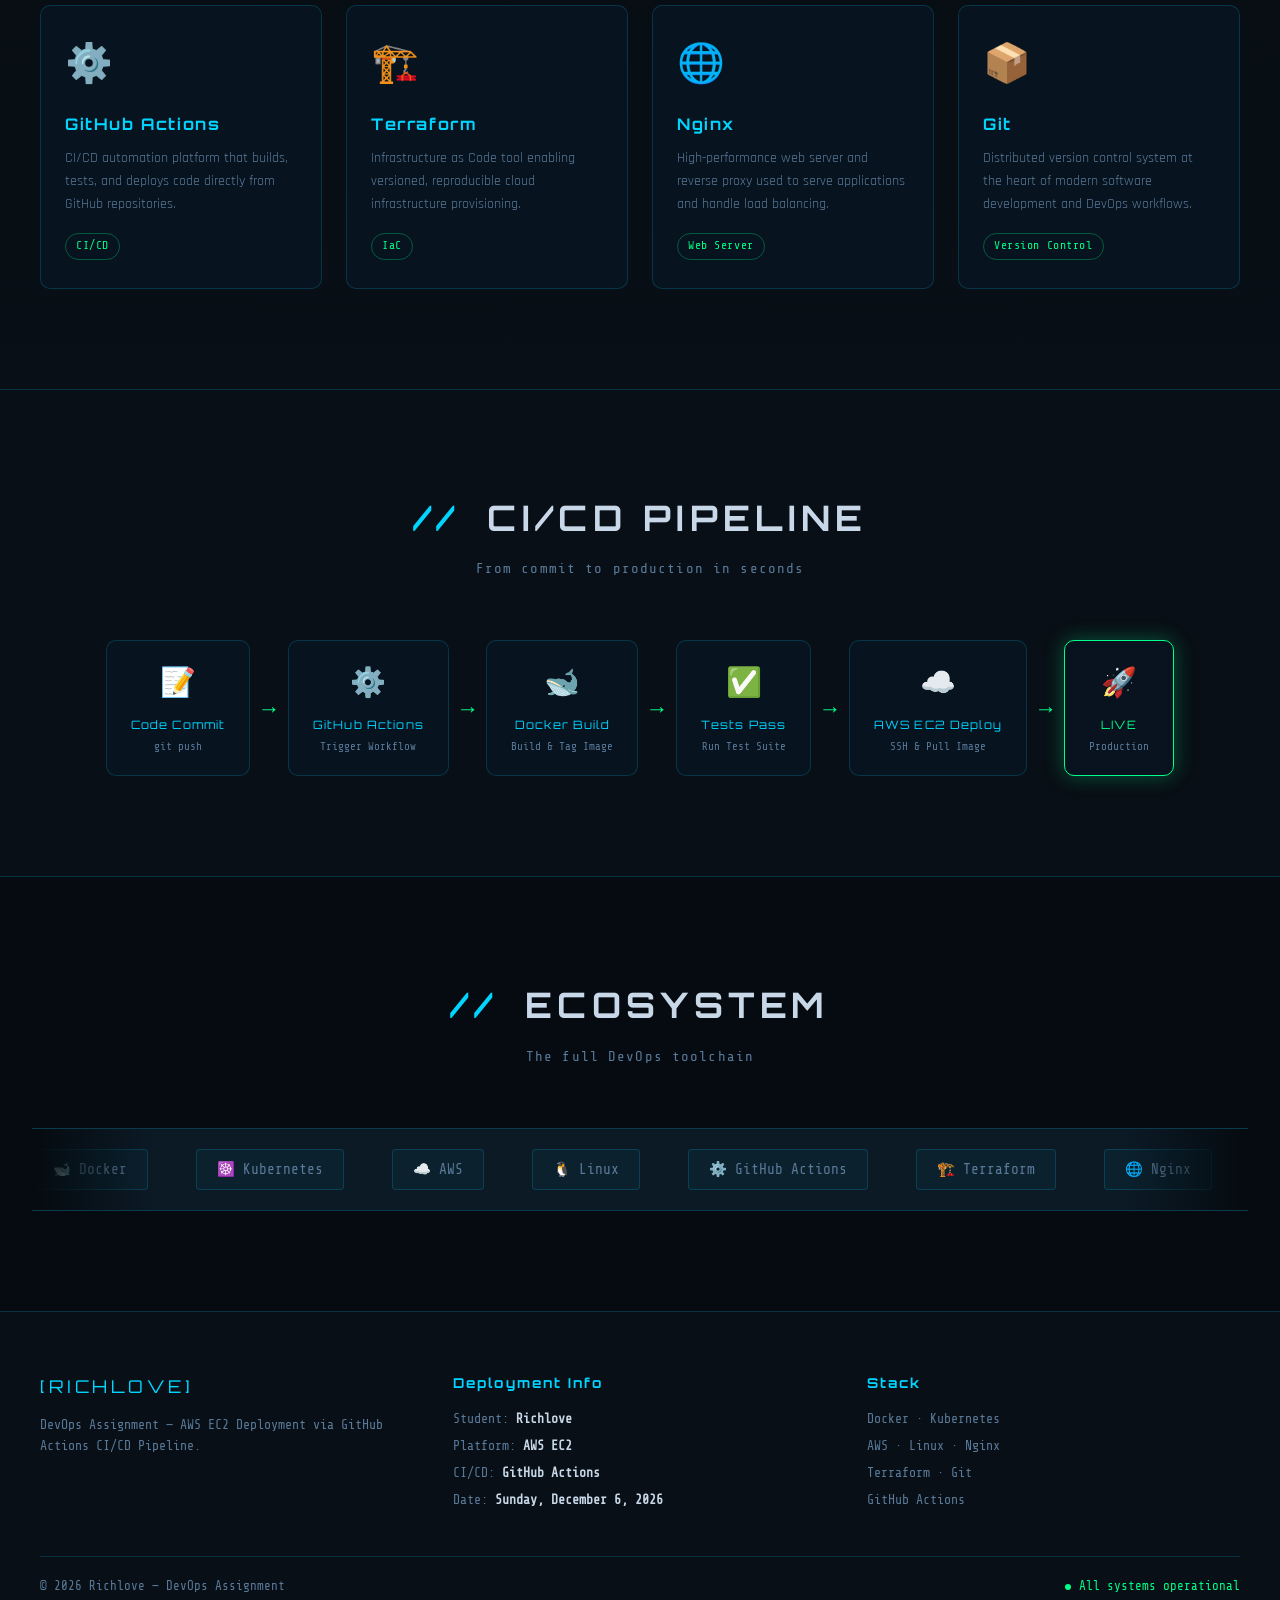
==== commit 3bd74ec8: "EC2 Deploy" ====
--- a/index.html
+++ b/index.html
@@ -3,7 +3,7 @@
 <head>
   <meta charset="UTF-8" />
   <meta name="viewport" content="width=device-width, initial-scale=1.0"/>
-  <title>Richlove | DevOps Deployment</title>
+  <title>Richlove | Github Actions Assignment</title>
   <link rel="stylesheet" href="style.css" />
   <link href="https://fonts.googleapis.com/css2?family=Share+Tech+Mono&family=Rajdhani:wght@400;600;700&family=Orbitron:wght@700;900&display=swap" rel="stylesheet"/>
 </head>
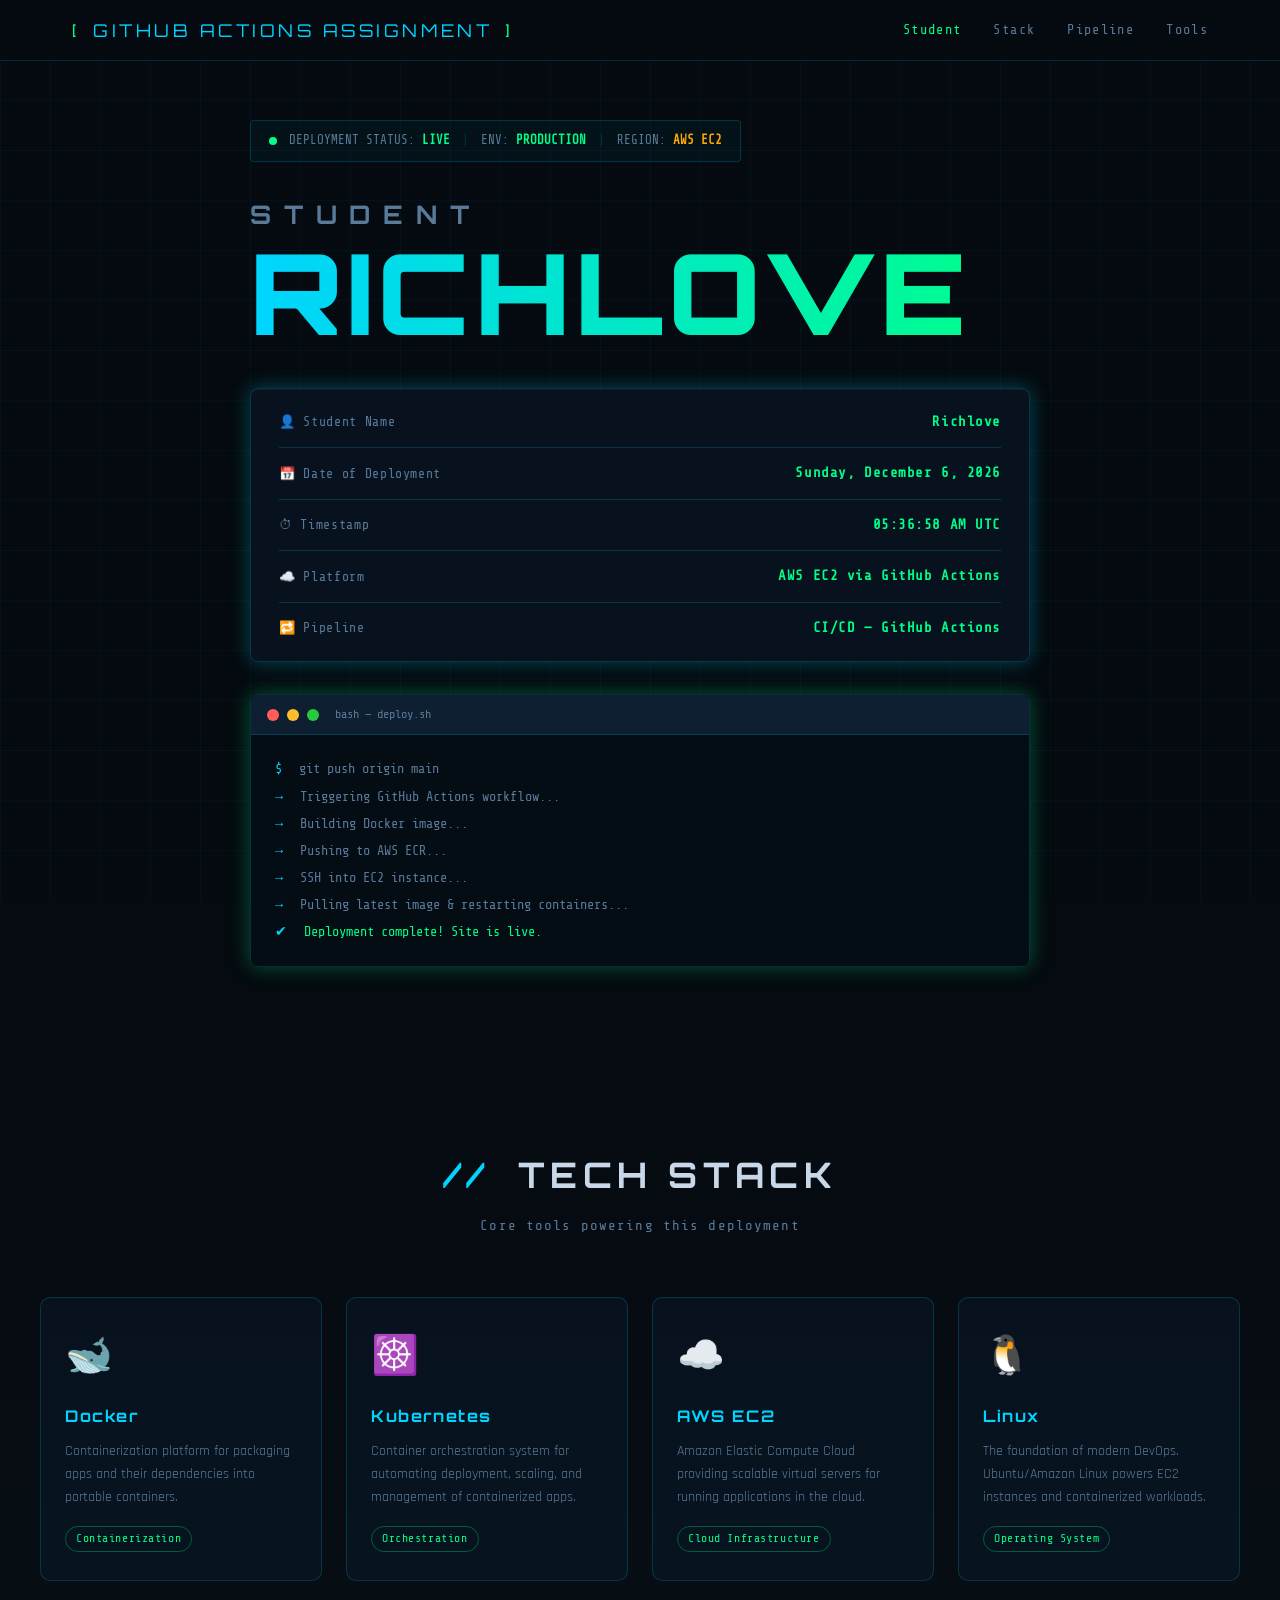
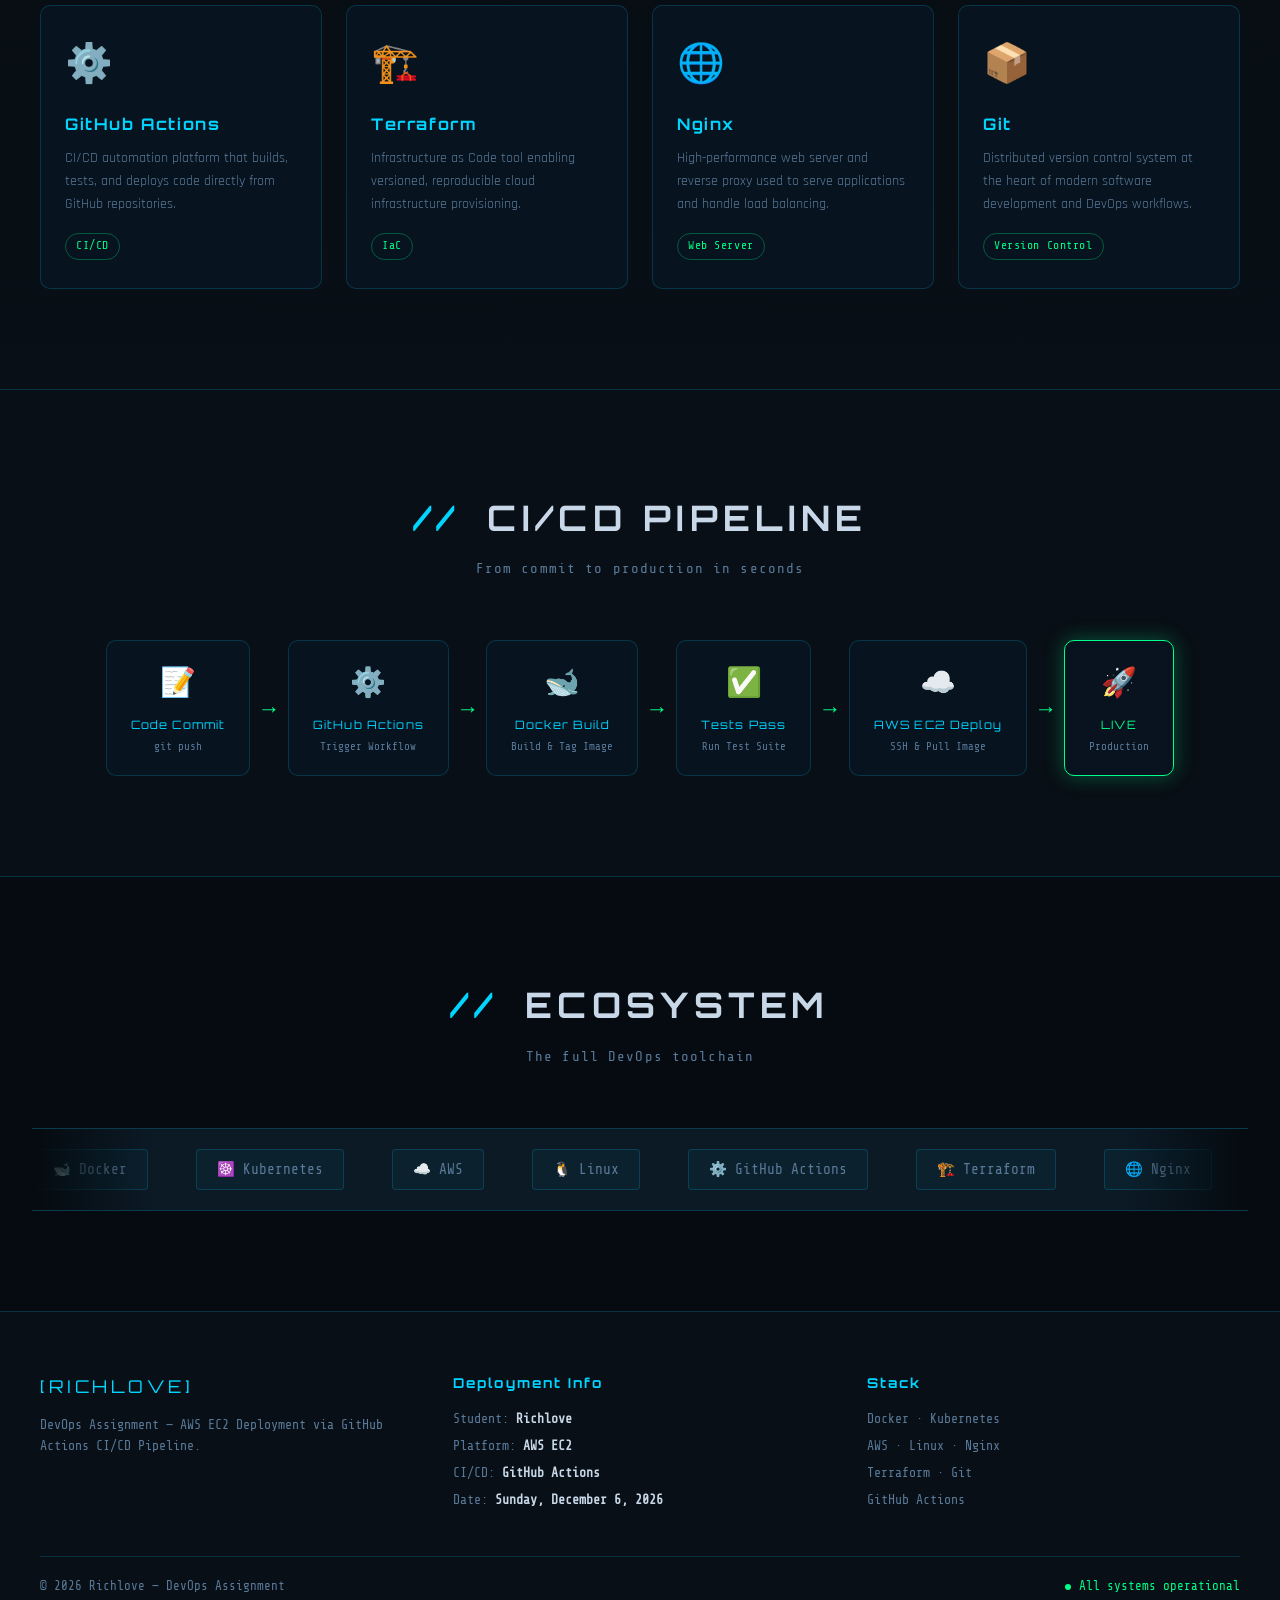
==== commit 4bcaa06f: "EC2 Deploy with OIDC" ====
--- a/index.html
+++ b/index.html
@@ -21,7 +21,7 @@
     <div class="header-inner">
       <div class="logo-mark">
         <span class="logo-bracket">[</span>
-        <span class="logo-text">DEVOPS</span>
+        <span class="logo-text">GITHUB ACTIONS ASSIGNMENT</span>
         <span class="logo-bracket">]</span>
       </div>
       <nav class="nav">
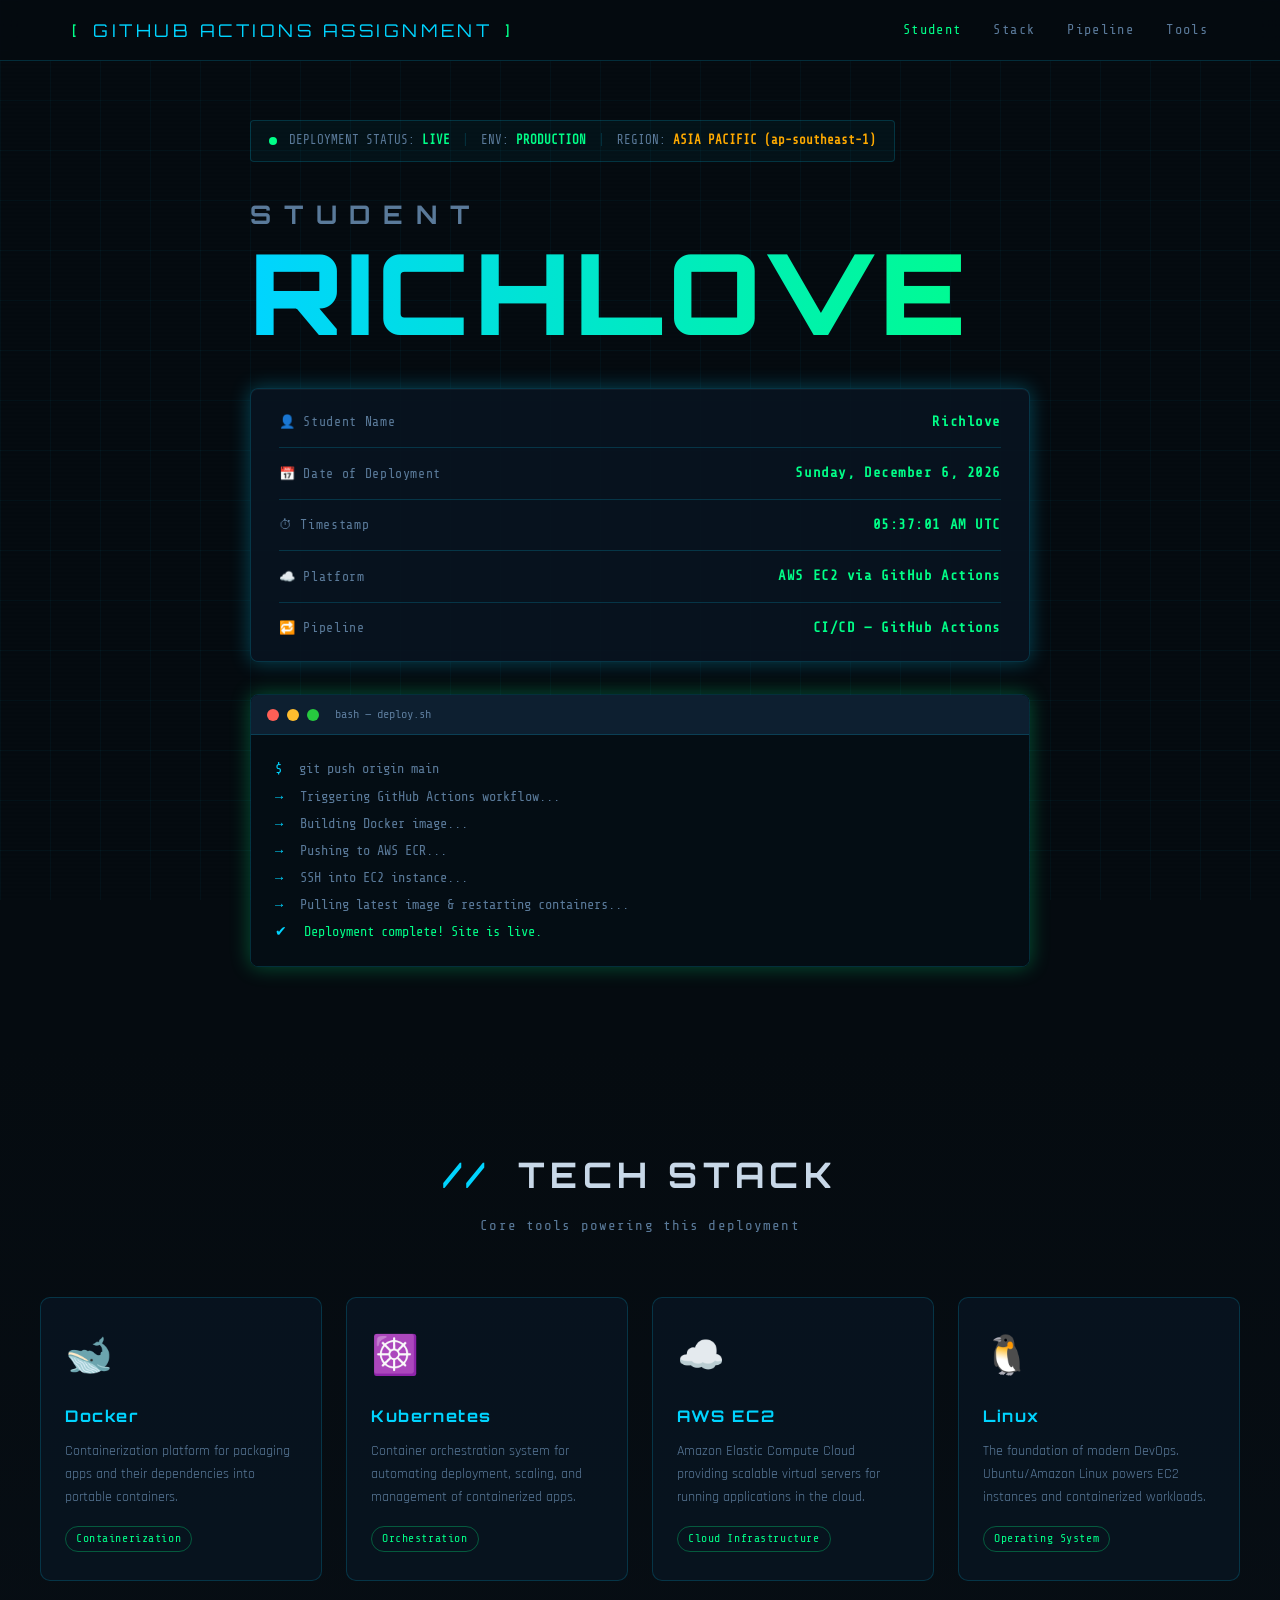
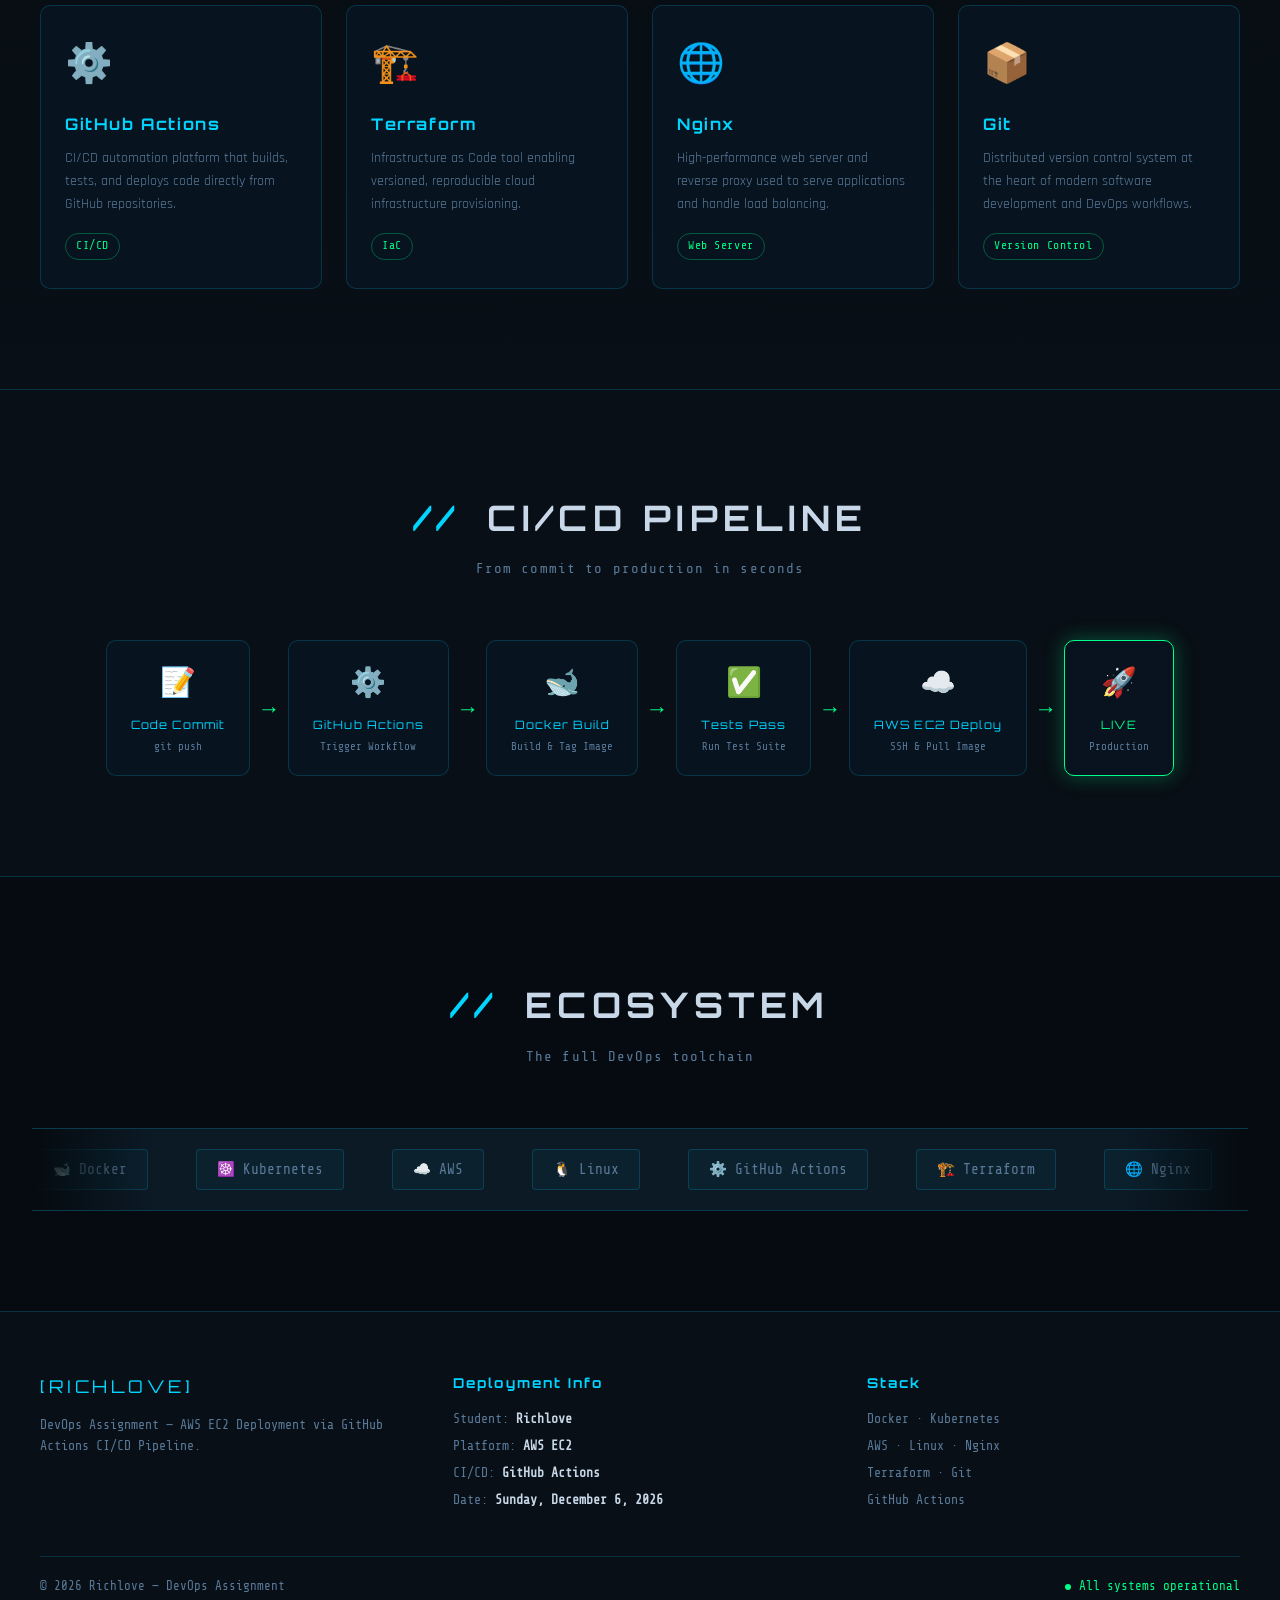
==== commit d5e2aee0: "EC2 Deploy with OIDC" ====
--- a/index.html
+++ b/index.html
@@ -42,7 +42,7 @@
         <span class="sep">|</span>
         <span>ENV: <strong class="green">PRODUCTION</strong></span>
         <span class="sep">|</span>
-        <span>REGION: <strong class="amber">AWS EC2</strong></span>
+        <span>REGION: <strong class="amber">ASIA PACIFIC (ap-southeast-1)</strong></span>
       </div>
 
       <h1 class="hero-title">
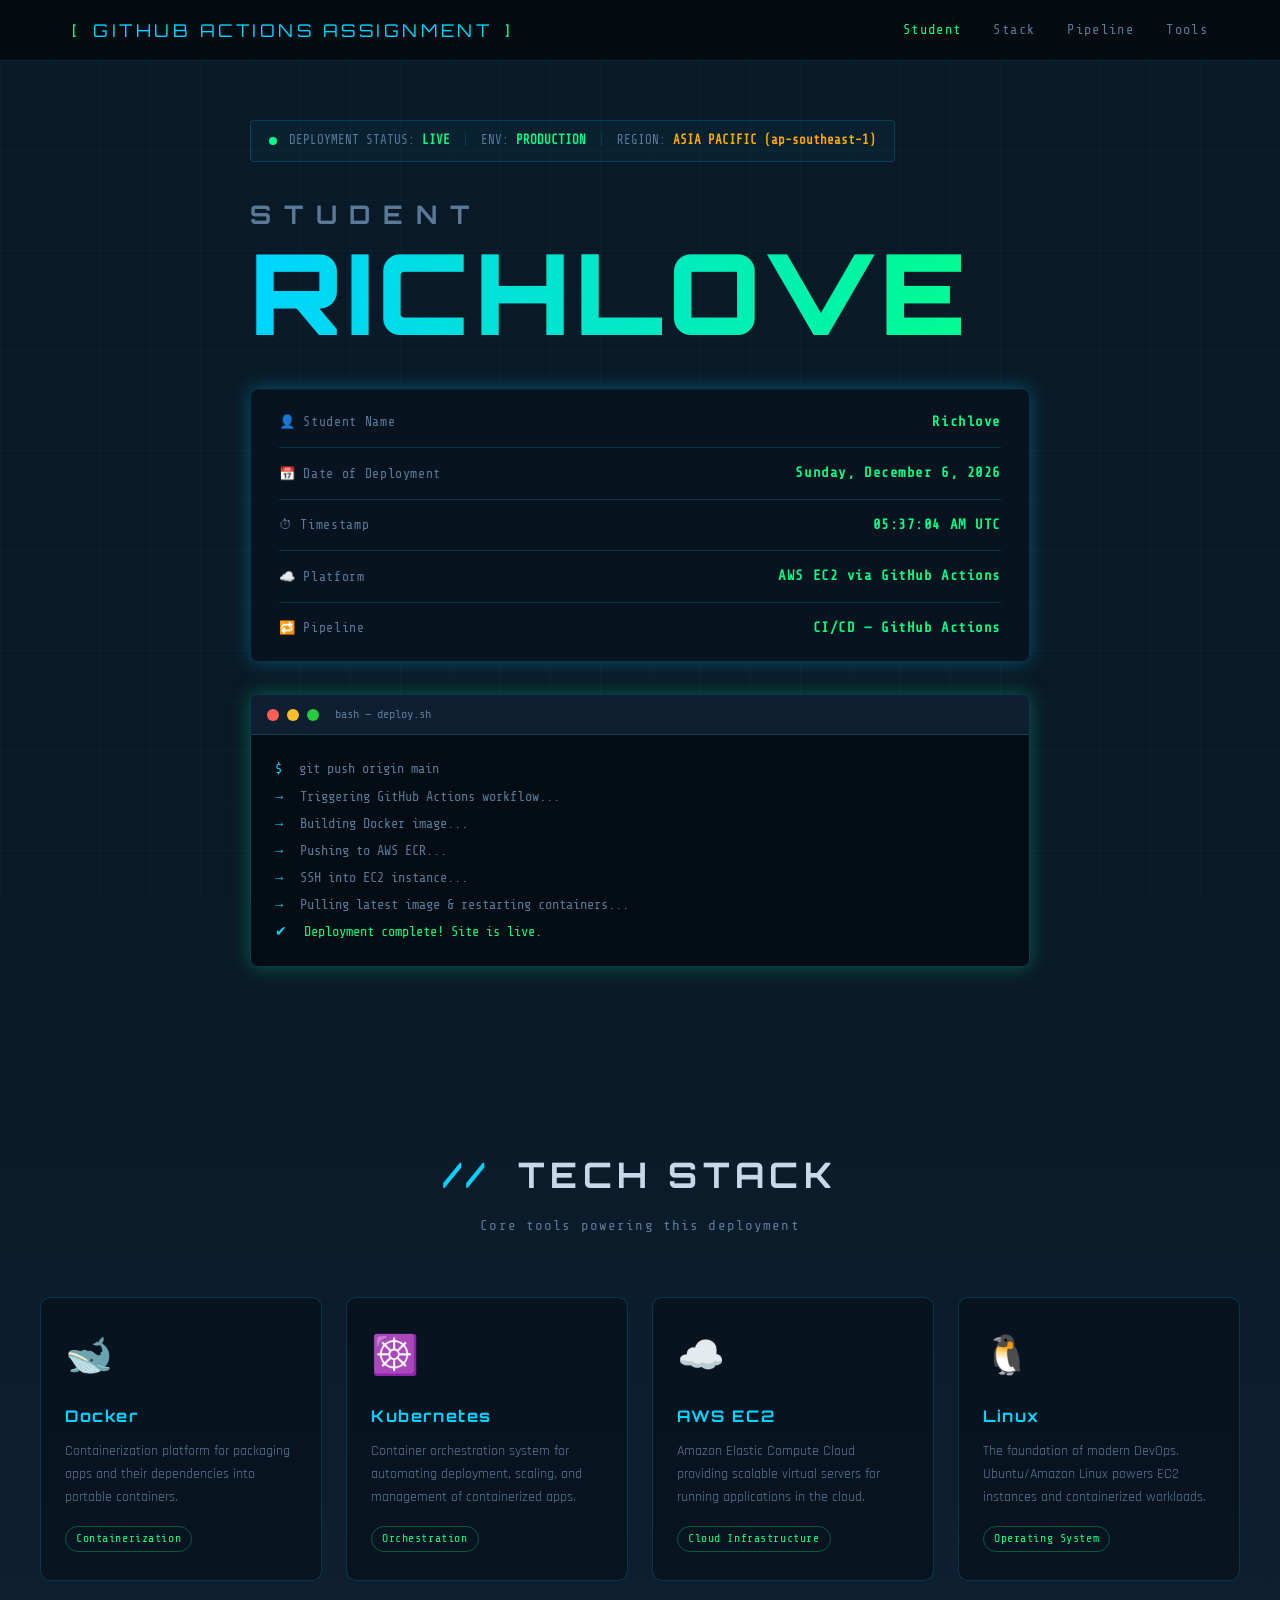
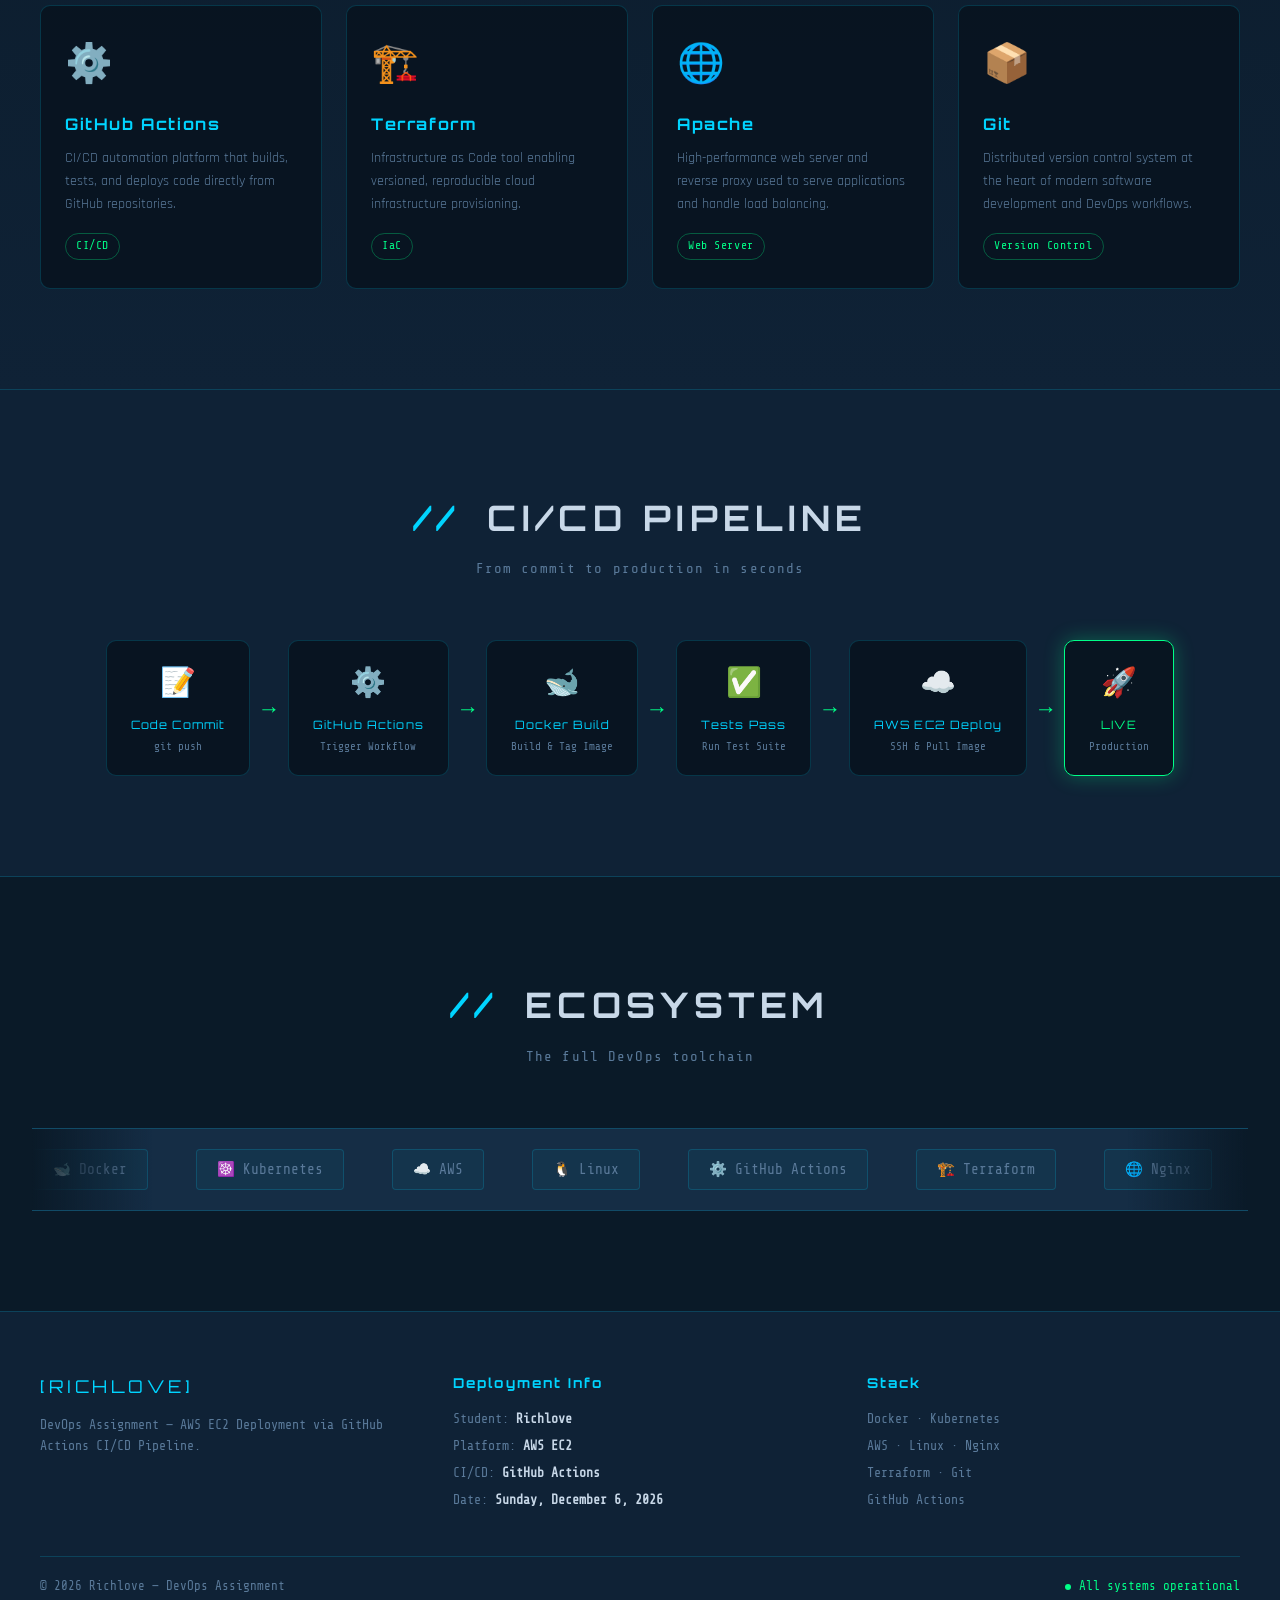
==== commit 4daf49f1: "EC2 Deploy with OIDC" ====
--- a/index.html
+++ b/index.html
@@ -170,7 +170,7 @@
           <img src="images/nginx.svg" alt="Nginx" onerror="this.style.display='none';this.nextElementSibling.style.display='flex'"/>
           <div class="icon-fallback" style="display:none">🌐</div>
         </div>
-        <h3>Nginx</h3>
+        <h3>Apache</h3>
         <p>High-performance web server and reverse proxy used to serve applications and handle load balancing.</p>
         <div class="tag">Web Server</div>
       </div>
--- a/style.css
+++ b/style.css
@@ -4,9 +4,9 @@
    ============================== */
 
 :root {
-  --bg: #050b10;
-  --bg2: #080f16;
-  --bg3: #0c1a26;
+  --bg: #0a1a28;
+  --bg2: #0f2236;
+  --bg3: #152d45;
   --green: #00ff88;
   --green-dim: #00cc6a;
   --amber: #ffaa00;
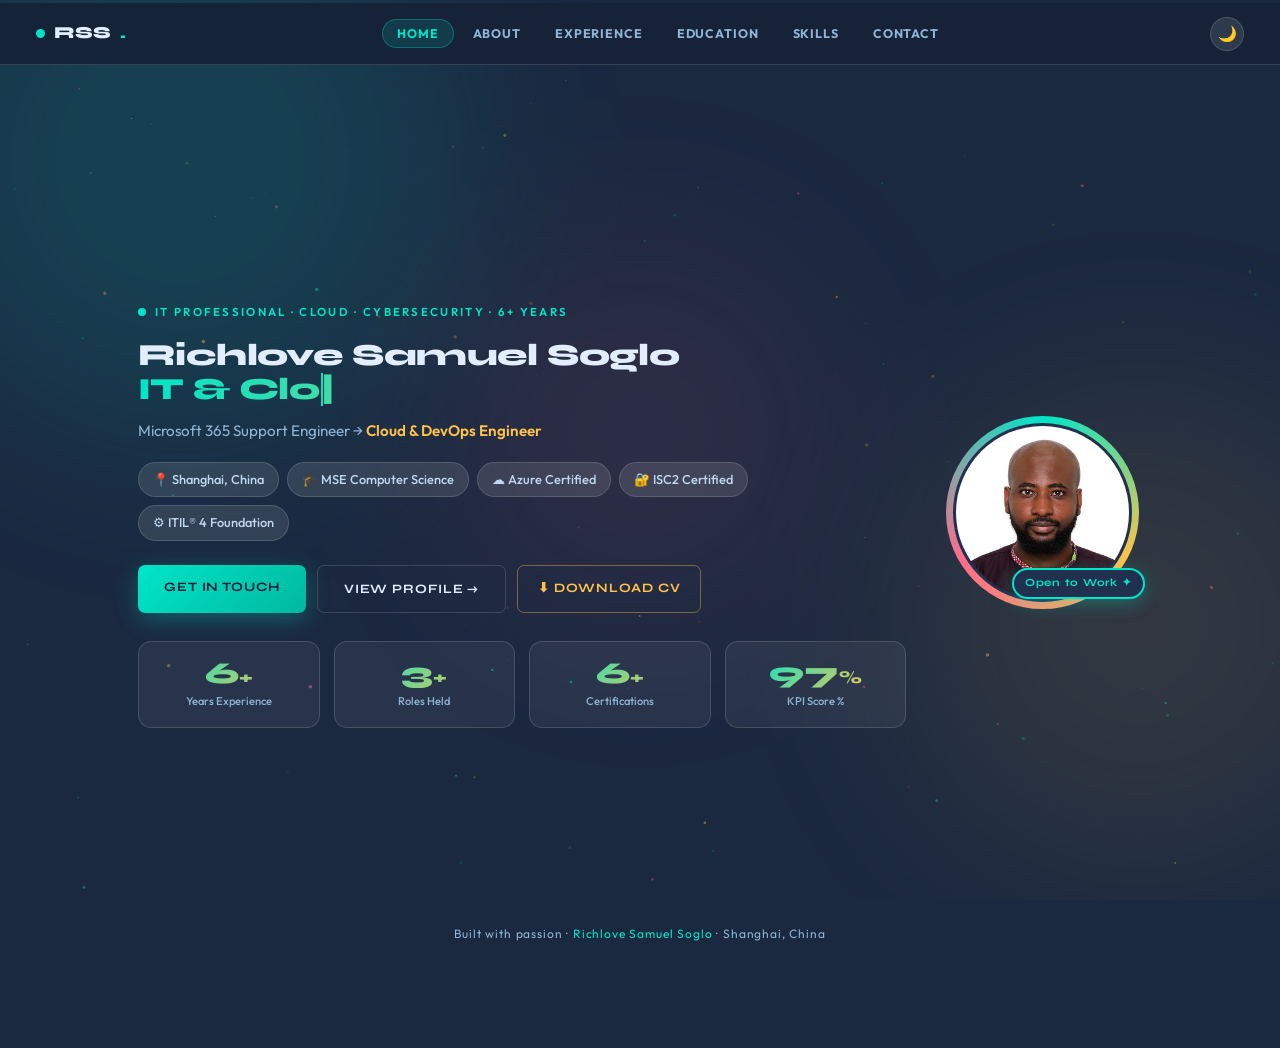
==== commit e8ee62ab: "ECR to EC2 Deplyment" ====
--- a/index.html
+++ b/index.html
@@ -1,303 +1,666 @@
 <!DOCTYPE html>
 <html lang="en">
 <head>
-  <meta charset="UTF-8" />
-  <meta name="viewport" content="width=device-width, initial-scale=1.0"/>
-  <title>Richlove | Github Actions Assignment</title>
-  <link rel="stylesheet" href="style.css" />
-  <link href="https://fonts.googleapis.com/css2?family=Share+Tech+Mono&family=Rajdhani:wght@400;600;700&family=Orbitron:wght@700;900&display=swap" rel="stylesheet"/>
+<meta charset="UTF-8">
+<meta name="viewport" content="width=device-width, initial-scale=1.0">
+<title>Richlove Samuel Soglo — IT &amp; Cloud Professional</title>
+<link href="https://fonts.googleapis.com/css2?family=Syne:wght@400;600;700;800&family=Outfit:wght@300;400;500;600&display=swap" rel="stylesheet">
+<style>
+/* ============================================================
+   CSS VARIABLES & RESET
+============================================================ */
+:root {
+  --bg:      #1a2840;
+  --bg2:     #223050;
+  --bg3:     #2a3a5e;
+  --nav-bg:  rgba(22,34,56,0.95);
+  --teal:    #00e5c8;
+  --teal2:   #00b8a0;
+  --tealA:   rgba(0,229,200,0.13);
+  --gold:    #ffc24a;
+  --rose:    #ff6b8a;
+  --text:    #e2eeff;
+  --text2:   #90b4d4;
+  --text3:   #c0d8f0;
+  --glass:   rgba(255,255,255,0.06);
+  --glass2:  rgba(255,255,255,0.11);
+  --border:  rgba(255,255,255,0.14);
+  --syne:    "Syne", sans-serif;
+  --body:    "Outfit", sans-serif;
+}
+body.light {
+  --bg:      #e8eef8;
+  --bg2:     #d8e2f2;
+  --bg3:     #c8d4ea;
+  --nav-bg:  rgba(232,238,248,0.96);
+  --teal:    #0095a8;
+  --teal2:   #007080;
+  --tealA:   rgba(0,149,168,0.13);
+  --gold:    #b06800;
+  --rose:    #cc3050;
+  --text:    #0d1e38;
+  --text2:   #345070;
+  --text3:   #1e3050;
+  --glass:   rgba(0,0,0,0.04);
+  --glass2:  rgba(0,0,0,0.08);
+  --border:  rgba(0,0,0,0.13);
+}
+*,*::before,*::after{box-sizing:border-box;margin:0;padding:0}
+html{scroll-behavior:smooth}
+body{background:var(--bg);color:var(--text);font-family:var(--body);min-height:100vh;overflow-x:hidden;line-height:1.7;font-size:17px;transition:background .3s,color .3s}
+
+/* ============================================================
+   PROGRESS BAR
+============================================================ */
+#prog{position:fixed;top:0;left:0;height:3px;width:0;z-index:9999;
+  background:linear-gradient(90deg,var(--teal),var(--gold),var(--rose));
+  box-shadow:0 0 10px var(--teal);transition:width .12s linear}
+
+/* ============================================================
+   CANVAS + BLOBS
+============================================================ */
+#cv{position:fixed;inset:0;z-index:0;pointer-events:none}
+.blobs{position:fixed;inset:0;z-index:0;pointer-events:none;overflow:hidden}
+.blob{position:absolute;border-radius:50%;filter:blur(100px);animation:blobF 14s ease-in-out infinite}
+.b1{width:560px;height:560px;background:#00e5c8;opacity:.13;top:-120px;left:-100px}
+.b2{width:480px;height:480px;background:#ffc24a;opacity:.10;bottom:4%;right:-100px;animation-delay:-5s}
+.b3{width:380px;height:380px;background:#ff6b8a;opacity:.09;top:48%;left:50%;transform:translate(-50%,-50%);animation-delay:-10s}
+@keyframes blobF{0%,100%{transform:translate(0,0) scale(1)}33%{transform:translate(28px,-18px) scale(1.04)}66%{transform:translate(-18px,24px) scale(.97)}}
+
+/* ============================================================
+   NAV
+============================================================ */
+nav{position:fixed;top:3px;left:0;right:0;z-index:100;height:62px;
+  background:var(--nav-bg);backdrop-filter:blur(22px);
+  border-bottom:1px solid var(--border);
+  display:flex;align-items:center;justify-content:space-between;padding:0 36px;
+  animation:slideD .5s ease both}
+@keyframes slideD{from{opacity:0;transform:translateY(-16px)}to{opacity:1;transform:translateY(0)}}
+.nav-logo{font-family:var(--syne);font-size:1.05rem;font-weight:800;color:var(--text);display:flex;align-items:center;gap:9px}
+.ndot{width:9px;height:9px;border-radius:50%;background:var(--teal);animation:glow 2s infinite}
+@keyframes glow{0%,100%{box-shadow:0 0 10px var(--teal)}50%{box-shadow:0 0 22px var(--teal),0 0 44px rgba(0,229,200,.4)}}
+.nav-links{display:flex;gap:4px}
+.nl{padding:6px 14px;border-radius:100px;font-size:.78rem;font-weight:700;letter-spacing:.07em;
+  text-transform:uppercase;color:var(--text2);border:1px solid transparent;
+  cursor:pointer;background:none;transition:all .25s;font-family:var(--body)}
+.nl:hover,.nl.active{color:var(--teal);border-color:rgba(0,229,200,.3);background:var(--tealA)}
+.nav-right{display:flex;align-items:center;gap:8px}
+.theme-btn{width:34px;height:34px;border-radius:50%;background:var(--glass2);border:1px solid var(--border);
+  cursor:pointer;font-size:.95rem;display:flex;align-items:center;justify-content:center;
+  transition:all .3s;color:var(--text)}
+.theme-btn:hover{background:var(--tealA);border-color:var(--teal);transform:rotate(20deg) scale(1.1)}
+.mbtn{display:none;background:none;border:none;color:var(--text);font-size:1.4rem;cursor:pointer}
+
+/* ============================================================
+   LAYOUT
+============================================================ */
+.wrap{position:relative;z-index:2;max-width:1060px;margin:0 auto;padding:0 28px 80px}
+
+/* ============================================================
+   PAGES
+============================================================ */
+.page{display:none;padding-top:86px}
+.page.active{display:block;animation:pageIn .4s ease both}
+@keyframes pageIn{from{opacity:0;transform:translateY(16px)}to{opacity:1;transform:translateY(0)}}
+
+/* staggered children on page entry */
+.page.active .hero-left>*{animation:fadeUp .6s ease both}
+.page.active .hero-left>*:nth-child(1){animation-delay:.05s}
+.page.active .hero-left>*:nth-child(2){animation-delay:.12s}
+.page.active .hero-left>*:nth-child(3){animation-delay:.19s}
+.page.active .hero-left>*:nth-child(4){animation-delay:.26s}
+.page.active .hero-left>*:nth-child(5){animation-delay:.33s}
+.page.active .hero-left>*:nth-child(6){animation-delay:.40s}
+.page.active .hero-right{animation:fadeUp .7s .2s ease both}
+.page.active .section{animation:fadeUp .5s ease both}
+.page.active .section:nth-child(2){animation-delay:.1s}
+.page.active .section:nth-child(3){animation-delay:.2s}
+.page.active .tl-item:nth-child(1){animation:fadeUp .5s .05s ease both}
+.page.active .tl-item:nth-child(2){animation:fadeUp .5s .15s ease both}
+.page.active .tl-item:nth-child(3){animation:fadeUp .5s .25s ease both}
+.page.active .edu-card:nth-child(1){animation:fadeUp .5s .05s ease both}
+.page.active .edu-card:nth-child(2){animation:fadeUp .5s .15s ease both}
+.page.active .cert-card{animation:fadeUp .45s ease both}
+.page.active .cert-card:nth-child(2){animation-delay:.07s}
+.page.active .cert-card:nth-child(3){animation-delay:.14s}
+.page.active .cert-card:nth-child(4){animation-delay:.21s}
+.page.active .cert-card:nth-child(5){animation-delay:.28s}
+.page.active .cert-card:nth-child(6){animation-delay:.35s}
+.page.active .skill-panel:nth-child(1){animation:fadeUp .5s .05s ease both}
+.page.active .skill-panel:nth-child(2){animation:fadeUp .5s .15s ease both}
+.page.active .contact-section{animation:fadeUp .5s .1s ease both}
+.page.active .stat-card:nth-child(1){animation:fadeUp .5s .1s ease both}
+.page.active .stat-card:nth-child(2){animation:fadeUp .5s .18s ease both}
+.page.active .stat-card:nth-child(3){animation:fadeUp .5s .26s ease both}
+.page.active .stat-card:nth-child(4){animation:fadeUp .5s .34s ease both}
+
+/* ============================================================
+   HERO
+============================================================ */
+.hero{min-height:calc(100vh - 62px);display:grid;grid-template-columns:1fr 200px;
+  align-items:center;gap:36px;padding:50px 0 36px}
+.hero-left{min-width:0}
+.eyebrow{display:inline-flex;align-items:center;gap:9px;margin-bottom:18px}
+.edot{width:8px;height:8px;border-radius:50%;background:var(--teal);animation:glow 2s infinite}
+.etxt{font-size:.72rem;font-weight:600;letter-spacing:.2em;text-transform:uppercase;color:var(--teal)}
+.hero-name{font-family:var(--syne);font-size:clamp(1.4rem,2.4vw,2.3rem);font-weight:800;
+  line-height:1.08;letter-spacing:-.02em;white-space:nowrap}
+.hero-name .l1{display:block;color:var(--text)}
+.hero-name .l2{display:block;background:linear-gradient(90deg,var(--teal),var(--gold));
+  -webkit-background-clip:text;-webkit-text-fill-color:transparent;background-clip:text}
+.tcursor{display:inline-block;width:2px;background:var(--teal);margin-left:2px;
+  animation:blink .75s step-end infinite;vertical-align:baseline}
+@keyframes blink{0%,100%{opacity:1}50%{opacity:0}}
+.hero-sub{margin-top:12px;font-size:.95rem;color:var(--text2)}
+.hero-sub strong{color:var(--gold);font-weight:600}
+.pills{margin-top:18px;display:flex;flex-wrap:wrap;gap:8px}
+.pill{display:flex;align-items:center;gap:6px;padding:6px 14px;background:var(--glass2);
+  border:1px solid var(--border);border-radius:100px;font-size:.8rem;font-weight:500;
+  color:var(--text3);transition:all .3s}
+.pill:hover{background:var(--tealA);border-color:var(--teal);color:var(--teal);transform:translateY(-2px)}
+.cta{margin-top:24px;display:flex;gap:11px;flex-wrap:wrap}
+.btn-p{padding:12px 26px;background:linear-gradient(135deg,var(--teal),var(--teal2));color:#0d1f38;
+  font-family:var(--syne);font-weight:700;font-size:.8rem;letter-spacing:.07em;text-transform:uppercase;
+  border:none;border-radius:7px;cursor:pointer;text-decoration:none;display:inline-block;
+  transition:all .3s;box-shadow:0 6px 24px rgba(0,229,200,.3)}
+.btn-p:hover{transform:translateY(-3px);box-shadow:0 12px 32px rgba(0,229,200,.45)}
+.btn-s{padding:12px 26px;background:transparent;color:var(--text);font-family:var(--syne);
+  font-weight:700;font-size:.8rem;letter-spacing:.07em;text-transform:uppercase;
+  border:1px solid var(--border);border-radius:7px;cursor:pointer;text-decoration:none;
+  display:inline-block;transition:all .3s}
+.btn-s:hover{border-color:var(--teal);color:var(--teal);transform:translateY(-3px)}
+.btn-dl{padding:12px 20px;background:transparent;color:var(--gold);font-family:var(--syne);
+  font-weight:700;font-size:.8rem;letter-spacing:.06em;text-transform:uppercase;
+  border:1px solid rgba(255,194,74,.4);border-radius:7px;cursor:pointer;text-decoration:none;
+  display:inline-flex;align-items:center;gap:6px;transition:all .3s}
+.btn-dl:hover{background:rgba(255,194,74,.1);border-color:var(--gold);transform:translateY(-3px)}
+
+/* photo */
+.hero-right{display:flex;justify-content:center;align-items:center}
+.photo-wrap{position:relative;width:185px;height:185px;flex-shrink:0}
+.photo-wrap::before{content:"";position:absolute;inset:-4px;border-radius:50%;
+  background:conic-gradient(var(--teal),var(--gold),var(--rose),var(--teal));
+  animation:spin 6s linear infinite;z-index:0}
+@keyframes spin{to{transform:rotate(360deg)}}
+.photo-wrap::after{content:"";position:absolute;inset:3px;border-radius:50%;background:var(--bg2);z-index:1}
+.photo-wrap img{position:absolute;inset:6px;border-radius:50%;object-fit:cover;
+  object-position:center top;z-index:2;width:calc(100% - 12px);height:calc(100% - 12px)}
+.badge{position:absolute;bottom:6px;right:-10px;background:var(--bg2);border:2px solid var(--teal);
+  border-radius:100px;padding:4px 11px;font-size:.68rem;font-weight:700;color:var(--teal);
+  font-family:var(--syne);letter-spacing:.07em;z-index:3;white-space:nowrap;
+  box-shadow:0 4px 18px rgba(0,229,200,.3)}
+
+/* stats */
+.stats{display:flex;gap:14px;margin-top:28px;flex-wrap:wrap}
+.stat{background:var(--glass);border:1px solid var(--border);border-radius:13px;
+  padding:16px 20px;backdrop-filter:blur(10px);text-align:center;flex:1;min-width:85px;
+  transition:all .3s;position:relative;overflow:hidden;cursor:default}
+.stat::after{content:"";position:absolute;bottom:0;left:0;right:0;height:2px;
+  background:linear-gradient(90deg,var(--teal),var(--gold));
+  transform:scaleX(0);transform-origin:left;transition:transform .4s}
+.stat:hover{border-color:rgba(0,229,200,.3);transform:translateY(-4px);box-shadow:0 12px 28px rgba(0,229,200,.1)}
+.stat:hover::after{transform:scaleX(1)}
+.stat-n{font-family:var(--syne);font-size:1.9rem;font-weight:800;line-height:1;
+  background:linear-gradient(135deg,var(--teal),var(--gold));
+  -webkit-background-clip:text;-webkit-text-fill-color:transparent;background-clip:text}
+.stat-n::after{content:"+";font-size:1.1rem}
+.stat:nth-child(4) .stat-n::after{content:"%"}
+.stat-l{font-size:.7rem;color:var(--text2);margin-top:4px;font-weight:500}
+
+/* ============================================================
+   SECTIONS
+============================================================ */
+.divider{height:1px;background:linear-gradient(to right,transparent,var(--teal),var(--gold),transparent);
+  margin:0 0 36px;opacity:.35}
+.section{margin-bottom:44px}
+.sec-head{display:flex;align-items:center;gap:16px;margin-bottom:24px}
+.sec-num{font-family:var(--syne);font-size:.65rem;font-weight:800;letter-spacing:.35em;color:var(--teal);text-transform:uppercase}
+.sec-title{font-family:var(--syne);font-size:1.8rem;font-weight:800;letter-spacing:-.02em;color:var(--text)}
+.sec-title em{font-style:normal;background:linear-gradient(90deg,var(--teal),var(--gold));
+  -webkit-background-clip:text;-webkit-text-fill-color:transparent;background-clip:text}
+.sec-line{flex:1;height:1px;background:linear-gradient(to right,var(--border),transparent)}
+
+/* profile card */
+.pcard{background:var(--glass);border:1px solid var(--border);border-radius:18px;
+  padding:34px 38px;backdrop-filter:blur(18px);position:relative;overflow:hidden;
+  transition:border-color .4s,box-shadow .4s}
+.pcard:hover{border-color:rgba(0,229,200,.32);box-shadow:0 16px 48px rgba(0,229,200,.07)}
+.pcard::before{content:"";position:absolute;top:0;left:0;right:0;height:2px;
+  background:linear-gradient(90deg,var(--teal),var(--gold),var(--rose))}
+.pcard p{font-size:1rem;line-height:1.85;color:var(--text3)}
+.pcard p+p{margin-top:14px}
+.pcard p strong{color:var(--text);font-weight:600}
+
+/* interests */
+.istrip{background:linear-gradient(135deg,var(--glass),rgba(0,229,200,.04));
+  border:1px solid rgba(0,229,200,.14);border-radius:14px;padding:24px 28px;
+  display:flex;flex-wrap:wrap;align-items:center;gap:11px;backdrop-filter:blur(12px)}
+.ilabel{font-family:var(--syne);font-size:.65rem;font-weight:800;letter-spacing:.18em;
+  text-transform:uppercase;color:var(--teal);margin-right:6px}
+.itag{padding:7px 16px;border-radius:100px;font-size:.88rem;font-weight:500;
+  color:var(--text3);background:var(--glass2);border:1px solid var(--border);transition:all .3s}
+.itag:hover{background:rgba(0,229,200,.12);border-color:rgba(0,229,200,.35);color:var(--teal);transform:scale(1.04)}
+
+/* timeline */
+.timeline{position:relative;padding-left:32px}
+.timeline::before{content:"";position:absolute;left:0;top:14px;bottom:14px;width:2px;
+  background:linear-gradient(to bottom,var(--teal),var(--gold),rgba(255,255,255,.04));border-radius:2px}
+.tl-item{position:relative;margin-bottom:20px}
+.tl-dot{position:absolute;left:-41px;top:18px;width:17px;height:17px;border-radius:50%;
+  background:var(--bg2);border:2px solid var(--teal);box-shadow:0 0 12px rgba(0,229,200,.4);
+  z-index:1;transition:all .3s}
+.tl-item:hover .tl-dot{background:var(--teal);transform:scale(1.3);box-shadow:0 0 20px var(--teal)}
+.ecard{background:var(--glass);border:1px solid var(--border);border-radius:15px;
+  padding:26px 30px;backdrop-filter:blur(13px);transition:all .35s;position:relative;overflow:hidden}
+.ecard:hover{border-color:rgba(0,229,200,.28);box-shadow:0 12px 40px rgba(0,229,200,.08);transform:translateY(-3px)}
+.ecard::after{content:"";position:absolute;inset:0;
+  background:linear-gradient(135deg,rgba(0,229,200,.03),transparent 60%);
+  opacity:0;transition:opacity .4s;pointer-events:none}
+.ecard:hover::after{opacity:1}
+.ehdr{display:flex;justify-content:space-between;align-items:flex-start;gap:12px;margin-bottom:5px;flex-wrap:wrap}
+.erole{font-family:var(--syne);font-size:1.05rem;font-weight:700;color:var(--text)}
+.ebadge{font-size:.75rem;font-weight:600;padding:3px 12px;border-radius:100px;
+  background:rgba(255,194,74,.12);border:1px solid rgba(255,194,74,.3);color:var(--gold);white-space:nowrap}
+.eco{font-size:.88rem;font-weight:500;color:var(--teal);margin-bottom:14px}
+.elist{list-style:none;display:flex;flex-direction:column;gap:8px}
+.elist li{font-size:.97rem;color:var(--text3);line-height:1.7;padding-left:18px;position:relative}
+.elist li::before{content:"";position:absolute;left:0;top:11px;width:5px;height:5px;
+  border-radius:50%;background:var(--teal);opacity:.75}
+.ach{margin-top:18px;padding:16px 20px;background:rgba(255,194,74,.05);
+  border:1px solid rgba(255,194,74,.15);border-radius:9px}
+.achlabel{font-family:var(--syne);font-size:.67rem;font-weight:700;letter-spacing:.14em;
+  text-transform:uppercase;color:var(--gold);margin-bottom:10px;display:flex;align-items:center;gap:6px}
+.achlabel::before{content:"★";font-size:10px}
+
+/* education */
+.edu-grid{display:grid;grid-template-columns:1fr 1fr;gap:16px}
+.edu-card{background:var(--glass);border:1px solid var(--border);border-radius:15px;
+  padding:26px;backdrop-filter:blur(13px);position:relative;overflow:hidden;transition:all .4s}
+.edu-card:hover{transform:translateY(-5px);border-color:rgba(255,194,74,.35);box-shadow:0 18px 40px rgba(255,194,74,.1)}
+.edu-card::before{content:"";position:absolute;top:0;left:0;right:0;height:3px;
+  background:linear-gradient(90deg,var(--gold),var(--teal));transform:scaleX(0);
+  transform-origin:left;transition:transform .4s}
+.edu-card:hover::before{transform:scaleX(1)}
+.edu-icon{width:44px;height:44px;border-radius:11px;background:rgba(255,194,74,.12);
+  display:flex;align-items:center;justify-content:center;font-size:20px;margin-bottom:16px}
+.edu-deg{font-family:var(--syne);font-size:.97rem;font-weight:700;color:var(--text);margin-bottom:3px}
+.edu-field{font-size:.88rem;font-weight:500;color:var(--teal);margin-bottom:8px}
+.edu-school{font-size:.85rem;color:var(--text2);line-height:1.5}
+.edu-date{margin-top:11px;font-size:.75rem;color:var(--gold);font-weight:600}
+
+/* certs */
+.cert-grid{display:grid;grid-template-columns:repeat(3,1fr);gap:13px}
+.cert-card{background:var(--glass);border:1px solid var(--border);border-radius:13px;
+  padding:20px;backdrop-filter:blur(12px);transition:all .3s;cursor:default}
+.cert-card:hover{border-color:rgba(0,229,200,.35);transform:translateY(-3px) scale(1.02);
+  box-shadow:0 12px 32px rgba(0,229,200,.11)}
+.cicon{width:40px;height:40px;border-radius:9px;background:rgba(0,229,200,.12);
+  display:flex;align-items:center;justify-content:center;font-family:var(--syne);
+  font-size:.75rem;font-weight:800;color:var(--teal);margin-bottom:13px}
+.cname{font-size:.88rem;font-weight:600;color:var(--text);line-height:1.4;margin-bottom:6px}
+.corg{font-size:.78rem;color:var(--text2)}
+
+/* skills */
+.skills-grid{display:grid;grid-template-columns:1fr 1fr;gap:16px}
+.spanel{background:var(--glass);border:1px solid var(--border);border-radius:15px;
+  padding:26px;backdrop-filter:blur(13px)}
+.stitle{font-family:var(--syne);font-size:.75rem;font-weight:700;letter-spacing:.14em;
+  text-transform:uppercase;color:var(--text2);margin-bottom:16px;display:flex;align-items:center;gap:8px}
+.stitle::before{content:"";width:13px;height:2px;background:linear-gradient(to right,var(--teal),var(--gold));border-radius:2px}
+.tags{display:flex;flex-wrap:wrap;gap:7px}
+.tag{padding:6px 14px;border-radius:100px;font-size:.82rem;font-weight:500;
+  border:1px solid var(--border);color:var(--text2);background:var(--glass);cursor:default;transition:all .22s}
+.tag:hover{background:var(--tealA);border-color:rgba(0,229,200,.38);color:var(--teal);transform:translateY(-2px)}
+.tag.hot{background:rgba(0,229,200,.1);border-color:rgba(0,229,200,.3);color:var(--teal)}
+.tag.warm{background:rgba(255,194,74,.08);border-color:rgba(255,194,74,.25);color:var(--gold)}
+
+/* contact */
+.cbox{text-align:center;padding:52px 24px;background:var(--glass);border:1px solid var(--border);
+  border-radius:20px;backdrop-filter:blur(18px);position:relative;overflow:hidden;margin-bottom:32px}
+.cbox::before{content:"";position:absolute;top:0;left:0;right:0;height:3px;
+  background:linear-gradient(90deg,var(--teal),var(--gold),var(--rose))}
+.cbox h2{font-family:var(--syne);font-size:2.1rem;font-weight:800;margin-bottom:10px;
+  background:linear-gradient(90deg,var(--teal),var(--gold));
+  -webkit-background-clip:text;-webkit-text-fill-color:transparent;background-clip:text}
+.cbox p{color:var(--text2);font-size:.97rem;margin-bottom:28px}
+.clinks{display:flex;justify-content:center;flex-wrap:wrap;gap:13px}
+.clink{display:flex;align-items:center;gap:8px;padding:11px 20px;
+  border:1px solid var(--border);border-radius:9px;color:var(--text3);text-decoration:none;
+  font-size:.9rem;font-weight:500;backdrop-filter:blur(8px);transition:all .3s}
+.clink:hover{border-color:var(--teal);color:var(--teal);background:rgba(0,229,200,.08);
+  transform:translateY(-3px);box-shadow:0 8px 24px rgba(0,229,200,.14)}
+
+footer{text-align:center;font-size:.75rem;color:var(--text2);padding-bottom:24px;letter-spacing:.07em}
+footer span{color:var(--teal)}
+
+/* keyframes */
+@keyframes slideRight{from{opacity:0;transform:translateX(-26px)}to{opacity:1;transform:translateX(0)}}
+@keyframes fadeUp{from{opacity:0;transform:translateY(20px)}to{opacity:1;transform:translateY(0)}}
+
+/* responsive */
+@media(max-width:820px){
+  .hero{grid-template-columns:1fr;gap:28px;min-height:auto;padding:36px 0 28px}
+  .hero-right{order:-1}
+  .photo-wrap{width:150px;height:150px}
+  nav{padding:0 18px}
+  .nav-links{display:none;flex-direction:column;position:absolute;top:62px;left:0;right:0;
+    background:var(--nav-bg);padding:10px 18px;border-bottom:1px solid var(--border)}
+  .nav-links.open{display:flex}
+  .mbtn{display:block}
+  .edu-grid,.skills-grid{grid-template-columns:1fr}
+  .cert-grid{grid-template-columns:1fr 1fr}
+}
+@media(max-width:480px){
+  .cert-grid{grid-template-columns:1fr}
+  .wrap{padding:0 14px 60px}
+  .hero-name{white-space:normal}
+}
+</style>
 </head>
 <body>
 
-  <!-- Animated grid background -->
-  <div class="grid-bg"></div>
-  <div class="scanline"></div>
-
-  <!-- Particles -->
-  <div class="particles" id="particles"></div>
-
-  <!-- Header -->
-  <header class="header">
-    <div class="header-inner">
-      <div class="logo-mark">
-        <span class="logo-bracket">[</span>
-        <span class="logo-text">GITHUB ACTIONS ASSIGNMENT</span>
-        <span class="logo-bracket">]</span>
-      </div>
-      <nav class="nav">
-        <a href="#student">Student</a>
-        <a href="#stack">Stack</a>
-        <a href="#pipeline">Pipeline</a>
-        <a href="#tools">Tools</a>
-      </nav>
-    </div>
-  </header>
-
-  <!-- Hero Section -->
-  <section class="hero" id="student">
-    <div class="hero-content">
-      <div class="status-bar">
-        <span class="status-dot"></span>
-        <span>DEPLOYMENT STATUS: <strong class="green">LIVE</strong></span>
-        <span class="sep">|</span>
-        <span>ENV: <strong class="green">PRODUCTION</strong></span>
-        <span class="sep">|</span>
-        <span>REGION: <strong class="amber">ASIA PACIFIC (ap-southeast-1)</strong></span>
-      </div>
-
-      <h1 class="hero-title">
-        <span class="line1">STUDENT</span>
-        <span class="line2">RICHLOVE</span>
+<div id="prog"></div>
+<canvas id="cv"></canvas>
+<div class="blobs"><div class="blob b1"></div><div class="blob b2"></div><div class="blob b3"></div></div>
+
+<nav>
+  <div class="nav-logo"><span class="ndot"></span>RSS<span style="color:var(--teal)">.</span></div>
+  <div class="nav-links">
+    <button class="nl" data-page="home">Home</button>
+    <button class="nl" data-page="about">About</button>
+    <button class="nl" data-page="experience">Experience</button>
+    <button class="nl" data-page="education">Education</button>
+    <button class="nl" data-page="skills">Skills</button>
+    <button class="nl" data-page="contact">Contact</button>
+  </div>
+  <div class="nav-right">
+    <button class="theme-btn" id="themeBtn">🌙</button>
+    <button class="mbtn">☰</button>
+  </div>
+</nav>
+
+<div class="wrap">
+
+<!-- ══ HOME ══ -->
+<div id="page-home" class="page">
+  <div class="hero">
+    <div class="hero-left">
+      <div class="eyebrow"><span class="edot"></span><span class="etxt">IT Professional · Cloud · Cybersecurity · 6+ Years</span></div>
+      <h1 class="hero-name">
+        <span class="l1">Richlove Samuel Soglo</span>
+        <span class="l2"><span id="tw"></span><span class="tcursor">|</span></span>
       </h1>
-
-      <div class="deploy-card">
-        <div class="deploy-card-inner">
-          <div class="deploy-row">
-            <span class="label">👤 Student Name</span>
-            <span class="value">Richlove</span>
-          </div>
-          <div class="divider"></div>
-          <div class="deploy-row">
-            <span class="label">📅 Date of Deployment</span>
-            <span class="value" id="deploy-date">Loading...</span>
-          </div>
-          <div class="divider"></div>
-          <div class="deploy-row">
-            <span class="label">⏱ Timestamp</span>
-            <span class="value" id="deploy-time">Loading...</span>
-          </div>
-          <div class="divider"></div>
-          <div class="deploy-row">
-            <span class="label">☁️ Platform</span>
-            <span class="value">AWS EC2 via GitHub Actions</span>
-          </div>
-          <div class="divider"></div>
-          <div class="deploy-row">
-            <span class="label">🔁 Pipeline</span>
-            <span class="value">CI/CD — GitHub Actions</span>
+      <p class="hero-sub">Microsoft 365 Support Engineer → <strong>Cloud &amp; DevOps Engineer</strong></p>
+      <div class="pills">
+        <span class="pill">📍 Shanghai, China</span>
+        <span class="pill">🎓 MSE Computer Science</span>
+        <span class="pill">☁ Azure Certified</span>
+        <span class="pill">🔐 ISC2 Certified</span>
+        <span class="pill">⚙ ITIL® 4 Foundation</span>
+      </div>
+      <div class="cta">
+        <a href="mailto:richlovesoglo@gmail.com" class="btn-p">Get In Touch</a>
+        <button class="btn-s" data-goto="about">View Profile →</button>
+        <a href="#" class="btn-dl" id="dlCV">⬇ Download CV</a>
+      </div>
+      <div class="stats">
+        <div class="stat"><div class="stat-n" data-t="6">0</div><div class="stat-l">Years Experience</div></div>
+        <div class="stat"><div class="stat-n" data-t="3">0</div><div class="stat-l">Roles Held</div></div>
+        <div class="stat"><div class="stat-n" data-t="6">0</div><div class="stat-l">Certifications</div></div>
+        <div class="stat"><div class="stat-n" data-t="98">0</div><div class="stat-l">KPI Score %</div></div>
+      </div>
+    </div>
+    <div class="hero-right">
+      <div class="photo-wrap">
+        <img src="[data-uri]" alt="Richlove Samuel Soglo">
+        <span class="badge">Open to Work ✦</span>
+      </div>
+    </div>
+  </div>
+</div>
+
+<!-- ══ ABOUT ══ -->
+<div id="page-about" class="page">
+  <div class="divider"></div>
+  <div class="section">
+    <div class="sec-head"><span class="sec-num">01</span><h2 class="sec-title">About <em>Me</em></h2><div class="sec-line"></div></div>
+    <div class="pcard">
+      <p>Results-driven IT professional with over <strong>6 years of progressive experience</strong> spanning technical support, systems administration, and cloud-based services. Holding a Master's degree in Computer Science and industry certifications including <strong>Microsoft Azure Fundamentals</strong>, <strong>ISC2 Certified in Cybersecurity</strong>, and <strong>ITIL® 4 Foundation</strong>, I bring a strong blend of technical depth and service quality management.</p>
+      <p>Most recently serving as a <strong>Microsoft 365 Support Engineer</strong>, I have hands-on experience supporting enterprise cloud environments, managing accounts and licenses, and delivering premium client-facing technical solutions. Now seeking to deepen cloud computing expertise and transition into <strong>AWS and broader cloud engineering roles</strong>, leveraging a solid foundation in IT infrastructure, cybersecurity, and customer success.</p>
+    </div>
+  </div>
+  <div class="section">
+    <div class="sec-head"><span class="sec-num">02</span><h2 class="sec-title">Areas of <em>Interest</em></h2><div class="sec-line"></div></div>
+    <div class="istrip">
+      <span class="ilabel">Focus →</span>
+      <span class="itag">☁ DevOps &amp; Cloud Engineering</span>
+      <span class="itag">🛠 IT Technical Support</span>
+      <span class="itag">👥 Client Management</span>
+      <span class="itag">📊 Service Quality Management</span>
+      <span class="itag">🚀 Customer Success</span>
+      <span class="itag">⚙ Business Operations Support</span>
+    </div>
+  </div>
+</div>
+
+<!-- ══ EXPERIENCE ══ -->
+<div id="page-experience" class="page">
+  <div class="divider"></div>
+  <div class="section">
+    <div class="sec-head"><span class="sec-num">03</span><h2 class="sec-title">Work <em>Experience</em></h2><div class="sec-line"></div></div>
+    <div class="timeline">
+      <div class="tl-item">
+        <div class="tl-dot"></div>
+        <div class="ecard">
+          <div class="ehdr"><div class="erole">Microsoft 365 Support Engineer</div><div class="ebadge">Jul 2021 — Sep 2025</div></div>
+          <div class="eco">Shanghai Wicresoft Co. Ltd · Commerce · China</div>
+          <ul class="elist">
+            <li>Facilitated onboarding of new Microsoft 365 business customers by configuring accounts and licenses to meet operational needs.</li>
+            <li>Handled technical support cases related to accounts and licenses through phone and email communications.</li>
+            <li>Prepared comprehensive reports documenting support requests, resolution steps, timelines, and stakeholders involved.</li>
+            <li>Performed escalations to backend teams and cross-functional collaborations to provide premium support.</li>
+          </ul>
+          <div class="ach">
+            <div class="achlabel">Key Achievements</div>
+            <ul class="elist">
+              <li>Maintained excellent KPI rating of 4.98–4.80 monthly, helping team achieve overall performance requirements.</li>
+              <li>Led onboarding training programs to support new employees in performing their roles effectively.</li>
+              <li>Promoted to Senior Technical Support Engineer and Provisional Team Lead.</li>
+              <li>Received Quarterly EOM (2023), Monthly Best Performance (2024), and Monthly Incentive Award Winner.</li>
+              <li>Improved team performance through training on process documentation and feedback collection.</li>
+            </ul>
           </div>
         </div>
       </div>
-
-      <div class="terminal-block">
-        <div class="terminal-bar">
-          <span class="t-dot red"></span><span class="t-dot yellow"></span><span class="t-dot green"></span>
-          <span class="t-title">bash — deploy.sh</span>
+      <div class="tl-item">
+        <div class="tl-dot"></div>
+        <div class="ecard">
+          <div class="ehdr"><div class="erole">IT Systems Administrator</div><div class="ebadge">Sep 2018 — Aug 2019</div></div>
+          <div class="eco">Tema General Hospital · Ghana</div>
+          <ul class="elist">
+            <li>Diagnosed and resolved network challenges, ensuring minimal downtime and efficient system performance.</li>
+            <li>Configured and deployed computers, integrating them into organizational domains for seamless onboarding.</li>
+            <li>Troubleshot and resolved software issues in a healthcare setting, ensuring smooth hospital operations.</li>
+            <li>Analyzed business requirements to forecast hardware, software, and consulting costs.</li>
+          </ul>
         </div>
-        <div class="terminal-body" id="terminal-output">
-          <div class="t-line"><span class="prompt">$</span> git push origin main</div>
-          <div class="t-line typed"><span class="prompt">→</span> Triggering GitHub Actions workflow...</div>
-          <div class="t-line typed delay1"><span class="prompt">→</span> Building Docker image...</div>
-          <div class="t-line typed delay2"><span class="prompt">→</span> Pushing to AWS ECR...</div>
-          <div class="t-line typed delay3"><span class="prompt">→</span> SSH into EC2 instance...</div>
-          <div class="t-line typed delay4"><span class="prompt">→</span> Pulling latest image & restarting containers...</div>
-          <div class="t-line typed delay5 success"><span class="prompt">✔</span> Deployment complete! Site is live.</div>
+      </div>
+      <div class="tl-item">
+        <div class="tl-dot"></div>
+        <div class="ecard">
+          <div class="ehdr"><div class="erole">Information Technology Officer</div><div class="ebadge">Jun 2018 — Sep 2018</div></div>
+          <div class="eco">Asanko Gold Ltd · Intern · Ghana</div>
+          <ul class="elist">
+            <li>Provided technical support and troubleshooting for hardware, software, and network issues.</li>
+            <li>Implemented and maintained cybersecurity measures including firewalls, antivirus, and data encryption.</li>
+            <li>Managed user accounts and permissions, ensuring secure access based on organizational policies.</li>
+          </ul>
         </div>
       </div>
     </div>
-  </section>
-
-  <!-- Tech Stack -->
-  <section class="stack-section" id="stack">
-    <div class="section-header">
-      <h2><span class="bracket">//</span> TECH STACK</h2>
-      <p>Core tools powering this deployment</p>
-    </div>
-    <div class="tools-grid">
-
-      <div class="tool-card">
-        <div class="tool-icon">
-          <img src="images/docker.svg" alt="Docker" onerror="this.style.display='none';this.nextElementSibling.style.display='flex'"/>
-          <div class="icon-fallback" style="display:none">🐋</div>
+  </div>
+</div>
+
+<!-- ══ EDUCATION ══ -->
+<div id="page-education" class="page">
+  <div class="divider"></div>
+  <div class="section">
+    <div class="sec-head"><span class="sec-num">04</span><h2 class="sec-title"><em>Education</em></h2><div class="sec-line"></div></div>
+    <div class="edu-grid">
+      <div class="edu-card"><div class="edu-icon">🎓</div><div class="edu-deg">Master of Engineering (MSE)</div><div class="edu-field">Computer Science</div><div class="edu-school">Southwest University of Science and Technology, China</div><div class="edu-date">Sept 2019 — June 2021</div></div>
+      <div class="edu-card"><div class="edu-icon">🏛</div><div class="edu-deg">Bachelor of Science (BSc)</div><div class="edu-field">Information Technology</div><div class="edu-school">Ghana Technology University College, Ghana</div><div class="edu-date">June 2014 — May 2018</div></div>
+    </div>
+  </div>
+  <div class="section">
+    <div class="sec-head"><span class="sec-num">05</span><h2 class="sec-title"><em>Certifications</em></h2><div class="sec-line"></div></div>
+    <div class="cert-grid">
+      <div class="cert-card"><div class="cicon">AZ</div><div class="cname">Microsoft Certified Azure Fundamentals</div><div class="corg">Microsoft · April 2022</div></div>
+      <div class="cert-card"><div class="cicon">CC</div><div class="cname">Certified in Cybersecurity (CC)</div><div class="corg">ISC2 · September 2024</div></div>
+      <div class="cert-card"><div class="cicon">IT</div><div class="cname">ITIL® 4 Foundation Certificate</div><div class="corg">Cloud Academy · April 2024</div></div>
+      <div class="cert-card"><div class="cicon">QA</div><div class="cname">IT Security Fundamentals</div><div class="corg">QA Cloud Academy · April 2025</div></div>
+      <div class="cert-card"><div class="cicon">MS</div><div class="cname">Career Essentials in System Administration</div><div class="corg">Microsoft &amp; LinkedIn · Feb 2024</div></div>
+      <div class="cert-card"><div class="cicon">CI</div><div class="cname">Linux Unhatched &amp; Networking Basics</div><div class="corg">Cisco Networking Academy</div></div>
+    </div>
+  </div>
+</div>
+
+<!-- ══ SKILLS ══ -->
+<div id="page-skills" class="page">
+  <div class="divider"></div>
+  <div class="section">
+    <div class="sec-head"><span class="sec-num">06</span><h2 class="sec-title">Skills &amp; <em>Expertise</em></h2><div class="sec-line"></div></div>
+    <div class="skills-grid">
+      <div class="spanel">
+        <div class="stitle">Technical Skills</div>
+        <div class="tags">
+          <span class="tag hot">Microsoft 365</span><span class="tag hot">Azure</span>
+          <span class="tag hot">Linux Administration</span><span class="tag">Docker</span>
+          <span class="tag">Kubernetes</span><span class="tag">Git</span>
+          <span class="tag warm">Power BI</span><span class="tag warm">Excel / Data Analysis</span>
+          <span class="tag">Networking</span><span class="tag">Systems Administration</span>
+          <span class="tag hot">ITIL Framework</span><span class="tag hot">Cybersecurity</span>
         </div>
-        <h3>Docker</h3>
-        <p>Containerization platform for packaging apps and their dependencies into portable containers.</p>
-        <div class="tag">Containerization</div>
-      </div>
-
-      <div class="tool-card">
-        <div class="tool-icon">
-          <img src="images/kubernetes.svg" alt="Kubernetes" onerror="this.style.display='none';this.nextElementSibling.style.display='flex'"/>
-          <div class="icon-fallback" style="display:none">☸️</div>
+      </div>
+      <div class="spanel">
+        <div class="stitle">Soft Skills</div>
+        <div class="tags">
+          <span class="tag warm">Leadership</span><span class="tag">Problem-Solving</span>
+          <span class="tag">Stakeholder Communication</span><span class="tag warm">Team Management</span>
+          <span class="tag">Analytical Thinking</span><span class="tag">Emotional Intelligence</span>
+          <span class="tag">Service Quality</span><span class="tag">Documentation</span>
+          <span class="tag">Adaptable</span><span class="tag warm">Creative &amp; Innovative</span>
         </div>
-        <h3>Kubernetes</h3>
-        <p>Container orchestration system for automating deployment, scaling, and management of containerized apps.</p>
-        <div class="tag">Orchestration</div>
-      </div>
-
-      <div class="tool-card">
-        <div class="tool-icon">
-          <img src="images/aws.svg" alt="AWS" onerror="this.style.display='none';this.nextElementSibling.style.display='flex'"/>
-          <div class="icon-fallback" style="display:none">☁️</div>
-        </div>
-        <h3>AWS EC2</h3>
-        <p>Amazon Elastic Compute Cloud providing scalable virtual servers for running applications in the cloud.</p>
-        <div class="tag">Cloud Infrastructure</div>
-      </div>
-
-      <div class="tool-card">
-        <div class="tool-icon">
-          <img src="images/linux.svg" alt="Linux" onerror="this.style.display='none';this.nextElementSibling.style.display='flex'"/>
-          <div class="icon-fallback" style="display:none">🐧</div>
-        </div>
-        <h3>Linux</h3>
-        <p>The foundation of modern DevOps. Ubuntu/Amazon Linux powers EC2 instances and containerized workloads.</p>
-        <div class="tag">Operating System</div>
-      </div>
-
-      <div class="tool-card">
-        <div class="tool-icon">
-          <img src="images/github-actions.svg" alt="GitHub Actions" onerror="this.style.display='none';this.nextElementSibling.style.display='flex'"/>
-          <div class="icon-fallback" style="display:none">⚙️</div>
-        </div>
-        <h3>GitHub Actions</h3>
-        <p>CI/CD automation platform that builds, tests, and deploys code directly from GitHub repositories.</p>
-        <div class="tag">CI/CD</div>
-      </div>
-
-      <div class="tool-card">
-        <div class="tool-icon">
-          <img src="images/terraform.svg" alt="Terraform" onerror="this.style.display='none';this.nextElementSibling.style.display='flex'"/>
-          <div class="icon-fallback" style="display:none">🏗️</div>
-        </div>
-        <h3>Terraform</h3>
-        <p>Infrastructure as Code tool enabling versioned, reproducible cloud infrastructure provisioning.</p>
-        <div class="tag">IaC</div>
-      </div>
-
-      <div class="tool-card">
-        <div class="tool-icon">
-          <img src="images/nginx.svg" alt="Nginx" onerror="this.style.display='none';this.nextElementSibling.style.display='flex'"/>
-          <div class="icon-fallback" style="display:none">🌐</div>
-        </div>
-        <h3>Apache</h3>
-        <p>High-performance web server and reverse proxy used to serve applications and handle load balancing.</p>
-        <div class="tag">Web Server</div>
-      </div>
-
-      <div class="tool-card">
-        <div class="tool-icon">
-          <img src="images/git.svg" alt="Git" onerror="this.style.display='none';this.nextElementSibling.style.display='flex'"/>
-          <div class="icon-fallback" style="display:none">📦</div>
-        </div>
-        <h3>Git</h3>
-        <p>Distributed version control system at the heart of modern software development and DevOps workflows.</p>
-        <div class="tag">Version Control</div>
-      </div>
-
-    </div>
-  </section>
-
-  <!-- Pipeline Section -->
-  <section class="pipeline-section" id="pipeline">
-    <div class="section-header">
-      <h2><span class="bracket">//</span> CI/CD PIPELINE</h2>
-      <p>From commit to production in seconds</p>
-    </div>
-    <div class="pipeline">
-      <div class="pipe-step">
-        <div class="pipe-icon">📝</div>
-        <div class="pipe-label">Code Commit</div>
-        <div class="pipe-sub">git push</div>
-      </div>
-      <div class="pipe-arrow">→</div>
-      <div class="pipe-step">
-        <div class="pipe-icon">⚙️</div>
-        <div class="pipe-label">GitHub Actions</div>
-        <div class="pipe-sub">Trigger Workflow</div>
-      </div>
-      <div class="pipe-arrow">→</div>
-      <div class="pipe-step">
-        <div class="pipe-icon">🐋</div>
-        <div class="pipe-label">Docker Build</div>
-        <div class="pipe-sub">Build & Tag Image</div>
-      </div>
-      <div class="pipe-arrow">→</div>
-      <div class="pipe-step">
-        <div class="pipe-icon">✅</div>
-        <div class="pipe-label">Tests Pass</div>
-        <div class="pipe-sub">Run Test Suite</div>
-      </div>
-      <div class="pipe-arrow">→</div>
-      <div class="pipe-step">
-        <div class="pipe-icon">☁️</div>
-        <div class="pipe-label">AWS EC2 Deploy</div>
-        <div class="pipe-sub">SSH & Pull Image</div>
-      </div>
-      <div class="pipe-arrow">→</div>
-      <div class="pipe-step active">
-        <div class="pipe-icon">🚀</div>
-        <div class="pipe-label">LIVE</div>
-        <div class="pipe-sub">Production</div>
-      </div>
-    </div>
-  </section>
-
-  <!-- Tools Logos Section -->
-  <section class="logos-section" id="tools">
-    <div class="section-header">
-      <h2><span class="bracket">//</span> ECOSYSTEM</h2>
-      <p>The full DevOps toolchain</p>
-    </div>
-    <div class="logos-ticker">
-      <div class="logos-track">
-        <div class="logo-item">🐋 Docker</div>
-        <div class="logo-item">☸️ Kubernetes</div>
-        <div class="logo-item">☁️ AWS</div>
-        <div class="logo-item">🐧 Linux</div>
-        <div class="logo-item">⚙️ GitHub Actions</div>
-        <div class="logo-item">🏗️ Terraform</div>
-        <div class="logo-item">🌐 Nginx</div>
-        <div class="logo-item">📦 Git</div>
-        <div class="logo-item">🔍 Prometheus</div>
-        <div class="logo-item">📊 Grafana</div>
-        <div class="logo-item">🔐 Vault</div>
-        <div class="logo-item">🐙 Helm</div>
-        <!-- Repeat for seamless scroll -->
-        <div class="logo-item">🐋 Docker</div>
-        <div class="logo-item">☸️ Kubernetes</div>
-        <div class="logo-item">☁️ AWS</div>
-        <div class="logo-item">🐧 Linux</div>
-        <div class="logo-item">⚙️ GitHub Actions</div>
-        <div class="logo-item">🏗️ Terraform</div>
-        <div class="logo-item">🌐 Nginx</div>
-        <div class="logo-item">📦 Git</div>
-        <div class="logo-item">🔍 Prometheus</div>
-        <div class="logo-item">📊 Grafana</div>
-        <div class="logo-item">🔐 Vault</div>
-        <div class="logo-item">🐙 Helm</div>
-      </div>
-    </div>
-  </section>
-
-  <!-- Footer -->
-  <footer class="footer">
-    <div class="footer-inner">
-      <div class="footer-col">
-        <div class="footer-logo">[RICHLOVE]</div>
-        <p>DevOps Assignment — AWS EC2 Deployment via GitHub Actions CI/CD Pipeline.</p>
-      </div>
-      <div class="footer-col">
-        <h4>Deployment Info</h4>
-        <p>Student: <strong>Richlove</strong></p>
-        <p>Platform: <strong>AWS EC2</strong></p>
-        <p>CI/CD: <strong>GitHub Actions</strong></p>
-        <p>Date: <strong id="footer-date"></strong></p>
-      </div>
-      <div class="footer-col">
-        <h4>Stack</h4>
-        <p>Docker · Kubernetes</p>
-        <p>AWS · Linux · Nginx</p>
-        <p>Terraform · Git</p>
-        <p>GitHub Actions</p>
-      </div>
-    </div>
-    <div class="footer-bottom">
-      <span>© <span id="year"></span> Richlove — DevOps Assignment</span>
-      <span class="footer-status"><span class="status-dot small"></span> All systems operational</span>
-    </div>
-  </footer>
-
-  <script src="app.js"></script>
+      </div>
+    </div>
+  </div>
+</div>
+
+<!-- ══ CONTACT ══ -->
+<div id="page-contact" class="page">
+  <div class="divider"></div>
+  <div class="cbox">
+    <h2>Let's Connect</h2>
+    <p>Open to cloud engineering and DevOps opportunities worldwide</p>
+    <div class="clinks">
+      <a href="mailto:richlovesoglo@gmail.com" class="clink">✉ richlovesoglo@gmail.com</a>
+      <a href="http://www.linkedin.com/in/richsam" target="_blank" class="clink">💼 linkedin.com/in/richsam</a>
+      <a href="tel:+8613281584750" class="clink">📱 +86 132 8158 4750</a>
+    </div>
+  </div>
+</div>
+
+<footer>Built with passion · <span>Richlove Samuel Soglo</span> · Shanghai, China</footer>
+</div>
+
+<script>
+// ── PARTICLES ──────────────────────────────────────────────
+(function(){
+  const c=document.getElementById("cv"),ctx=c.getContext("2d");
+  let W,H,P=[];
+  function rsz(){W=c.width=innerWidth;H=c.height=innerHeight}
+  rsz();addEventListener("resize",rsz);
+  class Pt{
+    reset(){this.x=Math.random()*W;this.y=Math.random()*H;this.r=Math.random()*1.4+.3;
+      this.vx=(Math.random()-.5)*.3;this.vy=(Math.random()-.5)*.3;
+      this.a=Math.random()*.4+.1;
+      const cols=["rgba(0,229,200,","rgba(255,194,74,","rgba(255,107,138,"];
+      this.col=cols[Math.floor(Math.random()*3)]}
+    draw(){ctx.beginPath();ctx.arc(this.x,this.y,this.r,0,Math.PI*2);
+      ctx.fillStyle=this.col+this.a+")";ctx.fill()}
+    update(){this.x+=this.vx;this.y+=this.vy;
+      if(this.x<0||this.x>W||this.y<0||this.y>H)this.reset()}
+  }
+  for(let i=0;i<100;i++){const p=new Pt();p.reset();P.push(p)}
+  function lines(){
+    for(let i=0;i<P.length;i++)for(let j=i+1;j<P.length;j++){
+      const dx=P[i].x-P[j].x,dy=P[i].y-P[j].y,d=Math.sqrt(dx*dx+dy*dy);
+      if(d<100){ctx.beginPath();ctx.strokeStyle=`rgba(0,229,200,${.05*(1-d/100)})`;
+        ctx.lineWidth=.5;ctx.moveTo(P[i].x,P[i].y);ctx.lineTo(P[j].x,P[j].y);ctx.stroke()}
+    }
+  }
+  function loop(){ctx.clearRect(0,0,W,H);lines();P.forEach(p=>{p.update();p.draw()});requestAnimationFrame(loop)}
+  loop();
+})();
+
+// ── NAVIGATION ─────────────────────────────────────────────
+function showPage(id){
+  document.querySelectorAll(".page").forEach(p=>p.classList.remove("active"));
+  document.querySelectorAll(".nl").forEach(l=>l.classList.toggle("active",l.dataset.page===id));
+  const pg=document.getElementById("page-"+id);
+  if(pg){pg.classList.add("active")}
+  scrollTo({top:0,behavior:"smooth"});
+  document.querySelector(".nav-links").classList.remove("open");
+  if(id==="home")setTimeout(countStats,300);
+}
+document.querySelectorAll(".nl[data-page]").forEach(l=>l.addEventListener("click",()=>showPage(l.dataset.page)));
+document.querySelectorAll("[data-goto]").forEach(b=>b.addEventListener("click",()=>showPage(b.dataset.goto)));
+document.querySelector(".mbtn").addEventListener("click",()=>document.querySelector(".nav-links").classList.toggle("open"));
+showPage("home");
+
+// ── PROGRESS BAR ───────────────────────────────────────────
+addEventListener("scroll",()=>{
+  const t=document.documentElement.scrollHeight-innerHeight;
+  document.getElementById("prog").style.width=(t>0?(scrollY/t)*100:0)+"%";
+});
+
+// ── THEME TOGGLE ───────────────────────────────────────────
+(function(){
+  const btn=document.getElementById("themeBtn"),body=document.body;
+  if(localStorage.getItem("theme")==="light"){body.classList.add("light");btn.textContent="☀️"}
+  btn.addEventListener("click",()=>{
+    const l=body.classList.toggle("light");
+    btn.textContent=l?"☀️":"🌙";
+    localStorage.setItem("theme",l?"light":"dark");
+  });
+})();
+
+// ── TYPEWRITER ─────────────────────────────────────────────
+(function(){
+  const el=document.getElementById("tw");
+  if(!el)return;
+  const phrases=["IT & Cloud Engineer","DevOps Enthusiast","Azure Certified Pro","Cybersecurity Specialist","IT Systems Admin"];
+  let pi=0,ci=0,del=false;
+  function tick(){
+    const cur=phrases[pi];
+    if(del){ci--;el.textContent=cur.slice(0,ci);if(ci===0){del=false;pi=(pi+1)%phrases.length;setTimeout(tick,380);return}setTimeout(tick,42)}
+    else{ci++;el.textContent=cur.slice(0,ci);if(ci===cur.length){del=true;setTimeout(tick,1800);return}setTimeout(tick,78)}
+  }
+  setTimeout(tick,700);
+})();
+
+// ── STATS COUNTER ──────────────────────────────────────────
+function countStats(){
+  document.querySelectorAll(".stat-n[data-t]").forEach(el=>{
+    const target=+el.dataset.t,dur=1300,s=performance.now();
+    function upd(now){
+      const p=Math.min((now-s)/dur,1),e=1-Math.pow(2,-10*p);
+      el.textContent=Math.round(e*target);
+      if(p<1)requestAnimationFrame(upd);else el.textContent=target;
+    }
+    requestAnimationFrame(upd);
+  });
+}
+setTimeout(countStats,400);
+</script>
 </body>
-</html>
+</html>
